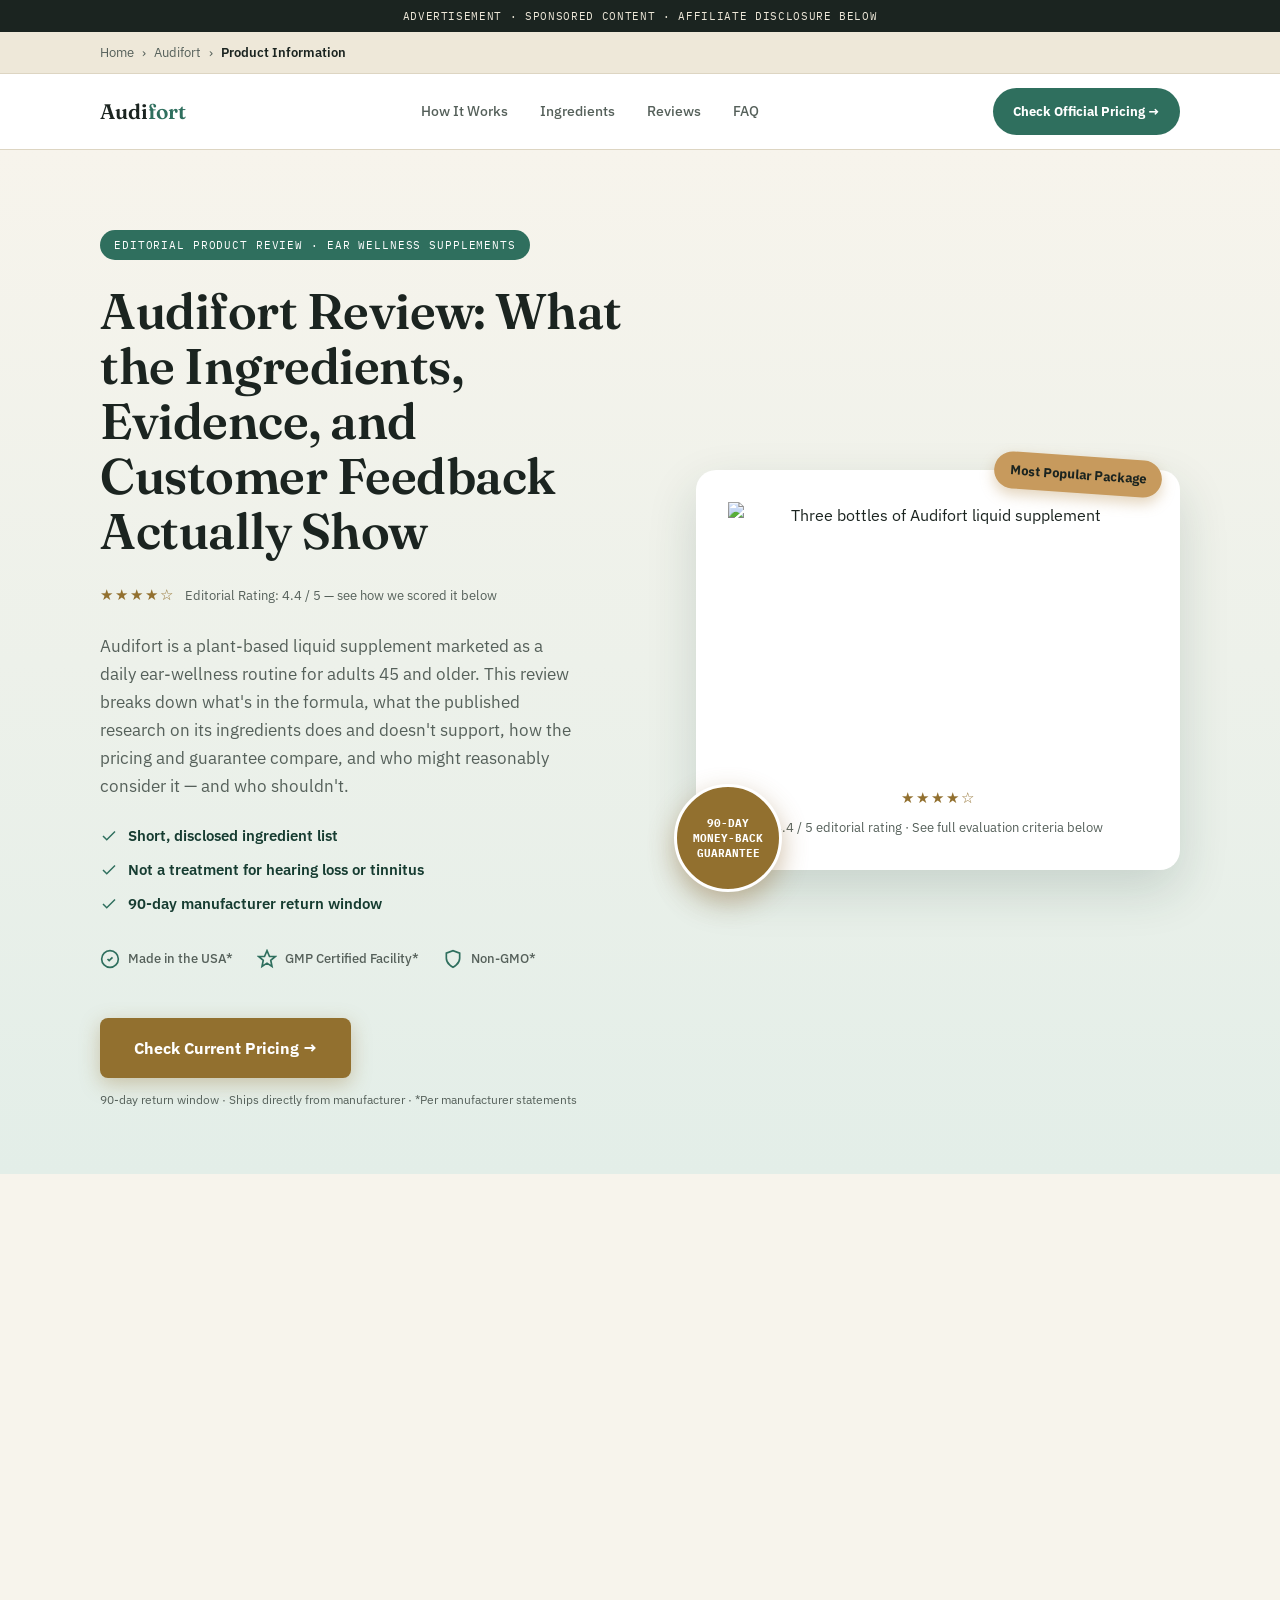
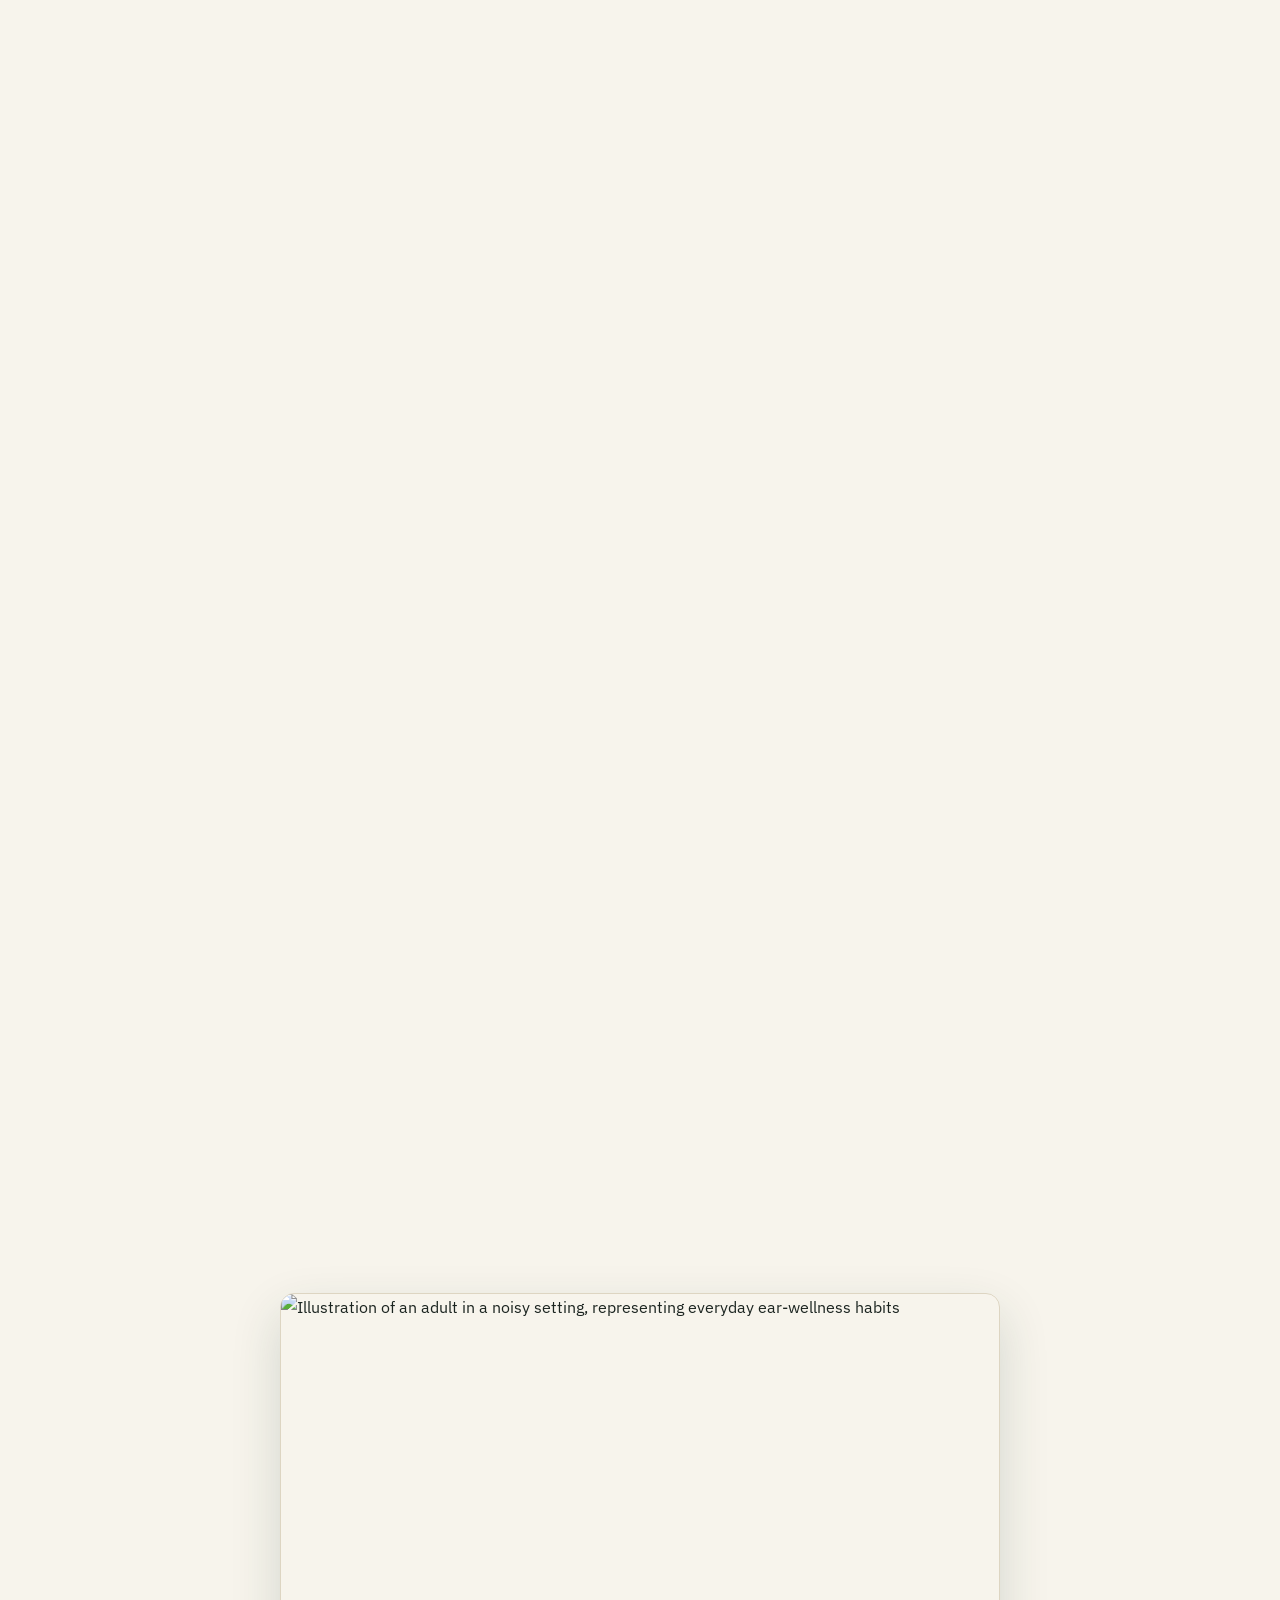
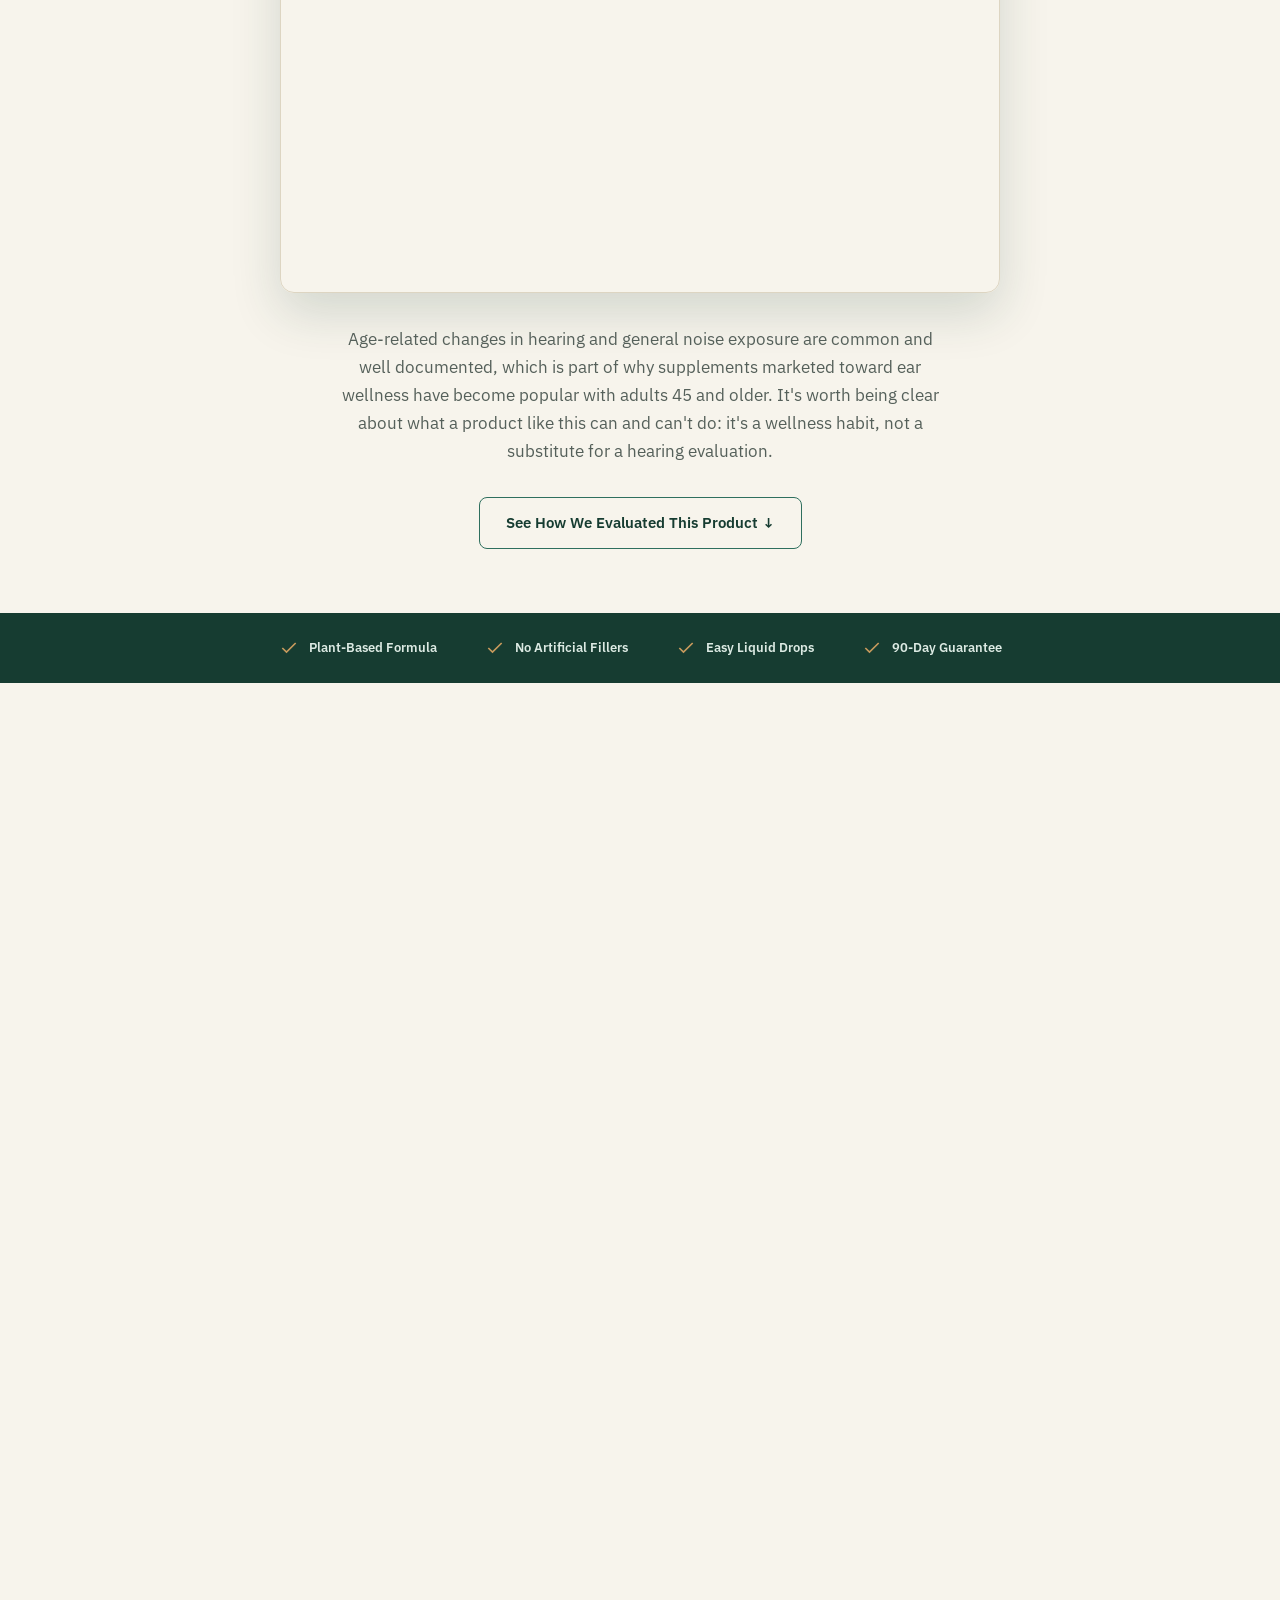
==== index.html @ 9f68a506 "Add files via upload" ====
<!DOCTYPE html>
<html lang="en">
<head>
<meta charset="UTF-8">
<meta name="viewport" content="width=device-width, initial-scale=1.0">
<title>Audifort Review 2026: Ingredients, Evidence &amp; Value, Evaluated</title>
<meta name="description" content="An editorial review of Audifort's liquid ear-wellness supplement — ingredient analysis, available evidence, pricing, guarantee terms, and a balanced final verdict.">
<meta name="robots" content="index, follow">
<meta name="theme-color" content="#163C31">
<link rel="canonical" href="https://www.audifort-review.com/">
<link rel="icon" href="assets/img/favicon-32.webp" type="image/webp" sizes="32x32">
<link rel="icon" href="assets/img/favicon-48.webp" type="image/webp" sizes="48x48">
<link rel="apple-touch-icon" href="assets/img/apple-touch-icon.webp" sizes="180x180">
<link rel="author" href="about.html">

<!-- Open Graph / Social -->
<meta property="og:type" content="article">
<meta property="og:title" content="Audifort Review 2026: Ingredients, Evidence &amp; Value, Evaluated">
<meta property="og:description" content="An editorial look at what's inside Audifort, what the available evidence says, real customer feedback, and whether the value holds up.">
<meta property="og:image" content="https://www.audifort-review.com/assets/img/PRODx3-500px.webp">
<meta property="og:url" content="https://www.audifort-review.com/">
<meta property="og:locale" content="en_US">
<meta name="twitter:card" content="summary_large_image">
<meta name="twitter:title" content="Audifort Review 2026: Ingredients, Evidence &amp; Value, Evaluated">
<meta name="twitter:description" content="An editorial look at what's inside Audifort, what the available evidence says, real customer feedback, and whether the value holds up.">
<meta name="twitter:image" content="https://www.audifort-review.com/assets/img/PRODx3-500px.webp">

<!-- Fonts -->
<link rel="preconnect" href="https://fonts.googleapis.com">
<link rel="preconnect" href="https://fonts.gstatic.com" crossorigin>
<link rel="dns-prefetch" href="https://6ad79xmavmx8n0d38bx30k5o3o.hop.clickbank.net">
<link href="https://fonts.googleapis.com/css2?family=Fraunces:opsz,wght@9..144,400;9..144,500;9..144,600;9..144,700&family=IBM+Plex+Sans:wght@400;500;600;700&family=IBM+Plex+Mono:wght@400;500&display=swap" rel="stylesheet">

<link rel="stylesheet" href="style.css">
<link rel="preload" as="image" href="assets/img/PRODx3-500px.webp" fetchpriority="high">

<!-- =====================================================
     ANALYTICS & CONVERSION TRACKING — REQUIRED BEFORE LAUNCH
     Replace G-XXXXXXXXXX with your real GA4 Measurement ID,
     AW-XXXXXXXXXX with your real Google Ads Conversion ID, and
     REPLACE_WITH_CONVERSION_LABEL (in script.js) with your real
     conversion label. Get these from: GA4 Admin > Data Streams,
     and Google Ads > Tools > Conversions.

     CONSENT MODE V2 must be declared BEFORE gtag.js loads so Google's
     tags respect consent state from the very first request. Defaults
     below are "granted" because this page currently targets US traffic
     only, which has no legal consent-banner requirement today. If you
     ever run this page for EEA/UK/Brazil/Quebec traffic, flip these
     defaults to "denied" and call gtag('consent','update', {...}) from
     a real cookie-consent banner's accept/reject handlers.
===================================================== -->
<script>
  window.dataLayer = window.dataLayer || [];
  function gtag(){ dataLayer.push(arguments); }
  gtag('consent', 'default', {
    'ad_storage': 'granted',
    'analytics_storage': 'granted',
    'ad_user_data': 'granted',
    'ad_personalization': 'granted',
    'wait_for_update': 500
  });
</script>
<script async src="https://www.googletagmanager.com/gtag/js?id=G-XXXXXXXXXX"></script>
<script>
  gtag('js', new Date());

  gtag('config', 'G-XXXXXXXXXX', {
    send_page_view: true
  });

  gtag('config', 'AW-XXXXXXXXXX');

  // Enhanced Conversions stub — only populate if/when this page ever
  // collects an email or phone number (e.g. a future lead-capture form).
  // Google hashes this client-side before it leaves the browser.
  // gtag('set', 'user_data', { "email": "user@example.com", "phone_number": "+15551234567" });
</script>

<!-- Microsoft Clarity — replace PROJECT_ID with your real project ID from
     clarity.microsoft.com/projects. No-op placeholder until then. -->
<script>
  (function (c, l, a, r, i, t, y) {
    c[a] = c[a] || function () { (c[a].q = c[a].q || []).push(arguments); };
    t = l.createElement(r); t.async = 1; t.src = "https://www.clarity.ms/tag/" + i;
    y = l.getElementsByTagName(r)[0]; y.parentNode.insertBefore(t, y);
  })(window, document, "clarity", "script", "PROJECT_ID");
</script>

<!-- Dados estruturados: FAQ (ajuda no SEO / rich results) -->
<script type="application/ld+json">
{
  "@context": "https://schema.org",
  "@type": "FAQPage",
  "mainEntity": [
    {
      "@type": "Question",
      "name": "Is Audifort a treatment for hearing loss or tinnitus?",
      "acceptedAnswer": { "@type": "Answer", "text": "No. Audifort is a dietary supplement intended as general wellness support, not a treatment, cure, or diagnostic tool for any medical condition. If you have concerns about your hearing, please speak with a licensed healthcare provider." }
    },
    {
      "@type": "Question",
      "name": "How do I take Audifort?",
      "acceptedAnswer": { "@type": "Answer", "text": "A few drops are added to water, juice, or a morning drink, ideally at the same time each day so it becomes part of an existing habit." }
    },
    {
      "@type": "Question",
      "name": "Is Audifort vegan?",
      "acceptedAnswer": { "@type": "Answer", "text": "The formula is plant-based and made without animal-derived ingredients. Always check the current label on the official site, as formulations can be updated." }
    },
    {
      "@type": "Question",
      "name": "Is Audifort manufactured in the USA?",
      "acceptedAnswer": { "@type": "Answer", "text": "Yes. The manufacturer states it is produced in the USA in a GMP-certified facility, following standard quality and manufacturing practices." }
    },
    {
      "@type": "Question",
      "name": "Does Audifort contain caffeine?",
      "acceptedAnswer": { "@type": "Answer", "text": "No. The formula is designed to be caffeine-free. Review the official ingredient label before use if you are managing caffeine intake." }
    },
    {
      "@type": "Question",
      "name": "How long does one bottle last?",
      "acceptedAnswer": { "@type": "Answer", "text": "One bottle is generally formulated as a 30-day supply when used as directed, making it easy to plan a consistent daily routine." }
    },
    {
      "@type": "Question",
      "name": "What ingredients are included in the formula?",
      "acceptedAnswer": { "@type": "Answer", "text": "Audifort combines plant-based ingredients such as grape seed extract, green tea extract, maca root, and GABA. Full details are listed on the official label." }
    },
    {
      "@type": "Question",
      "name": "Where can I check current pricing and order?",
      "acceptedAnswer": { "@type": "Answer", "text": "Current pricing, package options, and availability are managed exclusively on the official manufacturer checkout page, linked from this site." }
    },
    {
      "@type": "Question",
      "name": "How fast is shipping?",
      "acceptedAnswer": { "@type": "Answer", "text": "Shipping timelines are set by the manufacturer and vary by location. Estimated delivery windows are shown at checkout before you complete an order." }
    },
    {
      "@type": "Question",
      "name": "Is there a money-back guarantee?",
      "acceptedAnswer": { "@type": "Answer", "text": "The manufacturer offers a 90-day return window. Refund terms and eligibility are detailed on the official checkout page." }
    },
    {
      "@type": "Question",
      "name": "Can I order just one bottle to try it first?",
      "acceptedAnswer": { "@type": "Answer", "text": "Yes, single-bottle options are typically available alongside multi-bottle packages, though pricing per bottle is usually lower on larger packages." }
    },
    {
      "@type": "Question",
      "name": "Who is Audifort designed for?",
      "acceptedAnswer": { "@type": "Answer", "text": "It is designed for adults looking for a simple daily wellness habit to support general ear and hearing wellness as part of a healthy lifestyle." }
    },
    {
      "@type": "Question",
      "name": "Can Audifort be combined with other supplements or medication?",
      "acceptedAnswer": { "@type": "Answer", "text": "As with any supplement, speak with your doctor or pharmacist first, especially if you take medication or manage a health condition." }
    },
    {
      "@type": "Question",
      "name": "How long before someone might notice a difference in their routine?",
      "acceptedAnswer": { "@type": "Answer", "text": "Individual experiences vary widely and results are not guaranteed. The manufacturer suggests consistent daily use over several months." }
    },
    {
      "@type": "Question",
      "name": "Are there any known side effects?",
      "acceptedAnswer": { "@type": "Answer", "text": "Most people tolerate the formula well, though any dietary supplement can cause mild digestive discomfort in some individuals, especially on an empty stomach. Discontinue use and consult a healthcare provider if you notice an adverse reaction." }
    },
    {
      "@type": "Question",
      "name": "How was this page put together?",
      "acceptedAnswer": { "@type": "Answer", "text": "This is sponsored, affiliate content summarizing publicly available manufacturer information. It is reviewed against a documented editorial process before publishing and updated periodically." }
    }
  ]
}
</script>

<!-- Dados estruturados: Article (conteúdo educacional da página) -->
<script type="application/ld+json">
{
  "@context": "https://schema.org",
  "@type": "Article",
  "headline": "Audifort Review 2026: Ingredients, Evidence & Value, Evaluated",
  "description": "An editorial review of Audifort's liquid formula, examining ingredient quality, available scientific literature, manufacturer transparency, customer feedback, and overall value.",
  "image": "https://www.audifort-review.com/assets/img/PRODx3-500px.webp",
  "author": {
    "@type": "Organization",
    "name": "Audifort Product Information",
    "url": "https://www.audifort-review.com/about.html"
  },
  "publisher": {
    "@type": "Organization",
    "name": "Audifort Product Information",
    "logo": { "@type": "ImageObject", "url": "https://www.audifort-review.com/assets/img/bottle-label.webp" }
  },
  "datePublished": "2026-01-15",
  "dateModified": "2026-07-06",
  "mainEntityOfPage": { "@type": "WebPage", "@id": "https://www.audifort-review.com/" }
}
</script>

<!-- Dados estruturados: Organization -->
<script type="application/ld+json">
{
  "@context": "https://schema.org",
  "@type": "Organization",
  "name": "Audifort Product Information",
  "url": "https://www.audifort-review.com/",
  "description": "Independent product information and educational content about the Audifort daily liquid supplement.",
  "logo": "https://www.audifort-review.com/assets/img/bottle-label.webp"
}
</script>

<!-- Dados estruturados: WebSite -->
<script type="application/ld+json">
{
  "@context": "https://schema.org",
  "@type": "WebSite",
  "name": "Audifort — Daily Ear Wellness Support",
  "url": "https://www.audifort-review.com/",
  "description": "Independent product information page covering Audifort, a daily liquid supplement, including ingredients, FAQs, and general ear-wellness education.",
  "inLanguage": "en-US"
}
</script>

<!-- Dados estruturados: Product -->
<script type="application/ld+json">
{
  "@context": "https://schema.org",
  "@type": "Product",
  "name": "Audifort",
  "brand": { "@type": "Brand", "name": "Audifort" },
  "description": "Audifort is a daily plant-based liquid dietary supplement formulated to support a general ear-wellness routine. It is not intended to diagnose, treat, cure, or prevent any disease.",
  "image": [
    "https://www.audifort-review.com/assets/img/PRODx3-500px.webp",
    "https://www.audifort-review.com/assets/img/PRODx2-500px.webp",
    "https://www.audifort-review.com/assets/img/PRODx6-500px.webp"
  ],
  "offers": {
    "@type": "AggregateOffer",
    "priceCurrency": "USD",
    "lowPrice": "49",
    "highPrice": "79",
    "offerCount": "3",
    "availability": "https://schema.org/InStock",
    "url": "https://www.audifort-review.com/#bundles"
  }
}
</script>

<!-- Dados estruturados: Breadcrumb -->
<script type="application/ld+json">
{
  "@context": "https://schema.org",
  "@type": "BreadcrumbList",
  "itemListElement": [
    {
      "@type": "ListItem",
      "position": 1,
      "name": "Home",
      "item": "https://www.audifort-review.com/"
    },
    {
      "@type": "ListItem",
      "position": 2,
      "name": "Audifort",
      "item": "https://www.audifort-review.com/#top"
    },
    {
      "@type": "ListItem",
      "position": 3,
      "name": "Product Information",
      "item": "https://www.audifort-review.com/#product-information"
    }
  ]
}
</script>
</head>
<body>

<a class="skip-link" href="#main">Skip to content</a>

<!-- =====================================================
     TARJA DE DIVULGAÇÃO (compliance / disclosure)
===================================================== -->
<div class="sponsored-bar">Advertisement &middot; Sponsored Content &middot; Affiliate Disclosure Below</div>

<!-- =====================================================
     BREADCRUMB (SEO / navegação)
===================================================== -->
<nav class="breadcrumb-bar" aria-label="Breadcrumb">
  <div class="container">
    <ol class="breadcrumb-list">
      <li><a href="#top">Home</a></li>
      <li aria-hidden="true">›</li>
      <li><a href="#top">Audifort</a></li>
      <li aria-hidden="true">›</li>
      <li aria-current="page">Product Information</li>
    </ol>
  </div>
</nav>

<!-- =====================================================
     CABEÇALHO / MASTHEAD
===================================================== -->
<header class="masthead" id="top">
  <div class="masthead-inner">
    <a class="brand" href="#top">Audi<span>fort</span></a>

    <nav class="main-nav" aria-label="Section navigation">
      <a href="#how-it-works">How It Works</a>
      <a href="#ingredients">Ingredients</a>
      <a href="#reviews">Reviews</a>
      <a href="#faq">FAQ</a>
    </nav>

    <div class="masthead-actions">
      <a class="btn btn-sm" href="https://6ad79xmavmx8n0d38bx30k5o3o.hop.clickbank.net" rel="sponsored nofollow">Check Official Pricing →</a>
      <button class="nav-toggle" id="navToggle" aria-expanded="false" aria-controls="mobileNav" aria-label="Open menu">
        <span></span><span></span><span></span>
      </button>
    </div>
  </div>

  <!-- Menu mobile (off-canvas) -->
  <nav class="mobile-nav" id="mobileNav" aria-label="Mobile section navigation">
    <a href="#how-it-works">How It Works</a>
    <a href="#ingredients">Ingredients</a>
    <a href="#bundles">Bundles</a>
    <a href="#reviews">Reviews</a>
    <a href="#faq">FAQ</a>
    <a class="btn btn-primary" href="https://6ad79xmavmx8n0d38bx30k5o3o.hop.clickbank.net" rel="sponsored nofollow">Check Today's Special Offer →</a>
  </nav>
</header>

<main id="main">

  <!-- =====================================================
       HERO
  ===================================================== -->
  <section class="hero" aria-labelledby="hero-heading">
    <div class="hero-waveform" aria-hidden="true">
      <span></span><span></span><span></span><span></span><span></span><span></span><span></span><span></span><span></span><span></span>
    </div>
    <div class="container hero-grid">
      <div class="hero-copy reveal">
        <p class="eyebrow-pill">Editorial Product Review · Ear Wellness Supplements</p>
        <h1 id="hero-heading">Audifort Review: What the Ingredients, Evidence, and Customer Feedback Actually Show</h1>

        <div class="rating-line">
          <span class="stars" aria-hidden="true">★★★★☆</span>
          <span>Editorial Rating: 4.4 / 5 — see how we scored it below</span>
        </div>

        <p class="hero-sub">Audifort is a plant-based liquid supplement marketed as a daily ear-wellness routine for adults 45 and older. This review breaks down what's in the formula, what the published research on its ingredients does and doesn't support, how the pricing and guarantee compare, and who might reasonably consider it — and who shouldn't.</p>

        <ul class="hero-quick-benefits" role="list">
          <li><svg viewBox="0 0 24 24" fill="none" stroke="currentColor" stroke-width="2" aria-hidden="true"><path d="M20 6L9 17l-5-5"/></svg>Short, disclosed ingredient list</li>
          <li><svg viewBox="0 0 24 24" fill="none" stroke="currentColor" stroke-width="2" aria-hidden="true"><path d="M20 6L9 17l-5-5"/></svg>Not a treatment for hearing loss or tinnitus</li>
          <li><svg viewBox="0 0 24 24" fill="none" stroke="currentColor" stroke-width="2" aria-hidden="true"><path d="M20 6L9 17l-5-5"/></svg>90-day manufacturer return window</li>
        </ul>

        <ul class="badge-row" role="list">
          <li class="badge"><svg viewBox="0 0 24 24" fill="none" stroke="currentColor" stroke-width="2" aria-hidden="true"><path d="M9 12l2 2 4-4"/><circle cx="12" cy="12" r="10"/></svg>Made in the USA*</li>
          <li class="badge"><svg viewBox="0 0 24 24" fill="none" stroke="currentColor" stroke-width="2" aria-hidden="true"><path d="M12 2l3 7h7l-5.5 4.5L18 21l-6-4-6 4 1.5-7.5L2 9h7z"/></svg>GMP Certified Facility*</li>
          <li class="badge"><svg viewBox="0 0 24 24" fill="none" stroke="currentColor" stroke-width="2" aria-hidden="true"><path d="M12 22s8-4 8-11V5l-8-3-8 3v6c0 7 8 11 8 11z"/></svg>Non-GMO*</li>
        </ul>

        <a class="btn btn-primary btn-lg" href="https://6ad79xmavmx8n0d38bx30k5o3o.hop.clickbank.net" rel="sponsored nofollow">
          Check Current Pricing →
        </a>
        <p class="cta-fine">90-day return window &middot; Ships directly from manufacturer &middot; *Per manufacturer statements</p>
      </div>

      <div class="hero-visual reveal" aria-hidden="false">
        <div class="hero-card">
          <span class="save-tag">Most Popular Package</span>
          <img src="assets/img/PRODx3-500px.webp" alt="Three bottles of Audifort liquid supplement" width="420" height="320" loading="eager" decoding="async" fetchpriority="high">
          <div class="stars" aria-hidden="true">★★★★☆</div>
          <p class="hero-card-note">4.4 / 5 editorial rating &middot; See full evaluation criteria below</p>
          <div class="guarantee-seal">90-DAY<br>MONEY-BACK<br>GUARANTEE</div>
        </div>
      </div>
    </div>
  </section>

  <!-- =====================================================
       QUICK VERDICT + KEY TAKEAWAYS + EDITORIAL RATING BOX
  ===================================================== -->
  <section class="section section-tight" aria-labelledby="verdict-heading">
    <div class="container container-narrow">
      <div class="verdict-box reveal">
        <p class="section-eyebrow">Quick Verdict</p>
        <p class="verdict-summary">Audifort is a reasonably formulated, short-ingredient-list liquid supplement built around botanicals studied mainly for general antioxidant and circulatory support — not for hearing or tinnitus outcomes specifically. There's no published clinical trial on the finished product itself, so claims should be read as "may support general wellness," not as a fix for hearing difficulty. The 90-day guarantee lowers the financial risk of trying it, but this is a supplement to evaluate alongside, not instead of, care from a licensed audiologist or physician.</p>

        <div class="takeaway-grid">
          <div class="takeaway-item">
            <span class="benefit-check" aria-hidden="true">✓</span>
            <p>Short, disclosed ingredient list with no major red flags in sourcing claims.</p>
          </div>
          <div class="takeaway-item">
            <span class="benefit-check" aria-hidden="true">✓</span>
            <p>Individual ingredients have some human research — mostly for antioxidant, circulatory, or relaxation purposes, not ear health specifically.</p>
          </div>
          <div class="takeaway-item">
            <span class="benefit-check" aria-hidden="true">✓</span>
            <p>90-day money-back window reduces the downside of trying a single bottle.</p>
          </div>
          <div class="takeaway-item">
            <span class="benefit-check" aria-hidden="true">✗</span>
            <p>No independent clinical trial of Audifort itself is publicly available.</p>
          </div>
        </div>

        <div class="rating-box">
          <div class="rating-box-overall">
            <p class="rating-box-score">4.4<span>/5</span></p>
            <div class="stars" aria-hidden="true">★★★★☆</div>
            <p class="rating-box-label">Overall Editorial Rating</p>
          </div>
          <ul class="rating-box-criteria" role="list">
            <li><span>Ingredient Quality</span><span class="rb-stars" aria-hidden="true">★★★★☆</span></li>
            <li><span>Scientific Support</span><span class="rb-stars" aria-hidden="true">★★★☆☆</span></li>
            <li><span>Transparency</span><span class="rb-stars" aria-hidden="true">★★★★★</span></li>
            <li><span>Manufacturer Reputation</span><span class="rb-stars" aria-hidden="true">★★★★☆</span></li>
            <li><span>Value</span><span class="rb-stars" aria-hidden="true">★★★★☆</span></li>
            <li><span>Ease of Use</span><span class="rb-stars" aria-hidden="true">★★★★★</span></li>
            <li><span>Customer Satisfaction</span><span class="rb-stars" aria-hidden="true">★★★★☆</span></li>
          </ul>
        </div>
        <p class="fine-print">Ratings reflect this site's editorial assessment of publicly available manufacturer information, ingredient literature, and customer feedback — not independent laboratory testing. See "How We Evaluated This Product" below. Confirm current scores against verified data before publishing.</p>
      </div>
    </div>
  </section>

  <!-- =====================================================
       BANNER DE ALERTA / AGITAÇÃO DO PROBLEMA
       Reforça a urgência logo após o Hero, antes de apresentar a solução.
  ===================================================== -->
  <section class="section section-tight problem-banner" aria-labelledby="problem-banner-heading">
    <div class="container container-narrow">
      <figure class="problem-banner-figure reveal">
        <img
          src="assets/img/tinnitus-warning-banner.webp"
          alt="Illustration of an adult in a noisy setting, representing everyday ear-wellness habits"
          width="1200"
          height="1000"
          loading="lazy"
          decoding="async"
          class="problem-banner-img">
        <figcaption class="sr-only" id="problem-banner-heading">Everyday habits that support long-term ear wellness</figcaption>
      </figure>
      <p class="problem-banner-copy reveal">Age-related changes in hearing and general noise exposure are common and well documented, which is part of why supplements marketed toward ear wellness have become popular with adults 45 and older. It's worth being clear about what a product like this can and can't do: it's a wellness habit, not a substitute for a hearing evaluation.</p>
      <div class="problem-banner-cta-wrap reveal">
        <a class="btn btn-secondary btn-lg" href="#how-we-evaluated">See How We Evaluated This Product ↓</a>
      </div>
    </div>
  </section>

  <!-- =====================================================
       FAIXA DE CONFIANÇA (trust strip)
  ===================================================== -->
  <div class="trust-strip">
    <div class="container trust-grid">
      <div class="trust-item"><svg viewBox="0 0 24 24" fill="none" stroke="currentColor" stroke-width="2" aria-hidden="true"><path d="M20 6L9 17l-5-5"/></svg>Plant-Based Formula</div>
      <div class="trust-item"><svg viewBox="0 0 24 24" fill="none" stroke="currentColor" stroke-width="2" aria-hidden="true"><path d="M20 6L9 17l-5-5"/></svg>No Artificial Fillers</div>
      <div class="trust-item"><svg viewBox="0 0 24 24" fill="none" stroke="currentColor" stroke-width="2" aria-hidden="true"><path d="M20 6L9 17l-5-5"/></svg>Easy Liquid Drops</div>
      <div class="trust-item"><svg viewBox="0 0 24 24" fill="none" stroke="currentColor" stroke-width="2" aria-hidden="true"><path d="M20 6L9 17l-5-5"/></svg>90-Day Guarantee</div>
    </div>
  </div>

  <!-- =====================================================
       EEAT BYLINE — attributed to the Organization for now (no
       fabricated author/reviewer names or photos). Once a real,
       verifiable writer and licensed medical reviewer are confirmed,
       swap this block for individual bylines and add matching
       Person entries back into the Article JSON-LD "author" field.
  ===================================================== -->
  <section class="section section-tight" aria-labelledby="byline-heading">
    <div class="container container-narrow">
      <h2 id="byline-heading" class="sr-only">Authorship and Review Information</h2>
      <div class="byline-bar byline-bar--org reveal">
        <div class="byline-person">
          <div class="byline-avatar byline-avatar--mark" aria-hidden="true">
            <svg viewBox="0 0 24 24" fill="none" stroke="currentColor" stroke-width="2"><circle cx="12" cy="12" r="9"/><path d="M8 12l2.5 2.5L16 9"/></svg>
          </div>
          <div class="byline-text">
            <p class="byline-label">Published by</p>
            <p class="byline-name">Audifort Product Information</p>
          </div>
        </div>
        <div class="byline-meta">
          <p class="byline-updated">Last updated: <time datetime="2026-07-06">July 6, 2026</time></p>
          <a class="byline-link" href="about.html#editorial-process">Our editorial process ↗</a>
        </div>
      </div>
      <div class="editorial-meta-strip reveal">
        <span><strong>Reading time:</strong> ~9 minutes</span>
        <span><strong>Sources reviewed:</strong> manufacturer disclosures &amp; publicly available ingredient literature</span>
        <span><strong>Content type:</strong> sponsored, affiliate review</span>
      </div>
      <p class="fine-print">No individual author or medical reviewer is currently attributed to this page. Named, verifiable bylines will be added once a real writer and licensed reviewer have completed our editorial process — see the link above. This article has not been reviewed by a licensed medical professional; see our <a href="policies.html#medical">Medical Disclaimer</a>.</p>
    </div>
  </section>

  <!-- =====================================================
       HOW WE EVALUATED THIS PRODUCT (editorial methodology)
  ===================================================== -->
  <section class="section" id="how-we-evaluated" aria-labelledby="method-heading">
    <div class="container container-narrow">
      <div class="section-head reveal">
        <p class="section-eyebrow">Our Process</p>
        <h2 id="method-heading">How We Evaluated This Product</h2>
        <p class="section-sub">This review is sponsored, affiliate content — we may earn a commission if you purchase through links here (see our full disclosure below). To keep the assessment as balanced as possible, we weighed the following before writing anything:</p>
      </div>
      <ul class="methodology-list reveal" role="list">
        <li><svg viewBox="0 0 24 24" fill="none" stroke="currentColor" stroke-width="2" aria-hidden="true"><path d="M20 6L9 17l-5-5"/></svg><span><strong>Ingredient quality</strong> — what's disclosed on the label and how it compares to typical formulations in this category.</span></li>
        <li><svg viewBox="0 0 24 24" fill="none" stroke="currentColor" stroke-width="2" aria-hidden="true"><path d="M20 6L9 17l-5-5"/></svg><span><strong>Available scientific literature</strong> — what published research exists on each ingredient, and for what it was actually studied.</span></li>
        <li><svg viewBox="0 0 24 24" fill="none" stroke="currentColor" stroke-width="2" aria-hidden="true"><path d="M20 6L9 17l-5-5"/></svg><span><strong>Manufacturer transparency</strong> — whether sourcing, dosage, and facility claims are clearly disclosed.</span></li>
        <li><svg viewBox="0 0 24 24" fill="none" stroke="currentColor" stroke-width="2" aria-hidden="true"><path d="M20 6L9 17l-5-5"/></svg><span><strong>Consumer feedback</strong> — patterns in publicly visible customer comments, weighed against their limitations as evidence.</span></li>
        <li><svg viewBox="0 0 24 24" fill="none" stroke="currentColor" stroke-width="2" aria-hidden="true"><path d="M20 6L9 17l-5-5"/></svg><span><strong>Pricing</strong> — cost per bottle and per day relative to comparable liquid supplements.</span></li>
        <li><svg viewBox="0 0 24 24" fill="none" stroke="currentColor" stroke-width="2" aria-hidden="true"><path d="M20 6L9 17l-5-5"/></svg><span><strong>Refund policy</strong> — how the guarantee is structured and what it actually covers.</span></li>
        <li><svg viewBox="0 0 24 24" fill="none" stroke="currentColor" stroke-width="2" aria-hidden="true"><path d="M20 6L9 17l-5-5"/></svg><span><strong>Overall value</strong> — whether the price is reasonable given the evidence and transparency above.</span></li>
      </ul>
      <p class="fine-print">This is not an independent laboratory analysis or a clinical evaluation. We did not test this product ourselves. Ratings and conclusions are based on publicly available information and are provided for general educational purposes — always verify current claims on the official manufacturer page.</p>
    </div>
  </section>

  <!-- =====================================================
       BANNER DE GARANTIA (HTML/CSS nativo — sem imagem pesada)
  ===================================================== -->
  <section class="section section-tight" aria-labelledby="guarantee-heading">
    <div class="container">
      <div class="guarantee-panel reveal">
        <div class="guarantee-panel-seal">
          <img src="assets/img/guarantee-badge-90day.webp" alt="90-Day 100% Money Back Guarantee seal" width="260" height="260" loading="lazy" decoding="async">
        </div>
        <div class="guarantee-panel-copy">
          <h2 id="guarantee-heading">Money-Back Guarantee: What It Actually Covers</h2>
          <p>The manufacturer offers a 90-day return window: if you're not satisfied, you can contact them for a refund. As with any guarantee, read the current terms and conditions on the official checkout page before ordering — return windows, restocking policies, and eligibility can change.</p>
          <ul class="guarantee-panel-list" role="list">
            <li><svg viewBox="0 0 24 24" fill="none" stroke="currentColor" stroke-width="2" aria-hidden="true"><path d="M20 6L9 17l-5-5"/></svg>GMP Certified Facility</li>
            <li><svg viewBox="0 0 24 24" fill="none" stroke="currentColor" stroke-width="2" aria-hidden="true"><path d="M20 6L9 17l-5-5"/></svg>FDA-Registered Facility</li>
            <li><svg viewBox="0 0 24 24" fill="none" stroke="currentColor" stroke-width="2" aria-hidden="true"><path d="M20 6L9 17l-5-5"/></svg>Non-GMO Ingredients</li>
            <li><svg viewBox="0 0 24 24" fill="none" stroke="currentColor" stroke-width="2" aria-hidden="true"><path d="M20 6L9 17l-5-5"/></svg>Assembled in the USA</li>
          </ul>
        </div>
      </div>
    </div>
  </section>

  <!-- =====================================================
       PROVA SOCIAL — faixa de estatísticas e certificações
  ===================================================== -->
  <section class="section section-tight" aria-labelledby="proof-heading">
    <div class="container">
      <h2 id="proof-heading" class="sr-only">Customer Ratings and Certifications</h2>
      <div class="proof-stats reveal">
        <div class="proof-stat">
          <span class="stars" aria-hidden="true">★★★★★</span>
          <p class="proof-stat-num">4.8 Average Rating</p>
          <p class="proof-stat-label">From verified customer reviews*</p>
        </div>
        <div class="proof-stat">
          <p class="proof-stat-num">Thousands</p>
          <p class="proof-stat-label">Of Happy Customers*</p>
        </div>
        <div class="proof-stat">
          <p class="proof-stat-num">Made in USA</p>
          <p class="proof-stat-label">GMP Certified Facility</p>
        </div>
        <div class="proof-stat">
          <p class="proof-stat-num">Third-Party Tested</p>
          <p class="proof-stat-label">For quality and purity</p>
        </div>
      </div>
      <p class="fine-print">*Figures reflect manufacturer-reported information. Replace with current verified statistics before publishing.</p>
    </div>
  </section>

  <!-- =====================================================
       WHAT IS AUDIFORT? / WHO MAY BENEFIT
  ===================================================== -->
  <section class="section section-alt" aria-labelledby="whatis-heading">
    <div class="container container-narrow">
      <div class="section-head reveal">
        <p class="section-eyebrow">What Is Audifort?</p>
        <h2 id="whatis-heading">A Daily Liquid Supplement, Not a Medical Device or Drug</h2>
        <p class="section-sub">Audifort is a dietary supplement sold as liquid drops, taken daily and mixed into water, juice, or coffee. It's formulated with a small number of plant-based ingredients rather than a long proprietary blend, and it's positioned by the manufacturer as general nutritional support for an ear-wellness routine — not as a treatment for any diagnosed condition.</p>
      </div>
      <div class="section-head reveal" style="margin-top: var(--space-7);">
        <p class="section-eyebrow">Who May Benefit From Audifort?</p>
        <h2>Is This Product a Reasonable Fit for You?</h2>
      </div>
      <ul class="benefit-list reveal" role="list">
        <li><span class="benefit-check" aria-hidden="true">✓</span> Adults 45+ looking for a low-effort daily wellness habit</li>
        <li><span class="benefit-check" aria-hidden="true">✓</span> People who prefer liquid drops over swallowing pills</li>
        <li><span class="benefit-check" aria-hidden="true">✓</span> Those comfortable trying a general-support supplement with realistic, modest expectations</li>
      </ul>
      <p class="section-sub" style="margin-top: var(--space-5);">It is <strong>not</strong> a fit for anyone seeking a treatment for diagnosed hearing loss or tinnitus, anyone who wants guaranteed or fast results, or anyone who should be consulting a physician or audiologist first about a specific hearing concern.</p>
    </div>
  </section>

  <!-- =====================================================
       COMO FUNCIONA (how it works)
  ===================================================== -->
  <section class="section" id="how-it-works" aria-labelledby="how-heading">
    <div class="container container-narrow">
      <div class="section-head reveal">
        <p class="section-eyebrow">Simple by Design</p>
        <h2 id="how-heading">Three Drops, Once a Day</h2>
        <p class="section-sub">Audifort's liquid formula is designed around a short list of botanical ingredients — some traditionally studied for antioxidant content, others for their role in supporting healthy circulation. Together, they're formulated as part of a general daily nutritional-support routine, not a fast-acting fix.</p>
      </div>
      <ol class="steps">
        <li class="step reveal">
          <span class="step-num">1</span>
          <h3>Add to Your Drink</h3>
          <p>Add a few drops to water, juice, or your morning coffee — no pills, no routine to remember.</p>
        </li>
        <li class="step reveal">
          <span class="step-num">2</span>
          <h3>Stay Consistent</h3>
          <p>Most people build it into a habit they already have, like breakfast or their morning coffee.</p>
        </li>
        <li class="step reveal">
          <span class="step-num">3</span>
          <h3>Give It Time</h3>
          <p>The manufacturer recommends consistent daily use over several months as part of a broader wellness routine.</p>
        </li>
      </ol>
      <div class="mini-cta reveal">
        <a class="btn btn-secondary" href="#ingredients">See What's Inside the Formula ↓</a>
      </div>
    </div>
  </section>

  <!-- =====================================================
       ROTINA: ANTES / DEPOIS (comparação visual simples)
  ===================================================== -->
  <section class="section section-alt" aria-labelledby="compare-heading">
    <div class="container container-narrow">
      <div class="section-head reveal">
        <p class="section-eyebrow">A Simple Swap</p>
        <h2 id="compare-heading">Fitting Into a Routine You Already Have</h2>
      </div>
      <div class="compare-grid reveal">
        <div class="compare-col compare-old">
          <p class="compare-label">Old Habit</p>
          <ul>
            <li>Another pill bottle to keep track of</li>
            <li>Easy to forget after a few weeks</li>
            <li>Hard to know what's actually inside</li>
          </ul>
        </div>
        <div class="compare-arrow" aria-hidden="true">
          <svg viewBox="0 0 24 24" fill="none" stroke="currentColor" stroke-width="2" aria-hidden="true"><path d="M5 12h14M13 6l6 6-6 6"/></svg>
        </div>
        <div class="compare-col compare-new">
          <p class="compare-label">With Audifort</p>
          <ul>
            <li>A few drops added to a drink you already have</li>
            <li>Built around a habit that already exists</li>
            <li>A short, plant-based ingredient list</li>
          </ul>
        </div>
      </div>
      <div class="mini-cta reveal">
        <a class="btn btn-secondary" href="https://6ad79xmavmx8n0d38bx30k5o3o.hop.clickbank.net" rel="sponsored nofollow">Learn More →</a>
      </div>
    </div>
  </section>

  <!-- =====================================================
       INGREDIENTES
  ===================================================== -->
  <section class="section" id="ingredients" aria-labelledby="ingredients-heading">
    <div class="container">
      <div class="section-head reveal">
        <p class="section-eyebrow">Ingredient Analysis</p>
        <h2 id="ingredients-heading">What's Actually in the Formula</h2>
        <p class="section-sub">A short, plant-based ingredient list. Below, we note what each ingredient has been studied for in general nutrition research — none of it has been studied specifically for hearing or tinnitus outcomes, and none of it has been tested as this combined formula in a published clinical trial.</p>
      </div>
      <div class="ing-grid">
        <div class="ing-card reveal">
          <div class="ing-icon" aria-hidden="true"><svg viewBox="0 0 24 24" fill="none" stroke="currentColor" stroke-width="2"><circle cx="12" cy="12" r="9"/><path d="M12 7v5l3 3"/></svg></div>
          <p class="ing-name">Grape Seed Extract</p>
          <p class="ing-note">Derived from grape seeds and studied for its antioxidant content, which is generally associated with supporting healthy cells as part of a balanced diet.</p>
        </div>
        <div class="ing-card reveal">
          <div class="ing-icon" aria-hidden="true"><svg viewBox="0 0 24 24" fill="none" stroke="currentColor" stroke-width="2"><path d="M6 3h12l-1 8a5 5 0 01-10 0L6 3z"/></svg></div>
          <p class="ing-name">Green Tea Extract</p>
          <p class="ing-note">A traditional botanical extract commonly studied in nutritional research for its role in supporting healthy circulation and everyday antioxidant intake.</p>
        </div>
        <div class="ing-card reveal">
          <div class="ing-icon" aria-hidden="true"><svg viewBox="0 0 24 24" fill="none" stroke="currentColor" stroke-width="2"><path d="M12 2v20M2 12h20"/></svg></div>
          <p class="ing-name">Maca Root</p>
          <p class="ing-note">A root vegetable used traditionally in South American nutrition, included here as a general source of daily energy support.</p>
        </div>
        <div class="ing-card reveal">
          <div class="ing-icon" aria-hidden="true"><svg viewBox="0 0 24 24" fill="none" stroke="currentColor" stroke-width="2"><path d="M12 3a9 9 0 100 18 9 9 0 000-18zM12 8v4l3 2"/></svg></div>
          <p class="ing-name">GABA</p>
          <p class="ing-note">A naturally occurring amino acid studied in relation to relaxation and calm, everyday nervous-system balance.</p>
        </div>
      </div>
      <p class="fine-print">These statements describe general research interest in these ingredients and do not claim that Audifort treats, cures, or prevents hearing loss or any medical condition. Full ingredient amounts and sourcing are listed on the official product label.</p>
      <div class="mini-cta reveal">
        <a class="btn btn-secondary" href="https://6ad79xmavmx8n0d38bx30k5o3o.hop.clickbank.net" rel="sponsored nofollow">View Official Pricing →</a>
      </div>
    </div>
  </section>

  <!-- =====================================================
       SCIENTIFIC EVIDENCE (editorial, balanced)
  ===================================================== -->
  <section class="section section-alt" aria-labelledby="evidence-heading">
    <div class="container container-narrow">
      <div class="section-head reveal">
        <p class="section-eyebrow">Scientific Evidence</p>
        <h2 id="evidence-heading">What the Research Actually Supports</h2>
      </div>
      <p class="verdict-summary" style="margin-top:0;">It's important to separate two different things: research on individual ingredients, and research on Audifort as a finished product. Ingredients like grape seed extract and green tea extract have a body of general nutrition research behind them, largely focused on antioxidant activity and cardiovascular or circulatory markers. GABA has been studied in relation to relaxation and stress response. None of this research was designed to test hearing outcomes, and none of it evaluated this specific formula, dosage, or combination.</p>
      <p class="verdict-summary">As of this review, we found no published, peer-reviewed clinical trial of Audifort itself. That's common for supplements in this category — formulating around individually-studied ingredients is standard industry practice — but it also means any claim about how the product performs for a given individual is based on the ingredients' general research profile, not on direct evidence for the finished product. Anyone considering it for a specific hearing concern should treat that as a meaningful gap, not a technicality.</p>
      <p class="fine-print">This section reflects a general reading of publicly available nutrition literature at the time of writing and is not a substitute for a systematic review. Verify current sourcing and any cited research against the official product label before relying on it.</p>
    </div>
  </section>

  <!-- =====================================================
       TABELA COMPARATIVA
  ===================================================== -->
  <section class="section section-alt" aria-labelledby="compare-table-heading">
    <div class="container container-narrow">
      <div class="section-head reveal">
        <p class="section-eyebrow">At a Glance</p>
        <h2 id="compare-table-heading">How Audifort Compares to a Typical Category Product</h2>
        <p class="section-sub">A general comparison based on common industry patterns — not a claim about any specific named competitor.</p>
      </div>
      <div class="table-wrap reveal">
        <table class="compare-table">
          <thead>
            <tr>
              <th scope="col">What Matters</th>
              <th scope="col">Audifort</th>
              <th scope="col">Typical Alternative</th>
            </tr>
          </thead>
          <tbody>
            <tr>
              <th scope="row">Format</th>
              <td>Easy liquid drops</td>
              <td>Large capsules or pills</td>
            </tr>
            <tr>
              <th scope="row">Ingredient List</th>
              <td>Short, plant-based formula</td>
              <td>Often long, with fillers</td>
            </tr>
            <tr>
              <th scope="row">Manufacturing</th>
              <td>GMP-certified USA facility*</td>
              <td>Not always disclosed</td>
            </tr>
            <tr>
              <th scope="row">Return Policy</th>
              <td>90-day money-back window*</td>
              <td>Varies, often non-refundable</td>
            </tr>
            <tr>
              <th scope="row">Where to Buy</th>
              <td>Official checkout only</td>
              <td>Multiple resellers, inconsistent quality</td>
            </tr>
          </tbody>
        </table>
      </div>
      <p class="fine-print">*Per manufacturer statements — confirm current guarantee terms and certifications on the official checkout page before ordering.</p>
      <div class="mini-cta reveal">
        <a class="btn btn-primary" href="https://6ad79xmavmx8n0d38bx30k5o3o.hop.clickbank.net" rel="sponsored nofollow">Check Official Pricing →</a>
      </div>
    </div>
  </section>

  <!-- =====================================================
       PROS & CONS
  ===================================================== -->
  <section class="section" aria-labelledby="proscons-heading">
    <div class="container container-narrow">
      <div class="section-head reveal">
        <p class="section-eyebrow">Balanced Assessment</p>
        <h2 id="proscons-heading">Pros &amp; Cons</h2>
      </div>
      <div class="proscons-grid reveal">
        <div class="proscons-col proscons-pros">
          <h3>Pros</h3>
          <ul role="list">
            <li><span class="benefit-check" aria-hidden="true">✓</span>Short, disclosed ingredient list with no hidden proprietary blends</li>
            <li><span class="benefit-check" aria-hidden="true">✓</span>Liquid format may suit people who dislike swallowing pills</li>
            <li><span class="benefit-check" aria-hidden="true">✓</span>90-day return window, longer than many competitors offer</li>
            <li><span class="benefit-check" aria-hidden="true">✓</span>Caffeine-free, non-GMO formulation per manufacturer disclosures</li>
            <li><span class="benefit-check" aria-hidden="true">✓</span>Straightforward pricing with a clearly listed single-bottle option</li>
          </ul>
        </div>
        <div class="proscons-col proscons-cons">
          <h3>Things to Consider</h3>
          <ul role="list">
            <li><span aria-hidden="true">•</span>No published clinical trial of the finished product itself</li>
            <li><span aria-hidden="true">•</span>Per-bottle cost is higher on the single-bottle option than multi-bottle packages</li>
            <li><span aria-hidden="true">•</span>Individual results vary and are not guaranteed</li>
            <li><span aria-hidden="true">•</span>Sold only through the official checkout page, not in retail stores</li>
            <li><span aria-hidden="true">•</span>Not appropriate as a substitute for evaluation of hearing loss or tinnitus</li>
          </ul>
        </div>
      </div>
    </div>
  </section>

  <!-- =====================================================
       PACOTES / SUPRIMENTO — "Choose Your Package"
       Layout modelado a partir da referência visual enviada pelo cliente:
       card neutro (1 frasco) + card "Best Value" em destaque (6 frascos, vermelho)
       + card "Most Popular" (3 frascos, verde). Preços refletem a faixa
       real praticada na página oficial ($69 / $59 / $49 por frasco) —
       direciona sempre para o site oficial de checkout.
  ===================================================== -->
  <section class="section section-alt" id="bundles" aria-labelledby="bundles-heading">
    <div class="container">
      <div class="section-head reveal">
        <p class="section-eyebrow">Pricing &amp; Value</p>
        <h2 id="bundles-heading">Package Options and Cost Per Bottle</h2>
        <p class="section-sub">Multi-bottle packages lower the per-bottle price, which makes sense given the manufacturer's suggested several-month usage window — but it also means committing to more product before knowing whether it's a fit. All packages carry the same 90-day return window.</p>
      </div>

      <div class="bundle-grid">

        <!-- 2 frascos -->
        <div class="bundle-card reveal">
          <p class="bundle-supply">60 Day Supply</p>
          <p class="bundle-name">2 Bottles</p>

          <div class="bundle-img bundle-img-multi">
            <img src="assets/img/PRODx2-500px.webp" alt="Two bottles of Audifort liquid supplement" width="180" height="150" loading="lazy" decoding="async">
          </div>

          <div class="bundle-price-row">
            <span class="bundle-price-old">$198</span>
            <div class="bundle-price">
              <span class="bundle-price-currency">$</span>
              <span class="bundle-price-amount">79</span>
            </div>
            <span class="bundle-price-unit">/bottle</span>
          </div>
          <p class="bundle-total">Total: <strong>$158</strong></p>
          <p class="bundle-shipping">+ Shipping</p>

          <a class="btn btn-order bundle-cta" href="https://6ad79xmavmx8n0d38bx30k5o3o.hop.clickbank.net" rel="sponsored nofollow">View Available Packages</a>
          <p class="bundle-guarantee">90-Day Money-Back Guarantee</p>
        </div>

        <!-- 6 frascos — Best Value (destaque principal, vermelho) -->
        <div class="bundle-card bundle-value reveal">
          <span class="bundle-badge bundle-badge-value">Best Value</span>
          <p class="bundle-supply">180 Day Supply</p>
          <p class="bundle-name">6 Bottles</p>

          <div class="bundle-img bundle-img-multi">
            <img src="assets/img/PRODx6-500px.webp" alt="Six bottles of Audifort liquid supplement with free bonus eBooks" width="220" height="150" loading="lazy" decoding="async">
          </div>

          <div class="bundle-price-row">
            <span class="bundle-price-old">$594</span>
            <div class="bundle-price">
              <span class="bundle-price-currency">$</span>
              <span class="bundle-price-amount">49</span>
            </div>
            <span class="bundle-price-unit">/bottle</span>
          </div>
          <p class="bundle-total">Total: <strong>$294</strong></p>
          <p class="bundle-shipping bundle-shipping-free">FREE US Shipping</p>
          <p class="bundle-bonus">+2 Free Bonus!</p>

          <a class="btn btn-order bundle-cta" href="https://6ad79xmavmx8n0d38bx30k5o3o.hop.clickbank.net" rel="sponsored nofollow">View Available Packages</a>
          <p class="bundle-guarantee">90-Day Money-Back Guarantee</p>
        </div>

        <!-- 3 frascos — Most Popular (verde) -->
        <div class="bundle-card bundle-popular reveal">
          <span class="bundle-badge bundle-badge-popular">Most Popular</span>
          <p class="bundle-supply">90 Day Supply</p>
          <p class="bundle-name">3 Bottles</p>

          <div class="bundle-img bundle-img-multi">
            <img src="assets/img/PRODx3-500px.webp" alt="Three bottles of Audifort liquid supplement with free bonus eBooks" width="220" height="150" loading="lazy" decoding="async">
          </div>

          <div class="bundle-price-row">
            <span class="bundle-price-old">$297</span>
            <div class="bundle-price">
              <span class="bundle-price-currency">$</span>
              <span class="bundle-price-amount">69</span>
            </div>
            <span class="bundle-price-unit">/bottle</span>
          </div>
          <p class="bundle-total">Total: <strong>$207</strong></p>
          <p class="bundle-shipping bundle-shipping-free">FREE US Shipping</p>
          <p class="bundle-bonus">+2 Free Bonus!</p>

          <a class="btn btn-order bundle-cta" href="https://6ad79xmavmx8n0d38bx30k5o3o.hop.clickbank.net" rel="sponsored nofollow">View Available Packages</a>
          <p class="bundle-guarantee">90-Day Money-Back Guarantee</p>
        </div>

      </div>

      <p class="fine-print">Prices shown in USD. Shipping terms, bonus availability, and totals are determined by the manufacturer and may change — final pricing is confirmed on the manufacturer's checkout page.</p>

      <ul class="order-checklist reveal" role="list">
        <li><svg viewBox="0 0 24 24" fill="none" stroke="currentColor" stroke-width="2" aria-hidden="true"><path d="M20 6L9 17l-5-5"/></svg>Secure checkout on the official manufacturer site</li>
        <li><svg viewBox="0 0 24 24" fill="none" stroke="currentColor" stroke-width="2" aria-hidden="true"><path d="M20 6L9 17l-5-5"/></svg>90-day money-back guarantee on every package</li>
        <li><svg viewBox="0 0 24 24" fill="none" stroke="currentColor" stroke-width="2" aria-hidden="true"><path d="M20 6L9 17l-5-5"/></svg>Discreet packaging and direct-from-manufacturer shipping</li>
        <li><svg viewBox="0 0 24 24" fill="none" stroke="currentColor" stroke-width="2" aria-hidden="true"><path d="M20 6L9 17l-5-5"/></svg>Access to current promotions on 3 and 6-bottle packages</li>
      </ul>
    </div>
  </section>

  <!-- =====================================================
       AUTOAVALIAÇÃO (self-check)
  ===================================================== -->
  <section class="section" aria-labelledby="selfcheck-heading">
    <div class="container container-narrow">
      <div class="selfcheck reveal">
        <div class="waveform" aria-hidden="true">
          <span style="animation-delay:0s"></span><span style="animation-delay:0.1s"></span><span style="animation-delay:0.2s"></span><span style="animation-delay:0.3s"></span><span style="animation-delay:0.15s"></span><span style="animation-delay:0.25s"></span><span style="animation-delay:0.05s"></span>
        </div>
        <h2 id="selfcheck-heading">Is This Routine Right for You?</h2>
        <p class="selfcheck-intro">A quick, honest self-check — not a diagnosis, just a reflection point.</p>

        <div class="sc-question">
          <p class="sc-q">1. Do you turn up the volume more than you used to?</p>
          <div class="sc-options" role="group" aria-label="Question 1 options">
            <button type="button" class="sc-opt" data-q="1">Often</button>
            <button type="button" class="sc-opt" data-q="1">Sometimes</button>
            <button type="button" class="sc-opt" data-q="1">Rarely</button>
          </div>
        </div>
        <div class="sc-question">
          <p class="sc-q">2. Do noisy rooms make conversation harder to follow?</p>
          <div class="sc-options" role="group" aria-label="Question 2 options">
            <button type="button" class="sc-opt" data-q="2">Often</button>
            <button type="button" class="sc-opt" data-q="2">Sometimes</button>
            <button type="button" class="sc-opt" data-q="2">Rarely</button>
          </div>
        </div>
        <div class="sc-question">
          <p class="sc-q">3. Are you curious about nutritional support for healthy aging?</p>
          <div class="sc-options" role="group" aria-label="Question 3 options">
            <button type="button" class="sc-opt" data-q="3">Yes, very</button>
            <button type="button" class="sc-opt" data-q="3">Somewhat</button>
            <button type="button" class="sc-opt" data-q="3">Not really</button>
          </div>
        </div>

        <div class="sc-result" id="scResult" role="status">
          <p>Thanks for reflecting. Based on your answers, many people choose to learn more about Audifort's formula as one small part of a broader wellness routine — alongside, not instead of, a conversation with a hearing specialist.</p>
          <a class="btn btn-primary" href="https://6ad79xmavmx8n0d38bx30k5o3o.hop.clickbank.net" rel="sponsored nofollow">Learn More About Audifort →</a>
        </div>
      </div>
    </div>
  </section>

  <!-- =====================================================
       DEPOIMENTOS
  ===================================================== -->
  <section class="section section-alt" id="reviews" aria-labelledby="reviews-heading">
    <div class="container">
      <div class="section-head reveal">
        <p class="section-eyebrow">Customer Experience</p>
        <h2 id="reviews-heading">What Customers Report</h2>
        <p class="section-sub">Individual feedback below reflects self-reported experience, not controlled testing, and shouldn't be read as evidence of effectiveness. We include it because it's a genuine part of the picture — alongside its limits.</p>
      </div>
      <div class="testi-grid">
        <figure class="testi-card reveal">
          <div class="stars" aria-hidden="true">★★★★★</div>
          <blockquote>"I'd been looking for some nutritional support to add to my morning routine. I added it to my coffee mostly out of curiosity, and a few months in, it's just part of my day now."</blockquote>
          <figcaption class="testi-who"><span class="av">A</span> A. Reyes, North Carolina</figcaption>
        </figure>
        <figure class="testi-card reveal">
          <div class="stars" aria-hidden="true">★★★★★</div>
          <blockquote>"Easy to take, easy to remember. I like that it's just drops instead of another pill to swallow, and I like the ingredients on the label."</blockquote>
          <figcaption class="testi-who"><span class="av">M</span> M. Turner, Ohio</figcaption>
        </figure>
        <figure class="testi-card reveal">
          <div class="stars" aria-hidden="true">★★★★☆</div>
          <blockquote>"Shipping was fast and the return policy gave me confidence to try it in the first place. Ordering through the official site felt straightforward."</blockquote>
          <figcaption class="testi-who"><span class="av">J</span> J. Alvarez, Texas</figcaption>
        </figure>
        <figure class="testi-card reveal">
          <div class="stars" aria-hidden="true">★★★★★</div>
          <blockquote>"I wanted to improve my daily wellness habits without adding a complicated routine. A few drops in water each morning was simple enough to stick with."</blockquote>
          <figcaption class="testi-who"><span class="av">D</span> D. Whitfield, Ontario</figcaption>
        </figure>
        <figure class="testi-card reveal">
          <div class="stars" aria-hidden="true">★★★★★</div>
          <blockquote>"I appreciated that the label explains where each ingredient comes from. That transparency mattered to me more than any bold promise."</blockquote>
          <figcaption class="testi-who"><span class="av">S</span> S. Bramwell, United Kingdom</figcaption>
        </figure>
        <figure class="testi-card reveal">
          <div class="stars" aria-hidden="true">★★★★☆</div>
          <blockquote>"Customer support answered my questions about the guarantee before I ordered, which made the decision a lot easier."</blockquote>
          <figcaption class="testi-who"><span class="av">P</span> P. Nakamura, California</figcaption>
        </figure>
      </div>
      <p class="fine-print">Customer names have been shortened for privacy. Individual experiences vary and results are not guaranteed. Replace with verified reviews and ratings data before publishing.</p>
      <div class="mini-cta reveal">
        <a class="btn btn-primary" href="https://6ad79xmavmx8n0d38bx30k5o3o.hop.clickbank.net" rel="sponsored nofollow">Check Official Pricing →</a>
      </div>
    </div>
  </section>

  <!-- =====================================================
       ABOUT DAILY EAR WELLNESS (conteúdo educacional / informativo)
  ===================================================== -->
  <section class="section section-alt" id="product-information" aria-labelledby="wellness-heading">
    <div class="container container-narrow">
      <div class="section-head reveal">
        <p class="section-eyebrow">Educational Overview</p>
        <h2 id="wellness-heading">About Daily Ear Wellness</h2>
        <p class="section-sub">General, informational habits that many people include as part of an everyday wellness routine. This is educational content only and is not medical advice.</p>
      </div>
      <div class="ing-grid wellness-grid">
        <div class="ing-card reveal">
          <div class="ing-icon" aria-hidden="true"><svg viewBox="0 0 24 24" fill="none" stroke="currentColor" stroke-width="2"><path d="M12 2a7 7 0 00-7 7v3l-2 4h18l-2-4v-3a7 7 0 00-7-7z"/><path d="M9 19a3 3 0 006 0"/></svg></div>
          <p class="ing-name">Protect From Loud Noise</p>
          <p class="ing-note">Limiting exposure to excessive noise and using ear protection around loud environments is widely recommended for everyday ear health.</p>
        </div>
        <div class="ing-card reveal">
          <div class="ing-icon" aria-hidden="true"><svg viewBox="0 0 24 24" fill="none" stroke="currentColor" stroke-width="2"><path d="M12 3a9 9 0 109 9c0-.46-.04-.92-.1-1.36A5.5 5.5 0 0112 3z"/></svg></div>
          <p class="ing-name">Prioritize Sleep Quality</p>
          <p class="ing-note">Consistent, restful sleep is a foundational part of general wellness and everyday energy levels.</p>
        </div>
        <div class="ing-card reveal">
          <div class="ing-icon" aria-hidden="true"><svg viewBox="0 0 24 24" fill="none" stroke="currentColor" stroke-width="2"><path d="M12 2s6 7 6 12a6 6 0 01-12 0c0-5 6-12 6-12z"/></svg></div>
          <p class="ing-name">Stay Hydrated</p>
          <p class="ing-note">Drinking enough water throughout the day supports overall health as part of a balanced daily routine.</p>
        </div>
        <div class="ing-card reveal">
          <div class="ing-icon" aria-hidden="true"><svg viewBox="0 0 24 24" fill="none" stroke="currentColor" stroke-width="2"><path d="M9 12l2 2 4-4"/><circle cx="12" cy="12" r="9"/></svg></div>
          <p class="ing-name">Schedule Regular Checkups</p>
          <p class="ing-note">Routine visits with a licensed healthcare provider are the best way to monitor hearing and overall health over time.</p>
        </div>
      </div>
      <p class="fine-print">This information is educational and general in nature. It is not medical advice and should not replace guidance from a licensed healthcare provider. This product is not intended to diagnose, treat, cure, or prevent any disease.</p>
    </div>
  </section>

  <!-- =====================================================
       BENEFÍCIOS (acima do CTA principal)
  ===================================================== -->
  <section class="section" aria-labelledby="benefits-heading">
    <div class="container container-narrow">
      <div class="section-head reveal">
        <p class="section-eyebrow">Potential Benefits</p>
        <h2 id="benefits-heading">What This Routine May — and May Not — Offer</h2>
        <p class="section-sub">Based on the ingredient profile, Audifort is designed to support a general wellness routine. These are potential, ingredient-level associations, not guaranteed outcomes.</p>
      </div>
      <ul class="benefit-list reveal" role="list">
        <li><span class="benefit-check" aria-hidden="true">✓</span> May contribute to a simple, low-effort daily routine</li>
        <li><span class="benefit-check" aria-hidden="true">✓</span> Contains ingredients that have been studied for antioxidant support</li>
        <li><span class="benefit-check" aria-hidden="true">✓</span> Non-GMO ingredient sourcing, per manufacturer disclosures</li>
        <li><span class="benefit-check" aria-hidden="true">✓</span> Manufactured following standard quality and manufacturing practices, per manufacturer disclosures</li>
      </ul>
    </div>
  </section>

  <!-- =====================================================
       CTA FINAL
  ===================================================== -->
  <section class="section" aria-labelledby="final-cta-heading">
    <div class="container container-narrow">
      <div class="final-cta reveal">
        <h2 id="final-cta-heading">Final Verdict</h2>
        <p>Audifort is a transparently formulated, modestly priced liquid supplement with a genuinely useful 90-day guarantee — but it isn't backed by a clinical trial of its own, and it shouldn't be viewed as a solution for diagnosed hearing loss or tinnitus. For someone comfortable with realistic expectations who wants a low-effort general-wellness habit, the low-risk trial period makes it a reasonable option to evaluate. For anyone dealing with a specific hearing concern, the right first step is a licensed healthcare provider, with this supplement considered — if at all — as a supporting habit rather than a fix.</p>
        <a class="btn btn-primary btn-lg" href="https://6ad79xmavmx8n0d38bx30k5o3o.hop.clickbank.net" rel="sponsored nofollow">Check Current Pricing →</a>
        <ul class="trust-badges-cta" role="list">
          <li><svg viewBox="0 0 24 24" fill="none" stroke="currentColor" stroke-width="2" aria-hidden="true"><rect x="3" y="11" width="18" height="10" rx="2"/><path d="M7 11V7a5 5 0 0110 0v4"/></svg>Secure Checkout</li>
          <li><svg viewBox="0 0 24 24" fill="none" stroke="currentColor" stroke-width="2" aria-hidden="true"><path d="M12 2l8 4v6c0 5-3.5 8.5-8 10-4.5-1.5-8-5-8-10V6l8-4z"/></svg>SSL Protected</li>
          <li><svg viewBox="0 0 24 24" fill="none" stroke="currentColor" stroke-width="2" aria-hidden="true"><path d="M12 22s8-4 8-11V5l-8-3-8 3v6c0 7 8 11 8 11z"/><path d="M9 12l2 2 4-4"/></svg>Privacy Protected</li>
          <li><svg viewBox="0 0 24 24" fill="none" stroke="currentColor" stroke-width="2" aria-hidden="true"><circle cx="12" cy="12" r="9"/><path d="M12 7v5l3 3"/></svg>Secure Payment Processing</li>
        </ul>
      </div>
    </div>
  </section>

  <!-- =====================================================
       AVISO EDUCACIONAL (disclaimer antes do FAQ)
  ===================================================== -->
  <section class="section section-tight" aria-labelledby="edu-notice-heading">
    <div class="container container-narrow">
      <div class="edu-notice reveal">
        <div class="edu-notice-icon" aria-hidden="true">
          <svg viewBox="0 0 24 24" fill="none" stroke="currentColor" stroke-width="2" aria-hidden="true"><circle cx="12" cy="12" r="9"/><path d="M12 8v5"/><circle cx="12" cy="16.2" r="0.6" fill="currentColor" stroke="none"/></svg>
        </div>
        <div>
          <h3 id="edu-notice-heading">Safety &amp; Precautions</h3>
          <p>This page is intended to provide general educational information about the product. It should not replace professional medical advice, diagnosis, or treatment. Most people tolerate the formula well, though any dietary supplement can cause mild digestive discomfort in some individuals. Speak with a doctor or pharmacist before starting Audifort if you are pregnant, nursing, taking medication, or managing a medical condition, and discontinue use and consult a healthcare provider if you notice an adverse reaction. Always consult a qualified healthcare professional regarding any hearing or medical concerns.</p>
        </div>
      </div>
    </div>
  </section>

  <!-- =====================================================
       FAQ (accordion)
  ===================================================== -->
  <section class="section" id="faq" aria-labelledby="faq-heading">
    <div class="container container-narrow">
      <div class="section-head reveal">
        <p class="section-eyebrow">Before You Go</p>
        <h2 id="faq-heading">Common Questions</h2>
      </div>

      <div class="accordion">
        <div class="faq-item">
          <h3 class="faq-question"><button type="button" class="faq-trigger" aria-expanded="false" aria-controls="faq-a1">Is this a treatment for hearing loss or tinnitus?<svg class="faq-icon" viewBox="0 0 24 24" fill="none" stroke="currentColor" stroke-width="2" aria-hidden="true"><path d="M6 9l6 6 6-6"/></svg></button></h3>
          <div class="faq-answer" id="faq-a1"><p>No. Audifort is a dietary supplement intended as general wellness support, not a treatment, cure, or diagnostic tool for any medical condition. If you have concerns about your hearing, please speak with a licensed healthcare provider.</p></div>
        </div>
        <div class="faq-item">
          <h3 class="faq-question"><button type="button" class="faq-trigger" aria-expanded="false" aria-controls="faq-a2">How do I take Audifort?<svg class="faq-icon" viewBox="0 0 24 24" fill="none" stroke="currentColor" stroke-width="2" aria-hidden="true"><path d="M6 9l6 6 6-6"/></svg></button></h3>
          <div class="faq-answer" id="faq-a2"><p>A few drops are added to water, juice, or a morning drink, ideally at the same time each day so it becomes part of an existing habit.</p></div>
        </div>
        <div class="faq-item">
          <h3 class="faq-question"><button type="button" class="faq-trigger" aria-expanded="false" aria-controls="faq-a3">Is it vegan?<svg class="faq-icon" viewBox="0 0 24 24" fill="none" stroke="currentColor" stroke-width="2" aria-hidden="true"><path d="M6 9l6 6 6-6"/></svg></button></h3>
          <div class="faq-answer" id="faq-a3"><p>The formula is plant-based and made without animal-derived ingredients. Always check the current label on the official site, as formulations can be updated.</p></div>
        </div>
        <div class="faq-item">
          <h3 class="faq-question"><button type="button" class="faq-trigger" aria-expanded="false" aria-controls="faq-a4">Is it manufactured in the USA?<svg class="faq-icon" viewBox="0 0 24 24" fill="none" stroke="currentColor" stroke-width="2" aria-hidden="true"><path d="M6 9l6 6 6-6"/></svg></button></h3>
          <div class="faq-answer" id="faq-a4"><p>Yes. The manufacturer states it is produced in the USA in a GMP-certified facility, following standard quality and manufacturing practices.</p></div>
        </div>
        <div class="faq-item">
          <h3 class="faq-question"><button type="button" class="faq-trigger" aria-expanded="false" aria-controls="faq-a5">Does it contain caffeine?<svg class="faq-icon" viewBox="0 0 24 24" fill="none" stroke="currentColor" stroke-width="2" aria-hidden="true"><path d="M6 9l6 6 6-6"/></svg></button></h3>
          <div class="faq-answer" id="faq-a5"><p>No. The formula is designed to be caffeine-free. Review the official ingredient label before use if you are managing caffeine intake.</p></div>
        </div>
        <div class="faq-item">
          <h3 class="faq-question"><button type="button" class="faq-trigger" aria-expanded="false" aria-controls="faq-a6">How long does one bottle last?<svg class="faq-icon" viewBox="0 0 24 24" fill="none" stroke="currentColor" stroke-width="2" aria-hidden="true"><path d="M6 9l6 6 6-6"/></svg></button></h3>
          <div class="faq-answer" id="faq-a6"><p>One bottle is generally formulated as a 30-day supply when used as directed, making it easy to plan a consistent daily routine.</p></div>
        </div>
        <div class="faq-item">
          <h3 class="faq-question"><button type="button" class="faq-trigger" aria-expanded="false" aria-controls="faq-a7">What ingredients are included?<svg class="faq-icon" viewBox="0 0 24 24" fill="none" stroke="currentColor" stroke-width="2" aria-hidden="true"><path d="M6 9l6 6 6-6"/></svg></button></h3>
          <div class="faq-answer" id="faq-a7"><p>Audifort combines plant-based ingredients such as grape seed extract, green tea extract, maca root, and GABA. Full details are listed on the official label.</p></div>
        </div>
        <div class="faq-item">
          <h3 class="faq-question"><button type="button" class="faq-trigger" aria-expanded="false" aria-controls="faq-a8">Where can I order?<svg class="faq-icon" viewBox="0 0 24 24" fill="none" stroke="currentColor" stroke-width="2" aria-hidden="true"><path d="M6 9l6 6 6-6"/></svg></button></h3>
          <div class="faq-answer" id="faq-a8"><p>Current pricing, package options, and availability are managed exclusively on the official manufacturer checkout page, linked throughout this site.</p></div>
        </div>
        <div class="faq-item">
          <h3 class="faq-question"><button type="button" class="faq-trigger" aria-expanded="false" aria-controls="faq-a9">How fast is shipping?<svg class="faq-icon" viewBox="0 0 24 24" fill="none" stroke="currentColor" stroke-width="2" aria-hidden="true"><path d="M6 9l6 6 6-6"/></svg></button></h3>
          <div class="faq-answer" id="faq-a9"><p>Shipping timelines are set by the manufacturer and vary by location. Estimated delivery windows are shown at checkout before you complete an order.</p></div>
        </div>
        <div class="faq-item">
          <h3 class="faq-question"><button type="button" class="faq-trigger" aria-expanded="false" aria-controls="faq-a10">Is there a money-back guarantee?<svg class="faq-icon" viewBox="0 0 24 24" fill="none" stroke="currentColor" stroke-width="2" aria-hidden="true"><path d="M6 9l6 6 6-6"/></svg></button></h3>
          <div class="faq-answer" id="faq-a10"><p>The manufacturer offers a 90-day return window. Refund terms and eligibility are detailed on the official checkout page.</p></div>
        </div>
        <div class="faq-item">
          <h3 class="faq-question"><button type="button" class="faq-trigger" aria-expanded="false" aria-controls="faq-a11">Can I buy one bottle?<svg class="faq-icon" viewBox="0 0 24 24" fill="none" stroke="currentColor" stroke-width="2" aria-hidden="true"><path d="M6 9l6 6 6-6"/></svg></button></h3>
          <div class="faq-answer" id="faq-a11"><p>Yes, single-bottle options are typically available alongside multi-bottle packages, though the per-bottle price is usually lower on larger packages.</p></div>
        </div>
        <div class="faq-item">
          <h3 class="faq-question"><button type="button" class="faq-trigger" aria-expanded="false" aria-controls="faq-a12">Who is this supplement designed for?<svg class="faq-icon" viewBox="0 0 24 24" fill="none" stroke="currentColor" stroke-width="2" aria-hidden="true"><path d="M6 9l6 6 6-6"/></svg></button></h3>
          <div class="faq-answer" id="faq-a12"><p>It's designed for adults looking for a simple daily wellness habit to support general ear and hearing wellness as part of a healthy lifestyle.</p></div>
        </div>
        <div class="faq-item">
          <h3 class="faq-question"><button type="button" class="faq-trigger" aria-expanded="false" aria-controls="faq-a13">Can it be combined with other supplements?<svg class="faq-icon" viewBox="0 0 24 24" fill="none" stroke="currentColor" stroke-width="2" aria-hidden="true"><path d="M6 9l6 6 6-6"/></svg></button></h3>
          <div class="faq-answer" id="faq-a13"><p>As with any supplement, check with your doctor or pharmacist first, especially if you take medication or manage a health condition.</p></div>
        </div>
        <div class="faq-item">
          <h3 class="faq-question"><button type="button" class="faq-trigger" aria-expanded="false" aria-controls="faq-a14">How long before someone might notice a difference?<svg class="faq-icon" viewBox="0 0 24 24" fill="none" stroke="currentColor" stroke-width="2" aria-hidden="true"><path d="M6 9l6 6 6-6"/></svg></button></h3>
          <div class="faq-answer" id="faq-a14"><p>Individual experiences vary widely and results are not guaranteed. The manufacturer suggests consistent daily use over several months.</p></div>
        </div>
        <div class="faq-item">
          <h3 class="faq-question"><button type="button" class="faq-trigger" aria-expanded="false" aria-controls="faq-a15">Are there any known side effects?<svg class="faq-icon" viewBox="0 0 24 24" fill="none" stroke="currentColor" stroke-width="2" aria-hidden="true"><path d="M6 9l6 6 6-6"/></svg></button></h3>
          <div class="faq-answer" id="faq-a15"><p>Most people tolerate the formula well, though any dietary supplement can cause mild digestive discomfort in some individuals, especially if taken on an empty stomach. Discontinue use and speak with a healthcare provider if you notice an adverse reaction. This is not a complete list of possible effects — always review the official label and consult your doctor before starting any new supplement.</p></div>
        </div>
        <div class="faq-item">
          <h3 class="faq-question"><button type="button" class="faq-trigger" aria-expanded="false" aria-controls="faq-a16">How was this page put together?<svg class="faq-icon" viewBox="0 0 24 24" fill="none" stroke="currentColor" stroke-width="2" aria-hidden="true"><path d="M6 9l6 6 6-6"/></svg></button></h3>
          <div class="faq-answer" id="faq-a16"><p>This is sponsored, affiliate content summarizing publicly available manufacturer information. It is reviewed against our <a href="about.html#editorial-process">editorial process</a> before publishing and updated periodically — see the "Last updated" date near the top of this page.</p></div>
        </div>
      </div>
    </div>
  </section>

</main>

<!-- =====================================================
     TRUST & SECURITY (imediatamente acima do rodapé)
===================================================== -->
<div class="trust-strip trust-strip--footer">
  <div class="container trust-grid" role="list" aria-label="Trust and security information">
    <div class="trust-item" role="listitem"><svg viewBox="0 0 24 24" fill="none" stroke="currentColor" stroke-width="2" aria-hidden="true"><rect x="3" y="11" width="18" height="10" rx="2"/><path d="M7 11V7a5 5 0 0110 0v4"/></svg>Secure SSL Checkout</div>
    <div class="trust-item" role="listitem"><svg viewBox="0 0 24 24" fill="none" stroke="currentColor" stroke-width="2" aria-hidden="true"><circle cx="12" cy="12" r="9"/><path d="M12 7v5l3 3"/></svg>Encrypted Payment</div>
    <div class="trust-item" role="listitem"><svg viewBox="0 0 24 24" fill="none" stroke="currentColor" stroke-width="2" aria-hidden="true"><path d="M21 11.5a8.38 8.38 0 01-.9 3.8 8.5 8.5 0 01-7.6 4.7 8.38 8.38 0 01-3.8-.9L3 21l1.9-5.7a8.38 8.38 0 01-.9-3.8 8.5 8.5 0 014.7-7.6 8.38 8.38 0 013.8-.9h.5a8.48 8.48 0 018 8v.5z"/></svg>Customer Support</div>
    <div class="trust-item" role="listitem"><svg viewBox="0 0 24 24" fill="none" stroke="currentColor" stroke-width="2" aria-hidden="true"><path d="M12 22s8-4 8-11V5l-8-3-8 3v6c0 7 8 11 8 11z"/><path d="M9 12l2 2 4-4"/></svg>Privacy Protected</div>
    <div class="trust-item" role="listitem"><svg viewBox="0 0 24 24" fill="none" stroke="currentColor" stroke-width="2" aria-hidden="true"><path d="M9 12l2 2 4-4"/><circle cx="12" cy="12" r="10"/></svg>Made in USA Facility*</div>
    <div class="trust-item" role="listitem"><svg viewBox="0 0 24 24" fill="none" stroke="currentColor" stroke-width="2" aria-hidden="true"><path d="M12 2l3 7h7l-5.5 4.5L18 21l-6-4-6 4 1.5-7.5L2 9h7z"/></svg>GMP Certified Facility*</div>
  </div>
  <p class="container fine-print fine-print--footer">*Per manufacturer statements. Confirm current facility and certification claims on the official checkout page before publishing or promoting this content.</p>
</div>

<!-- =====================================================
     RODAPÉ
===================================================== -->
<footer class="site-footer">
  <div class="container container-narrow">
    <p class="disclosure">
      <strong>Advertising Disclosure:</strong> This page contains affiliate links. We may receive a commission if you purchase through links on this page, at no additional cost to you. Content reflects the author's opinion and is not independent product testing.
    </p>
    <nav class="footer-links" aria-label="Footer links">
      <a href="about.html">About Us</a>
      <a href="about.html#editorial-process">Editorial Process</a>
      <a href="about.html#contact">Contact</a>
      <a href="policies.html#privacy">Privacy Policy</a>
      <a href="policies.html#terms">Terms of Use</a>
      <a href="policies.html#medical">Medical Disclaimer</a>
      <a href="policies.html#refunds">Refund Policy</a>
      <a href="policies.html#shipping">Shipping Policy</a>
      <a href="policies.html#affiliate">Affiliate Disclosure</a>
      <a href="policies.html#accessibility">Accessibility Statement</a>
    </nav>
    <p class="fda">
      These statements have not been evaluated by the Food and Drug Administration. This product is not intended to diagnose, treat, cure, or prevent any disease. Individual results will vary. Consult your physician before beginning any new supplement, especially if pregnant, nursing, taking medication, or managing a medical condition. &copy; 2026. All rights reserved.
    </p>
    <p class="last-updated">Last Updated: July 2026</p>
  </div>
</footer>

<!-- =====================================================
     BARRA DE CTA FIXA (mobile)
===================================================== -->
<div class="sticky-cta" id="stickyCta">
  <div class="sticky-cta-inner">
    <span class="sticky-cta-text">90-Day Guarantee</span>
    <a class="btn btn-primary" href="https://6ad79xmavmx8n0d38bx30k5o3o.hop.clickbank.net" rel="sponsored nofollow">View Today's Discount →</a>
  </div>
</div>

<!-- =====================================================
     BOTÃO FLUTUANTE (desktop)
===================================================== -->
<a class="floating-cta" id="floatingCta" href="https://6ad79xmavmx8n0d38bx30k5o3o.hop.clickbank.net" rel="sponsored nofollow" aria-label="Check Today's Discount">
  <svg viewBox="0 0 24 24" fill="none" stroke="currentColor" stroke-width="2" aria-hidden="true"><path d="M20 6L9 17l-5-5"/></svg>
  Check Today's Discount
</a>

<!-- =====================================================
     EXIT-INTENT MODAL
===================================================== -->
<div class="exit-modal-overlay" id="exitModalOverlay" role="dialog" aria-modal="true" aria-labelledby="exitModalHeading" hidden>
  <div class="exit-modal">
    <button type="button" class="exit-modal-close" id="exitModalClose" aria-label="Close">&times;</button>
    <p class="section-eyebrow">Before You Go</p>
    <h2 id="exitModalHeading">Still Deciding?</h2>
    <p>Many visitors check the official page for current package pricing before making up their mind — it only takes a moment, with no obligation.</p>
    <a class="btn btn-primary btn-lg" href="https://6ad79xmavmx8n0d38bx30k5o3o.hop.clickbank.net" rel="sponsored nofollow">View Today's Discount →</a>
    <p class="fine-print">Backed by a 90-day money-back guarantee.</p>
  </div>
</div>

<script src="script.js" defer></script>
</body>
</html>
---- style.css ----
/* ==========================================================================
   AUDIFORT — Landing Page
   Sistema de design: tokens em :root, mobile-first, componentes reutilizáveis
   ========================================================================== */

/* ---------- 1. TOKENS ---------- */
:root {
  /* Cores */
  --paper: #F7F4EC;
  --paper-deep: #EEE8D9;
  --ink: #1B2420;
  --ink-soft: #55605A;
  --teal: #2F6F5E;
  --teal-deep: #163C31;
  --teal-pale: #E3EEE8;
  --gold: #C79A5D;
  --gold-deep: #92702F;
  --line: #DDD5C2;
  --white: #FFFFFF;
  --teal-mist: #DCEAE3;

  /* Tipografia */
  --font-display: 'Fraunces', serif;
  --font-body: 'IBM Plex Sans', sans-serif;
  --font-mono: 'IBM Plex Mono', monospace;

  /* Espaçamento (escala 4px) */
  --space-1: 0.25rem;
  --space-2: 0.5rem;
  --space-3: 0.75rem;
  --space-4: 1rem;
  --space-5: 1.5rem;
  --space-6: 2rem;
  --space-7: 3rem;
  --space-8: 4rem;
  --space-9: 5rem;

  /* Layout */
  --container-max: 1120px;
  --container-narrow-max: 760px;
  --radius-sm: 8px;
  --radius-md: 14px;
  --radius-lg: 20px;
  --radius-full: 999px;

  /* Efeitos */
  --shadow-sm: 0 4px 14px rgba(22, 60, 49, 0.08);
  --shadow-md: 0 12px 32px rgba(22, 60, 49, 0.12);
  --shadow-lg: 0 20px 50px rgba(22, 60, 49, 0.16);
  --transition-fast: 0.15s ease;
  --transition-base: 0.25s ease;
}

/* ---------- 2. RESET ---------- */
*, *::before, *::after { box-sizing: border-box; }
html { scroll-behavior: smooth; }
body {
  margin: 0;
  background: var(--paper);
  color: var(--ink);
  font-family: var(--font-body);
  line-height: 1.65;
  -webkit-font-smoothing: antialiased;
  text-rendering: optimizeLegibility;
}
h1, h2, h3 { font-family: var(--font-display); color: var(--ink); margin: 0; letter-spacing: -0.01em; }
p { margin: 0; }
a { color: inherit; text-decoration: none; }
img { max-width: 100%; display: block; }
ul, ol { margin: 0; padding: 0; list-style: none; }
button { font: inherit; color: inherit; background: none; border: none; cursor: pointer; }
blockquote { margin: 0; }

@media (prefers-reduced-motion: reduce) {
  *, *::before, *::after { animation-duration: 0.001ms !important; animation-iteration-count: 1 !important; transition-duration: 0.001ms !important; scroll-behavior: auto !important; }
}

/* Foco visível (acessibilidade) */
a:focus-visible, button:focus-visible, .sc-opt:focus-visible {
  outline: 2px solid var(--teal);
  outline-offset: 3px;
  border-radius: 4px;
}

.skip-link {
  position: absolute; left: -9999px; top: 0;
  background: var(--teal-deep); color: var(--white); padding: 12px 20px;
  z-index: 999; border-radius: 0 0 8px 0;
}
.skip-link:focus { left: 0; }

/* ---------- 3. LAYOUT / UTILITÁRIOS ---------- */
.container { max-width: var(--container-max); margin: 0 auto; padding: 0 20px; }
.container-narrow { max-width: var(--container-narrow-max); }
.section { padding: var(--space-8) 0; content-visibility: auto; contain-intrinsic-size: auto 600px; }
.hero, .problem-banner { content-visibility: visible; }
.section-tight { padding: var(--space-6) 0 0; }
.section-alt { background: var(--paper-deep); }
.fine-print { font-size: 12px; color: var(--ink-soft); text-align: center; margin-top: var(--space-5); max-width: 640px; margin-inline: auto; }
.highlight { color: var(--gold-deep); font-weight: 700; }

.section-head { text-align: center; max-width: 640px; margin: 0 auto var(--space-7); }
.section-eyebrow { font-family: var(--font-mono); font-size: 12px; color: var(--teal); text-transform: uppercase; letter-spacing: 0.1em; margin-bottom: var(--space-2); }
.section-head h2 { font-size: clamp(26px, 3.4vw, 36px); font-weight: 600; line-height: 1.2; }
.section-sub { font-size: 14.5px; color: var(--ink-soft); margin-top: var(--space-3); }

/* ---------- 4. BOTÕES ---------- */
.btn {
  display: inline-flex; align-items: center; justify-content: center; gap: 8px;
  border-radius: var(--radius-sm);
  font-weight: 700;
  cursor: pointer;
  transition: transform var(--transition-fast), box-shadow var(--transition-fast), background var(--transition-fast);
  white-space: nowrap;
}
.btn-primary {
  background: var(--gold-deep); color: var(--white);
  padding: 15px 30px; font-size: 15.5px;
  box-shadow: 0 6px 20px rgba(146, 112, 47, 0.35);
}
.btn-primary:hover { transform: translateY(-2px); box-shadow: 0 10px 26px rgba(146, 112, 47, 0.42); }
.btn-lg { padding: 17px 34px; font-size: 16px; }
.btn-secondary {
  border: 1.5px solid var(--teal); color: var(--teal-deep);
  padding: 13px 26px; font-size: 14.5px; font-weight: 600;
}
.btn-secondary:hover { background: var(--teal-pale); }
.btn-sm { background: var(--teal); color: var(--white); padding: 13px 20px; min-height: 44px; border-radius: var(--radius-full); font-size: 13px; }
.btn-sm:hover { background: var(--teal-deep); }

/* ---------- 5. TARJA DE DIVULGAÇÃO ---------- */
.sponsored-bar {
  background: var(--ink); color: var(--paper-deep); text-align: center;
  padding: 7px 16px; font-family: var(--font-mono); font-size: 11px;
  letter-spacing: 0.06em; text-transform: uppercase;
}

/* ---------- 5b. BREADCRUMB ---------- */
.breadcrumb-bar { background: var(--paper-deep); border-bottom: 1px solid var(--line); padding: 10px 0; }
.breadcrumb-list { display: flex; flex-wrap: wrap; align-items: center; gap: 8px; font-size: 12.5px; color: var(--ink-soft); }
.breadcrumb-list a { color: var(--ink-soft); text-decoration: none; }
.breadcrumb-list a:hover { color: var(--teal-deep); text-decoration: underline; }
.breadcrumb-list [aria-current="page"] { color: var(--ink); font-weight: 600; }

/* ---------- 6. CABEÇALHO ---------- */
.masthead { background: var(--white); border-bottom: 1px solid var(--line); position: sticky; top: 0; z-index: 50; }
.masthead-inner {
  max-width: var(--container-max); margin: 0 auto; padding: 14px 20px;
  display: flex; align-items: center; justify-content: space-between; gap: var(--space-5);
}
.brand { font-family: var(--font-display); font-size: 21px; font-weight: 600; flex-shrink: 0; }
.brand span { color: var(--teal); }

.main-nav { display: none; gap: var(--space-6); font-size: 14px; font-weight: 500; }
.main-nav a { color: var(--ink-soft); transition: color var(--transition-fast); }
.main-nav a:hover { color: var(--teal-deep); }

.masthead-actions { display: flex; align-items: center; gap: var(--space-4); }

.nav-toggle {
  display: flex; flex-direction: column; justify-content: center; gap: 4px;
  width: 34px; height: 34px; padding: 6px;
}
.nav-toggle span { display: block; height: 2px; width: 100%; background: var(--ink); border-radius: 2px; transition: transform var(--transition-base), opacity var(--transition-base); }
.nav-toggle[aria-expanded="true"] span:nth-child(1) { transform: translateY(6px) rotate(45deg); }
.nav-toggle[aria-expanded="true"] span:nth-child(2) { opacity: 0; }
.nav-toggle[aria-expanded="true"] span:nth-child(3) { transform: translateY(-6px) rotate(-45deg); }

.mobile-nav {
  display: flex; flex-direction: column; gap: var(--space-4);
  max-height: 0; overflow: hidden; padding: 0 20px;
  background: var(--white); border-bottom: 1px solid var(--line);
  transition: max-height var(--transition-base), padding var(--transition-base);
}
.mobile-nav.open { max-height: 400px; padding: var(--space-5) 20px; }
.mobile-nav a { font-size: 15px; font-weight: 600; color: var(--ink-soft); padding: 4px 0; }
.mobile-nav .btn { align-self: flex-start; margin-top: var(--space-2); }

/* ---------- 7. HERO ---------- */
.hero {
  position: relative; overflow: hidden;
  background: linear-gradient(180deg, var(--paper) 0%, var(--teal-pale) 100%);
  padding: var(--space-8) 0 var(--space-7);
}
.hero-waveform {
  position: absolute; inset: auto 0 -10px 0; height: 60px;
  display: flex; align-items: flex-end; justify-content: center; gap: 6px;
  opacity: 0.25; pointer-events: none;
}
.hero-waveform span { width: 6px; background: var(--teal); border-radius: 3px; animation: wave 2.2s ease-in-out infinite; }
.hero-waveform span:nth-child(odd) { animation-delay: 0.2s; }
.hero-waveform span:nth-child(3n) { animation-delay: 0.5s; }

.hero-grid { display: grid; grid-template-columns: 1fr; gap: var(--space-7); align-items: center; position: relative; z-index: 1; }
.hero-copy .eyebrow-pill {
  display: inline-block; background: var(--teal); color: var(--white);
  font-family: var(--font-mono); font-size: 11px; letter-spacing: 0.08em; text-transform: uppercase;
  padding: 6px 14px; border-radius: var(--radius-full); margin-bottom: var(--space-5);
}
.hero-copy h1 { font-size: clamp(30px, 6vw, 50px); line-height: 1.1; font-weight: 600; margin-bottom: var(--space-5); }
.hero-copy h1 em { font-style: normal; color: var(--teal-deep); border-bottom: 3px solid var(--gold); }
.rating-line { display: flex; align-items: center; gap: 10px; margin-bottom: var(--space-5); font-size: 13px; color: var(--ink-soft); flex-wrap: wrap; }
.stars { color: var(--gold-deep); font-size: 15px; letter-spacing: 2px; }
.hero-sub { font-size: 17px; color: var(--ink-soft); max-width: 48ch; margin-bottom: var(--space-5); }

.hero-quick-benefits { display: flex; flex-direction: column; gap: 10px; margin-bottom: var(--space-6); }
.hero-quick-benefits li { display: flex; align-items: center; gap: 10px; font-size: 14.5px; font-weight: 600; color: var(--teal-deep); }
.hero-quick-benefits svg { width: 18px; height: 18px; flex-shrink: 0; color: var(--teal); }

.badge-row { display: flex; gap: var(--space-5); flex-wrap: wrap; margin-bottom: var(--space-7); }
.badge { display: flex; align-items: center; gap: 8px; font-size: 13px; color: var(--ink-soft); font-weight: 500; }
.badge svg { width: 20px; height: 20px; flex-shrink: 0; color: var(--teal); }

.cta-fine { font-size: 12px; color: var(--ink-soft); margin-top: var(--space-3); }

.hero-visual { position: relative; }
.hero-card { background: var(--white); border-radius: var(--radius-lg); padding: var(--space-6); box-shadow: var(--shadow-lg); text-align: center; position: relative; }
.hero-card img { margin: 0 auto var(--space-5); max-height: 260px; object-fit: contain; }
.hero-card-note { font-size: 13px; color: var(--ink-soft); margin-top: 6px; }
.save-tag {
  position: absolute; top: -14px; right: 18px;
  background: var(--gold); color: var(--ink); font-weight: 700; font-size: 13px;
  padding: 8px 16px; border-radius: var(--radius-full); transform: rotate(4deg);
  box-shadow: 0 6px 14px rgba(184, 147, 90, 0.4);
}
.guarantee-seal {
  position: absolute; bottom: -22px; left: 50%; transform: translateX(-50%);
  width: 108px; height: 108px; border-radius: 50%;
  background: var(--gold-deep); color: var(--white);
  display: flex; align-items: center; justify-content: center; text-align: center;
  font-family: var(--font-mono); font-size: 11px; line-height: 1.35; font-weight: 700;
  padding: 10px; box-shadow: 0 10px 26px rgba(150, 114, 62, 0.45); border: 3px solid var(--white);
}

/* ---------- 8. FAIXA DE CONFIANÇA ---------- */
.trust-strip { background: var(--teal-deep); padding: var(--space-5) 0; }
.trust-strip--footer { padding-bottom: var(--space-4); }
.trust-strip--footer .fine-print--footer { color: var(--teal-mist); opacity: 0.75; margin-top: var(--space-3); }
.trust-grid { display: flex; justify-content: center; flex-wrap: wrap; gap: var(--space-5) var(--space-7); }
.trust-item { display: flex; align-items: center; gap: 10px; color: var(--teal-mist); font-size: 13px; font-weight: 600; }
.trust-item svg { width: 20px; height: 20px; color: var(--gold); flex-shrink: 0; }

/* ---------- 9. BANNER DE GARANTIA ---------- */
.guarantee-banner {
  background: var(--white); border: 2px solid var(--gold); border-radius: var(--radius-md);
  padding: var(--space-6); display: flex; flex-direction: column; align-items: center; text-align: center;
  gap: var(--space-5); box-shadow: 0 12px 32px rgba(184, 147, 90, 0.16);
}
.guarantee-icon { width: 72px; height: 72px; border-radius: 50%; flex-shrink: 0; background: var(--gold-deep); color: var(--white); display: flex; align-items: center; justify-content: center; }
.guarantee-icon svg { width: 36px; height: 36px; }
.guarantee-banner h2 { font-size: 20px; margin-bottom: var(--space-2); color: var(--teal-deep); }
.guarantee-banner p { font-size: 14.5px; color: var(--ink-soft); max-width: 60ch; }

.guarantee-panel {
  max-width: 1000px;
  margin: 0 auto;
  display: flex;
  flex-direction: column;
  align-items: center;
  gap: var(--space-6);
  text-align: center;
  background: var(--teal-deep);
  color: var(--white);
  border-radius: var(--radius-lg);
  padding: var(--space-8) var(--space-6);
  box-shadow: 0 20px 48px rgba(22, 60, 49, 0.24);
}
.guarantee-panel-seal {
  display: flex;
  align-items: center;
  justify-content: center;
  width: clamp(170px, 22vw, 260px);
  height: clamp(170px, 22vw, 260px);
  flex-shrink: 0;
}
.guarantee-panel-seal img { width: 100%; height: 100%; object-fit: contain; filter: drop-shadow(0 8px 18px rgba(0, 0, 0, 0.35)); }
.guarantee-panel-copy h2 { font-family: var(--font-display); font-size: clamp(22px, 3vw, 28px); margin-bottom: var(--space-3); color: var(--white); }
.guarantee-panel-copy p { font-size: 15px; color: var(--teal-mist); max-width: 56ch; margin: 0 auto var(--space-5); }
.guarantee-panel-list { display: flex; flex-wrap: wrap; justify-content: center; gap: var(--space-2) var(--space-6); list-style: none; padding: 0; margin: 0; }
.guarantee-panel-list li { display: flex; align-items: center; gap: 8px; font-size: 13px; font-weight: 600; color: var(--teal-mist); }
.guarantee-panel-list svg { width: 18px; height: 18px; color: var(--gold); flex-shrink: 0; }

@media (min-width: 700px) {
  .guarantee-panel { flex-direction: row; text-align: left; padding: var(--space-8); }
  .guarantee-panel-list { justify-content: flex-start; }
}

/* ---------- EEAT BYLINE ---------- */
.byline-bar {
  display: flex; flex-wrap: wrap; align-items: center; gap: var(--space-5);
  background: var(--white); border: 1px solid var(--line); border-radius: var(--radius-md);
  padding: var(--space-5); box-shadow: var(--shadow-sm);
}
.byline-person { display: flex; align-items: center; gap: var(--space-3); }
.byline-avatar {
  width: 44px; height: 44px; border-radius: 50%; flex-shrink: 0;
  background: var(--teal-pale); color: var(--teal-deep); font-size: 9px; font-weight: 700;
  display: flex; align-items: center; justify-content: center; text-align: center; line-height: 1.2;
}
.byline-avatar--mark svg { width: 22px; height: 22px; }
.byline-label { font-size: 11px; text-transform: uppercase; letter-spacing: 0.04em; color: var(--ink-soft); margin-bottom: 2px; }
.byline-name { font-size: 13.5px; font-weight: 600; color: var(--ink); }
.byline-meta { margin-left: auto; text-align: right; font-size: 12px; color: var(--ink-soft); display: flex; flex-direction: column; gap: 4px; }
.byline-link { color: var(--teal); font-weight: 600; }
.byline-link:hover { text-decoration: underline; }
@media (max-width: 640px) {
  .byline-bar { flex-direction: column; align-items: flex-start; }
  .byline-meta { margin-left: 0; text-align: left; }
}

.edu-notice {
  background: var(--paper-deep); border: 1px solid var(--line); border-radius: var(--radius-lg);
  padding: var(--space-6); display: flex; flex-direction: column; align-items: center; text-align: center;
  gap: var(--space-4);
}
.edu-notice-icon { width: 56px; height: 56px; border-radius: 50%; flex-shrink: 0; background: var(--teal-pale); color: var(--teal-deep); display: flex; align-items: center; justify-content: center; }
.edu-notice-icon svg { width: 28px; height: 28px; }
.edu-notice h3 { font-size: 16px; margin-bottom: var(--space-2); color: var(--ink); }
.edu-notice p { font-size: 13.5px; color: var(--ink-soft); max-width: 65ch; }

/* ---------- 10. COMO FUNCIONA ---------- */
.steps { display: grid; grid-template-columns: 1fr; gap: var(--space-5); counter-reset: step; }
.step { background: var(--white); border: 1px solid var(--line); border-radius: var(--radius-sm); padding: var(--space-6) var(--space-5); }
.step-num {
  display: flex; align-items: center; justify-content: center;
  width: 36px; height: 36px; border-radius: 50%; background: var(--teal-pale); color: var(--teal-deep);
  font-family: var(--font-display); font-weight: 600; margin-bottom: var(--space-4); font-size: 15px;
}
.step h3 { font-size: 17px; font-family: var(--font-body); font-weight: 700; margin-bottom: var(--space-2); }
.step p { font-size: 14px; color: var(--ink-soft); }

/* ---------- 11. COMPARAÇÃO (antes / depois) ---------- */
.compare-grid { display: grid; grid-template-columns: 1fr; gap: var(--space-5); align-items: center; }
.compare-col { background: var(--white); border-radius: var(--radius-md); padding: var(--space-6); border: 1px solid var(--line); }
.compare-old { opacity: 0.85; }
.compare-new { border-color: var(--teal); box-shadow: var(--shadow-sm); }
.compare-label { font-family: var(--font-mono); font-size: 12px; text-transform: uppercase; letter-spacing: 0.08em; margin-bottom: var(--space-4); color: var(--ink-soft); }
.compare-new .compare-label { color: var(--teal-deep); }
.compare-col ul { display: flex; flex-direction: column; gap: var(--space-3); }
.compare-col li { font-size: 14.5px; padding-left: 22px; position: relative; color: var(--ink-soft); }
.compare-old li::before { content: "–"; position: absolute; left: 0; color: var(--ink-soft); font-weight: 700; }
.compare-new li { color: var(--ink); }
.compare-new li::before { content: "✓"; position: absolute; left: 0; color: var(--teal); font-weight: 700; }
.compare-arrow { display: flex; justify-content: center; color: var(--teal); }
.compare-arrow svg { width: 28px; height: 28px; transform: rotate(90deg); }

/* ---------- 12. INGREDIENTES ---------- */
.ing-grid { display: grid; grid-template-columns: repeat(2, 1fr); gap: var(--space-4); }
.ing-card { background: var(--white); border-radius: var(--radius-sm); padding: var(--space-5) var(--space-4); text-align: center; border: 1px solid var(--line); }
.ing-icon { width: 52px; height: 52px; border-radius: 50%; background: var(--teal-pale); color: var(--teal-deep); display: flex; align-items: center; justify-content: center; margin: 0 auto var(--space-4); }
.ing-icon svg { width: 26px; height: 26px; }
.ing-name { font-weight: 700; font-size: 14px; margin-bottom: 6px; }
.ing-note { font-size: 12.5px; color: var(--ink-soft); }
.wellness-grid .ing-note { line-height: 1.5; }

/* ---------- 12b. LISTA DE BENEFÍCIOS ---------- */
.benefit-list {
  display: grid; grid-template-columns: 1fr; gap: var(--space-4);
  max-width: 520px; margin: 0 auto;
}
.benefit-list li {
  display: flex; align-items: center; gap: 12px;
  background: var(--white); border: 1px solid var(--line); border-radius: var(--radius-sm);
  padding: 14px 18px; font-size: 14.5px; font-weight: 600; color: var(--ink);
}
.benefit-check {
  display: flex; align-items: center; justify-content: center;
  width: 26px; height: 26px; border-radius: 50%; flex-shrink: 0;
  background: var(--teal-pale); color: var(--teal-deep); font-weight: 700; font-size: 14px;
}

/* ---------- 13. PACOTES / BUNDLES — "Choose Your Package" ---------- */
:root {
  /* Tokens de destaque dos cards de pacote — usam a mesma paleta da marca
     (dourado = Best Value, teal = Most Popular) para manter a página com
     cores uniformes, sem introduzir vermelho/verde fora do sistema */
  --pkg-value: var(--gold-deep);
  --pkg-value-pale: var(--paper-deep);
  --pkg-popular: var(--teal);
}

.bundle-grid { display: grid; grid-template-columns: 1fr; gap: var(--space-7) var(--space-5); align-items: start; }

.bundle-card {
  background: var(--white); border: 1px solid var(--line); border-radius: var(--radius-md);
  padding: var(--space-6) var(--space-5) var(--space-5); text-align: center; display: flex; flex-direction: column; gap: var(--space-2);
  position: relative;
  transition: transform var(--transition-base), box-shadow var(--transition-base), border-color var(--transition-base);
}
.bundle-card:hover { transform: translateY(-4px); box-shadow: var(--shadow-md); }

/* Cartão "Best Value" — destaque principal, tom dourado, ligeiramente elevado */
.bundle-value {
  border: 2px solid var(--pkg-value);
  background: linear-gradient(180deg, var(--pkg-value-pale) 0%, var(--white) 55%);
  box-shadow: 0 20px 44px rgba(184, 147, 90, 0.22);
}
.bundle-value:hover { transform: translateY(-6px); box-shadow: 0 26px 54px rgba(184, 147, 90, 0.3); }

/* Cartão "Most Popular" — destaque secundário, tom teal */
.bundle-popular { border: 2px solid var(--pkg-popular); box-shadow: 0 14px 32px rgba(22, 60, 49, 0.12); }
.bundle-popular:hover { box-shadow: 0 20px 40px rgba(22, 60, 49, 0.18); }

.bundle-badge {
  position: absolute; top: -14px; left: 50%; transform: translateX(-50%);
  font-size: 12px; font-weight: 700; text-transform: uppercase; letter-spacing: 0.03em;
  padding: 6px 18px; border-radius: var(--radius-full); white-space: nowrap; color: var(--white);
}
.bundle-badge-value { background: var(--pkg-value); box-shadow: 0 4px 10px rgba(184, 147, 90, 0.4); }
.bundle-badge-popular { background: var(--pkg-popular); box-shadow: 0 4px 10px rgba(22, 60, 49, 0.3); }

.bundle-supply { font-family: var(--font-mono); font-size: 11.5px; text-transform: uppercase; letter-spacing: 0.08em; color: var(--ink-soft); margin-top: var(--space-2); }
.bundle-name { font-family: var(--font-display); font-size: 22px; font-weight: 600; margin-bottom: var(--space-2); }

/* Fotos reais do produto (1 / 3 / 6 frascos) */
.bundle-img { display: flex; align-items: center; justify-content: center; height: 130px; margin-bottom: var(--space-3); }
.bundle-img img { max-height: 100%; max-width: 100%; width: auto; height: auto; object-fit: contain; }
.bundle-img-multi img { max-height: 150px; }

/* Preço */
.bundle-price-row { display: flex; align-items: baseline; justify-content: center; gap: 6px; flex-wrap: wrap; margin-bottom: 2px; }
.bundle-price-old { font-size: 15px; color: var(--ink-soft); text-decoration: line-through; text-decoration-color: var(--ink-soft); }
.bundle-price { display: flex; align-items: baseline; gap: 2px; }
.bundle-price-currency { font-family: var(--font-display); font-size: 22px; font-weight: 600; color: var(--ink); align-self: flex-start; margin-top: 6px; }
.bundle-price-amount { font-family: var(--font-display); font-size: 42px; font-weight: 700; line-height: 1; color: var(--ink); }
.bundle-price-unit { font-size: 13px; color: var(--ink-soft); align-self: flex-end; margin-bottom: 4px; }

.bundle-total { font-size: 13.5px; color: var(--ink-soft); margin: 2px 0; }
.bundle-total strong { color: var(--ink); }

.bundle-shipping { font-size: 13px; color: var(--ink-soft); margin: 2px 0 var(--space-3); }
.bundle-shipping-free { color: var(--pkg-popular); font-weight: 600; }
.bundle-bonus { font-size: 13px; font-weight: 700; color: var(--gold-deep); margin: 0 0 var(--space-3); }

.bundle-cta.btn-order {
  width: 100%; background: var(--pkg-value); color: var(--white); padding: 14px 0; font-size: 15px;
  box-shadow: 0 8px 20px rgba(184, 147, 90, 0.4); border: none; margin-top: var(--space-2);
}
.bundle-cta.btn-order:hover { transform: translateY(-2px); box-shadow: 0 12px 26px rgba(184, 147, 90, 0.48); }

.bundle-guarantee { font-size: 11.5px; color: var(--ink-soft); margin-top: var(--space-3); }

/* ---------- 14. AUTOAVALIAÇÃO ---------- */
.selfcheck { background: var(--teal-deep); color: var(--paper); border-radius: var(--radius-lg); padding: var(--space-6) var(--space-5); }
.selfcheck h2 { color: var(--white); font-family: var(--font-display); font-size: 24px; font-weight: 600; margin-bottom: var(--space-2); }
.selfcheck-intro { color: var(--teal-mist); font-size: 14px; margin-bottom: var(--space-6); }
.sc-question { margin-bottom: var(--space-5); }
.sc-q { font-size: 14.5px; margin-bottom: var(--space-3); color: var(--teal-mist); font-weight: 500; }
.sc-options { display: flex; gap: 8px; flex-wrap: wrap; }
.sc-opt { background: rgba(255,255,255,0.08); border: 1px solid rgba(255,255,255,0.25); color: var(--white); padding: 9px 16px; border-radius: var(--radius-full); font-size: 13px; transition: background var(--transition-fast); }
.sc-opt:hover { background: rgba(255,255,255,0.18); }
.sc-opt.selected { background: var(--gold); border-color: var(--gold); color: var(--ink); font-weight: 700; }
.sc-result { display: none; margin-top: var(--space-6); padding-top: var(--space-6); border-top: 1px solid rgba(255,255,255,0.2); font-size: 14.5px; color: var(--teal-mist); text-align: center; }
.sc-result p { margin-bottom: var(--space-5); text-align: left; }
.sc-result.show { display: block; }
.sc-result .btn-primary { background: var(--gold); }
.waveform { display: flex; align-items: flex-end; gap: 3px; height: 30px; margin-bottom: var(--space-5); }
.waveform span { width: 4px; background: var(--gold); border-radius: 2px; animation: wave 1.4s ease-in-out infinite; }
@keyframes wave { 0%, 100% { height: 6px; } 50% { height: 28px; } }

/* ---------- 15. DEPOIMENTOS ---------- */
.testi-grid { display: grid; grid-template-columns: 1fr; gap: var(--space-5); }
.testi-card { background: var(--white); border: 1px solid var(--line); border-radius: var(--radius-sm); padding: var(--space-5); }
.testi-card .stars { margin-bottom: var(--space-3); }
.testi-card blockquote { font-size: 14.5px; color: var(--ink); margin-bottom: var(--space-4); font-style: italic; display: block; }
.testi-who { display: flex; align-items: center; gap: 10px; font-size: 13px; color: var(--ink-soft); }
.testi-who .av { width: 32px; height: 32px; border-radius: 50%; background: var(--teal); color: var(--white); display: flex; align-items: center; justify-content: center; font-family: var(--font-display); font-size: 13px; flex-shrink: 0; }

/* ---------- 16. CTA FINAL ---------- */
.final-cta { background: linear-gradient(135deg, var(--teal-deep), var(--teal)); color: var(--white); border-radius: var(--radius-lg); padding: var(--space-7) var(--space-5); text-align: center; }
.final-cta h2 { color: var(--white); font-size: clamp(26px, 3.6vw, 36px); margin-bottom: var(--space-4); }
.final-cta p { color: var(--teal-mist); font-size: 16px; max-width: 52ch; margin: 0 auto var(--space-6); }
.final-cta .btn-primary { background: var(--gold); }
.trust-badges-cta {
  display: flex; justify-content: center; flex-wrap: wrap; gap: var(--space-5) var(--space-6);
  margin-top: var(--space-6); padding-top: var(--space-5); border-top: 1px solid rgba(255,255,255,0.2);
}
.trust-badges-cta li { display: flex; align-items: center; gap: 8px; color: var(--teal-mist); font-size: 12.5px; font-weight: 600; }
.trust-badges-cta svg { width: 18px; height: 18px; color: var(--gold); flex-shrink: 0; }

/* ---------- 17. FAQ ACCORDION ---------- */
.faq-item { border-bottom: 1px solid var(--line); }
.faq-question { margin: 0; }
.faq-trigger {
  width: 100%; display: flex; align-items: center; justify-content: space-between; gap: var(--space-4);
  padding: var(--space-5) 0; text-align: left; font-size: 16px; font-weight: 700;
}
.faq-icon { width: 20px; height: 20px; flex-shrink: 0; color: var(--teal); transition: transform var(--transition-base); }
.faq-trigger[aria-expanded="true"] .faq-icon { transform: rotate(180deg); }
.faq-answer { max-height: 0; overflow: hidden; transition: max-height var(--transition-base) ease; }
.faq-answer p { font-size: 14px; color: var(--ink-soft); padding-bottom: var(--space-5); }

/* ---------- 18. RODAPÉ ---------- */
.site-footer { background: var(--white); border-top: 1px solid var(--line); padding: var(--space-7) 0 var(--space-8); }
.disclosure { font-size: 12px; color: var(--ink-soft); line-height: 1.7; margin-bottom: var(--space-5); padding: var(--space-4); background: var(--paper-deep); border-radius: var(--radius-sm); }
.fda { font-size: 11px; color: var(--ink-soft); line-height: 1.7; border-top: 1px solid var(--line); padding-top: var(--space-5); }
.last-updated { font-size: 11px; color: var(--ink-soft); margin-top: var(--space-4); }
.footer-links { display: flex; gap: var(--space-4); flex-wrap: wrap; font-size: 12px; color: var(--ink-soft); margin-bottom: var(--space-5); }
.footer-links a:hover { color: var(--teal); }

/* ---------- POLICY / ABOUT PAGES ---------- */
.policy-jump { display: flex; flex-wrap: wrap; gap: var(--space-3) var(--space-5); padding: var(--space-4) 0; border-top: 1px solid var(--line); border-bottom: 1px solid var(--line); margin-top: var(--space-5); font-size: 13px; font-weight: 600; }
.policy-jump a { color: var(--teal); }
.policy-jump a:hover { text-decoration: underline; }
.policy-list { margin: var(--space-3) 0 0; padding-left: 1.2em; list-style: disc; display: flex; flex-direction: column; gap: var(--space-3); color: var(--ink-soft); font-size: 14.5px; line-height: 1.7; }
.policy-list strong { color: var(--ink); }
.contact-block { font-size: 14.5px; line-height: 1.9; color: var(--ink-soft); background: var(--paper-deep); border-radius: var(--radius-sm); padding: var(--space-4); margin: var(--space-3) 0; }
.contact-block a { color: var(--teal); font-weight: 600; }

/* ---------- 19. CTA FIXO (mobile) ---------- */
.sticky-cta {
  position: fixed; left: 0; right: 0; bottom: 0; z-index: 60;
  background: var(--white); border-top: 1px solid var(--line); box-shadow: 0 -8px 24px rgba(0,0,0,0.08);
  padding: var(--space-3) 20px; transform: translateY(100%); transition: transform var(--transition-base);
}
.sticky-cta.visible { transform: translateY(0); }
.sticky-cta-inner { max-width: var(--container-max); margin: 0 auto; display: flex; align-items: center; justify-content: space-between; gap: var(--space-4); }
.sticky-cta-text { font-size: 12px; font-weight: 700; color: var(--teal-deep); font-family: var(--font-mono); text-transform: uppercase; letter-spacing: 0.04em; }

/* ---------- 19b. BOTÃO FLUTUANTE (desktop) ---------- */
.floating-cta {
  display: none; position: fixed; right: 24px; bottom: 24px; z-index: 55;
  align-items: center; gap: 8px; background: var(--gold-deep); color: var(--white);
  padding: 14px 22px; border-radius: var(--radius-full); font-weight: 700; font-size: 14px;
  box-shadow: var(--shadow-lg); opacity: 0; transform: translateY(12px);
  transition: opacity var(--transition-base), transform var(--transition-base), background var(--transition-fast);
  pointer-events: none;
}
.floating-cta.visible { opacity: 1; transform: translateY(0); pointer-events: auto; }
.floating-cta:hover { background: var(--teal-deep); }
.floating-cta svg { width: 18px; height: 18px; flex-shrink: 0; }
@media (min-width: 720px) { .floating-cta { display: flex; } }

/* ---------- 19c. EXIT-INTENT MODAL ---------- */
.exit-modal-overlay {
  position: fixed; inset: 0; z-index: 90; background: rgba(20, 28, 24, 0.6);
  display: flex; align-items: center; justify-content: center; padding: 20px;
}
.exit-modal-overlay[hidden] { display: none; }
.exit-modal {
  position: relative; background: var(--white); border-radius: var(--radius-lg);
  padding: var(--space-7) var(--space-6); max-width: 420px; width: 100%;
  text-align: center; box-shadow: var(--shadow-lg);
}
.exit-modal h2 { font-size: 24px; margin-bottom: var(--space-3); }
.exit-modal p { color: var(--ink-soft); font-size: 14.5px; margin-bottom: var(--space-5); }
.exit-modal .btn-primary { width: 100%; margin-bottom: var(--space-4); }
.exit-modal-close {
  position: absolute; top: 12px; right: 14px; font-size: 22px; line-height: 1;
  color: var(--ink-soft); width: 32px; height: 32px; border-radius: 50%;
}
.exit-modal-close:hover { background: var(--paper-deep); color: var(--ink); }

/* ---------- 20. REVEAL ON SCROLL ---------- */
.reveal { opacity: 0; transform: translateY(16px); transition: opacity 0.6s ease, transform 0.6s ease; }
.reveal.in-view { opacity: 1; transform: translateY(0); }

/* ==========================================================================
   MEDIA QUERIES (mobile-first)
   ========================================================================== */

/* Tablet pequeno */
@media (min-width: 560px) {
  .ing-grid { grid-template-columns: repeat(4, 1fr); }
  .benefit-list { grid-template-columns: 1fr 1fr; max-width: 640px; }
  .compare-grid { grid-template-columns: 1fr auto 1fr; }
  .compare-arrow svg { transform: none; }
}

/* Tablet */
@media (min-width: 720px) {
  .steps { grid-template-columns: repeat(3, 1fr); }
  .testi-grid { grid-template-columns: repeat(3, 1fr); }
  .bundle-grid { grid-template-columns: repeat(3, 1fr); align-items: center; }
  .bundle-value { transform: scale(1.06); z-index: 2; }
  .bundle-value:hover { transform: scale(1.06) translateY(-6px); }
  .guarantee-banner { flex-direction: row; text-align: left; }
  .edu-notice { flex-direction: row; text-align: left; }
  .sticky-cta { display: none; } /* CTA fixo é só para telas pequenas */
}

/* Desktop */
@media (min-width: 900px) {
  .main-nav { display: flex; }
  .nav-toggle { display: none; }
  .mobile-nav { display: none !important; }

  .hero-grid { grid-template-columns: 1.05fr 0.95fr; gap: var(--space-8); }
  .hero { padding: var(--space-9) 0 var(--space-8); }
  .guarantee-seal { left: -22px; bottom: -22px; transform: none; }
  .save-tag { right: 18px; }
}

/* Telas grandes */
@media (min-width: 1200px) {
  .section { padding: 6rem 0; }
}

/* ---------- Acessibilidade: texto visível apenas para leitores de tela ---------- */
.sr-only {
  position: absolute; width: 1px; height: 1px; padding: 0; margin: -1px;
  overflow: hidden; clip: rect(0, 0, 0, 0); white-space: nowrap; border: 0;
}

/* ---------- Faixa de prova social (estatísticas) ---------- */
.proof-stats { display: grid; grid-template-columns: repeat(2, 1fr); gap: var(--space-6); text-align: center; }
.proof-stat { border-right: 0; }
.proof-stat .stars { margin-bottom: var(--space-2); font-size: 15px; }
.proof-stat-num { font-family: var(--font-display); font-size: 21px; font-weight: 700; color: var(--teal-deep); }
.proof-stat-label { font-size: 12.5px; color: var(--ink-soft); margin-top: 2px; }
@media (min-width: 720px) {
  .proof-stats { grid-template-columns: repeat(4, 1fr); }
  .proof-stat { border-right: 1px solid var(--line); }
  .proof-stat:last-child { border-right: none; }
}

/* ---------- Mini-CTA após seções ---------- */
.mini-cta { text-align: center; margin-top: var(--space-7); }

/* ---------- Checklist visual (o que está incluso no pedido) ---------- */
.order-checklist { max-width: 560px; margin: var(--space-7) auto 0; display: flex; flex-direction: column; gap: var(--space-4); }
.order-checklist li { display: flex; align-items: flex-start; gap: 12px; font-size: 14px; color: var(--ink); font-weight: 500; }
.order-checklist svg { width: 20px; height: 20px; flex-shrink: 0; color: var(--teal); margin-top: 1px; }

/* ---------- Tabela comparativa ---------- */
.table-wrap { overflow-x: auto; border-radius: var(--radius-md); border: 1px solid var(--line); background: var(--white); }
.compare-table { width: 100%; border-collapse: collapse; font-size: 13.5px; min-width: 480px; }
.compare-table th, .compare-table td { padding: 14px 16px; text-align: left; border-bottom: 1px solid var(--line); }
.compare-table thead th { font-family: var(--font-mono); font-size: 11.5px; text-transform: uppercase; letter-spacing: 0.05em; color: var(--white); background: var(--teal-deep); }
.compare-table thead th:nth-child(2) { color: var(--gold); }
.compare-table tbody th { font-weight: 700; color: var(--ink); background: var(--paper-deep); }
.compare-table tbody td:nth-child(2) { color: var(--teal-deep); font-weight: 600; }
.compare-table tbody td:nth-child(3) { color: var(--ink-soft); }
.compare-table tbody tr:last-child th, .compare-table tbody tr:last-child td { border-bottom: none; }

/* ---------- Banner de alerta / agitação do problema ---------- */
.problem-banner { padding-bottom: var(--space-8); }
.problem-banner-figure {
  margin: 0 0 var(--space-6);
  border-radius: var(--radius-md);
  overflow: hidden;
  box-shadow: var(--shadow-lg);
  border: 1px solid var(--line);
}
.problem-banner-img { display: block; width: 100%; height: auto; }
.problem-banner-copy {
  text-align: center; max-width: 62ch; margin: 0 auto var(--space-6);
  font-size: 17px; color: var(--ink-soft); line-height: 1.65;
}
.problem-banner-cta-wrap { text-align: center; }

/* ---------- Editorial: Quick Verdict / Key Takeaways / Rating Box ---------- */
.verdict-box {
  background: var(--white);
  border: 1px solid var(--line);
  border-radius: var(--radius-lg);
  padding: var(--space-7) var(--space-6);
  box-shadow: var(--shadow-sm);
}
.verdict-summary { font-size: 16px; line-height: 1.7; color: var(--ink); margin: var(--space-3) 0 var(--space-6); }
.takeaway-grid {
  display: grid; grid-template-columns: 1fr 1fr; gap: var(--space-4);
  margin-bottom: var(--space-7); padding-bottom: var(--space-7);
  border-bottom: 1px solid var(--line);
}
.takeaway-item { display: flex; align-items: flex-start; gap: 10px; font-size: 14.5px; color: var(--ink-soft); line-height: 1.55; }
.takeaway-item .benefit-check { flex-shrink: 0; margin-top: 1px; }
.rating-box {
  display: flex; flex-wrap: wrap; gap: var(--space-7);
  align-items: center; justify-content: space-between;
}
.rating-box-overall { text-align: center; flex-shrink: 0; }
.rating-box-score { font-family: var(--font-display); font-size: 48px; font-weight: 700; color: var(--teal-deep); line-height: 1; margin: 0; }
.rating-box-score span { font-size: 18px; color: var(--ink-soft); font-weight: 500; }
.rating-box-label { font-family: var(--font-mono); font-size: 11.5px; text-transform: uppercase; letter-spacing: 0.05em; color: var(--ink-soft); margin-top: var(--space-2); }
.rating-box-criteria { flex: 1; min-width: 260px; list-style: none; margin: 0; padding: 0; display: flex; flex-direction: column; gap: 10px; }
.rating-box-criteria li { display: flex; align-items: center; justify-content: space-between; gap: var(--space-4); font-size: 14px; color: var(--ink); border-bottom: 1px dashed var(--line); padding-bottom: 8px; }
.rb-stars { color: var(--gold-deep); letter-spacing: 1px; font-size: 14px; white-space: nowrap; }

/* ---------- Editorial: Pros & Cons ---------- */
.proscons-grid { display: grid; grid-template-columns: 1fr 1fr; gap: var(--space-5); }
.proscons-col { border-radius: var(--radius-md); padding: var(--space-5); border: 1px solid var(--line); background: var(--white); }
.proscons-col h3 { font-family: var(--font-display); font-size: 19px; margin: 0 0 var(--space-4); }
.proscons-col ul { list-style: none; margin: 0; padding: 0; display: flex; flex-direction: column; gap: 10px; }
.proscons-col li { display: flex; align-items: flex-start; gap: 10px; font-size: 14.5px; color: var(--ink-soft); line-height: 1.55; }
.proscons-pros { border-top: 3px solid var(--teal); }
.proscons-cons { border-top: 3px solid var(--gold-deep); }

/* ---------- Editorial: methodology / trust meta strip ---------- */
.editorial-meta-strip { display: flex; flex-wrap: wrap; gap: var(--space-3) var(--space-6); justify-content: center; font-family: var(--font-mono); font-size: 12px; color: var(--ink-soft); }
.editorial-meta-strip span strong { color: var(--ink); }
.methodology-list { list-style: none; margin: var(--space-5) 0 0; padding: 0; display: grid; grid-template-columns: 1fr 1fr; gap: var(--space-3) var(--space-6); }
.methodology-list li { display: flex; align-items: flex-start; gap: 10px; font-size: 14.5px; color: var(--ink-soft); }

@media (max-width: 640px) {
  .takeaway-grid, .proscons-grid, .methodology-list { grid-template-columns: 1fr; }
  .rating-box { flex-direction: column; align-items: flex-start; }
}
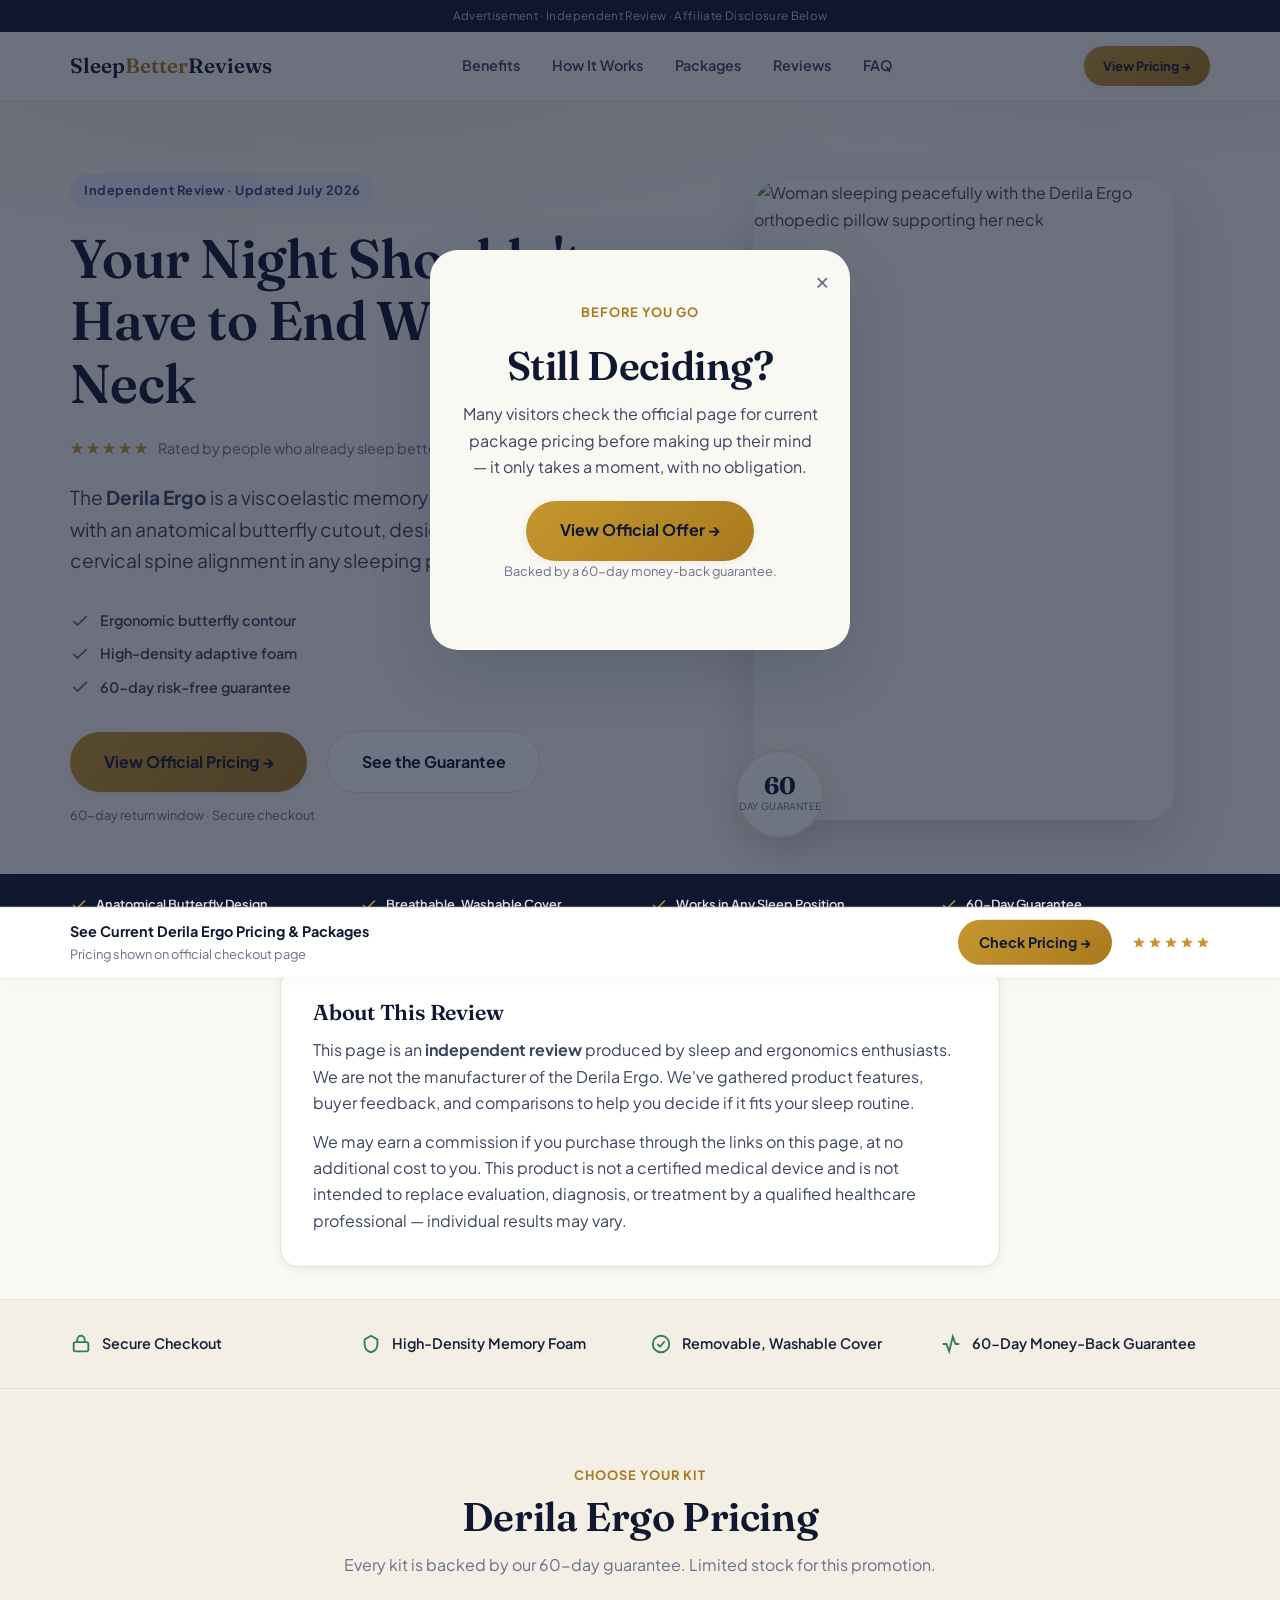
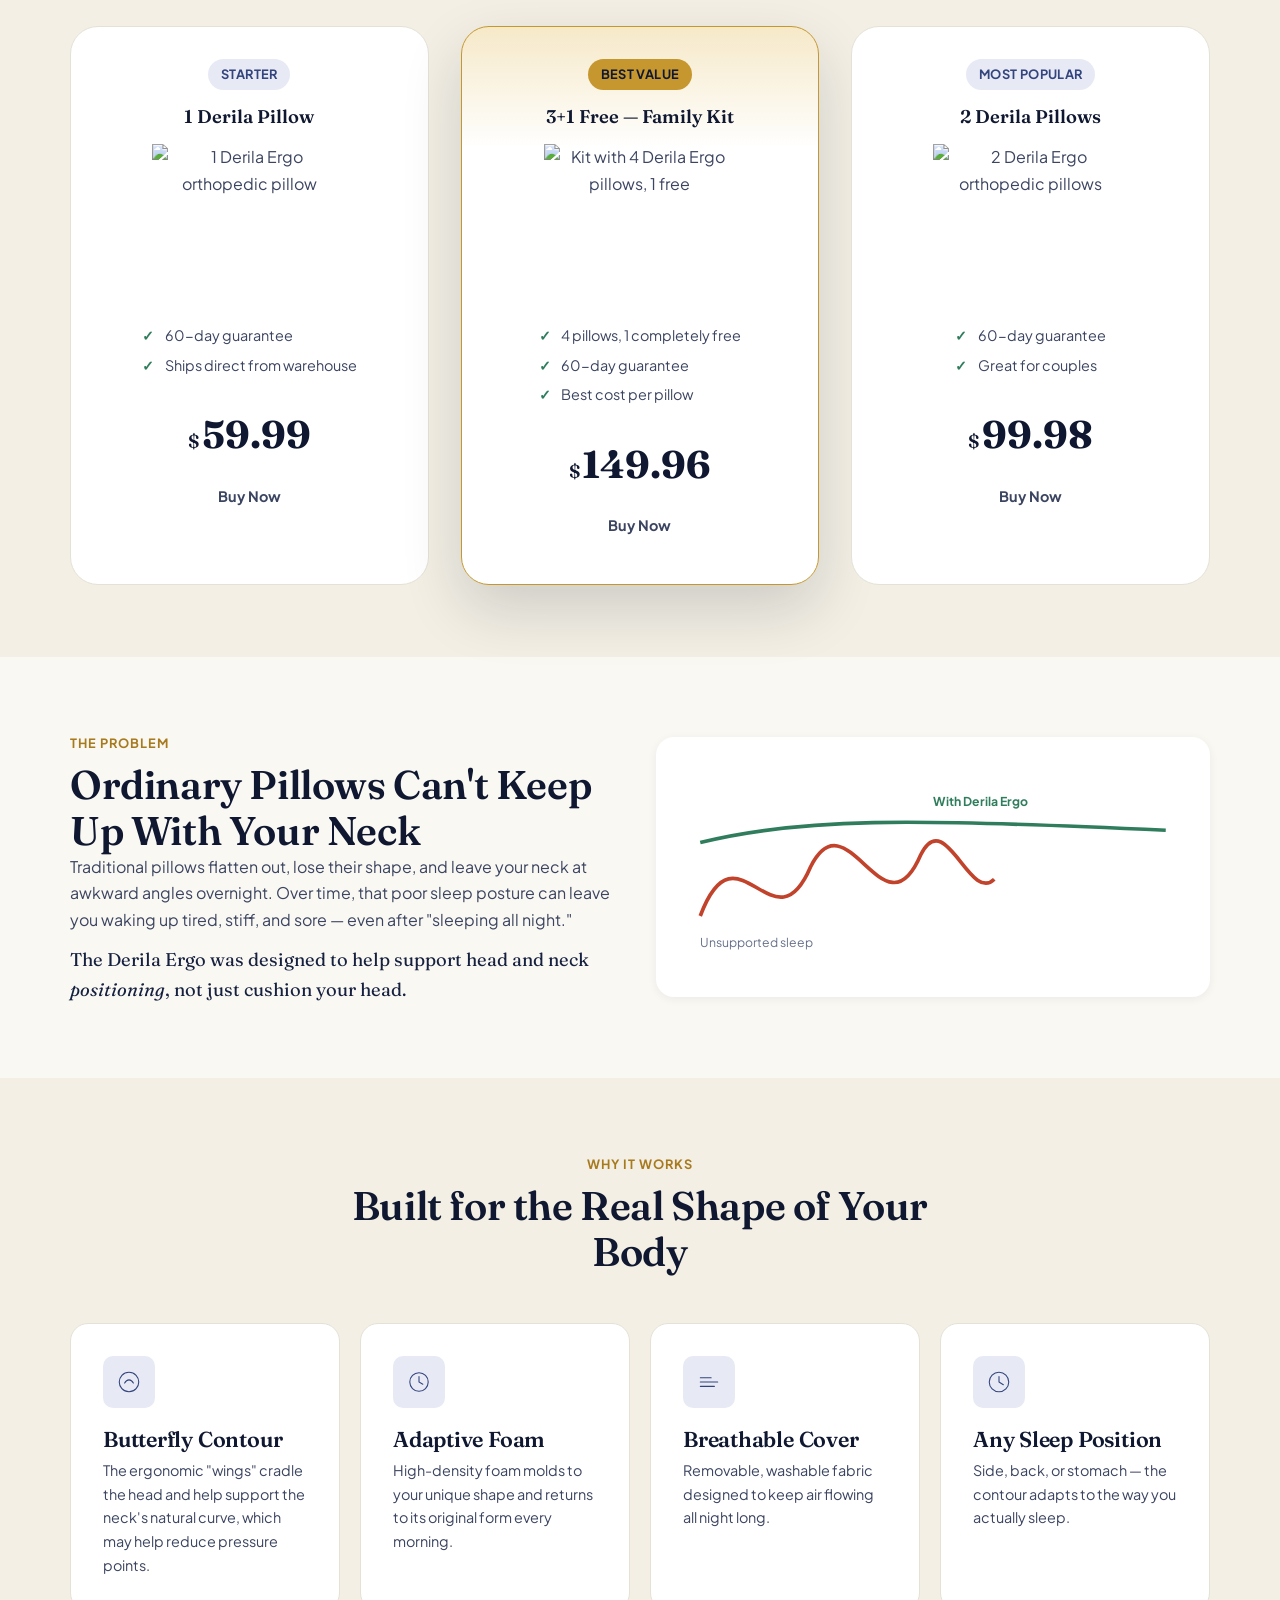
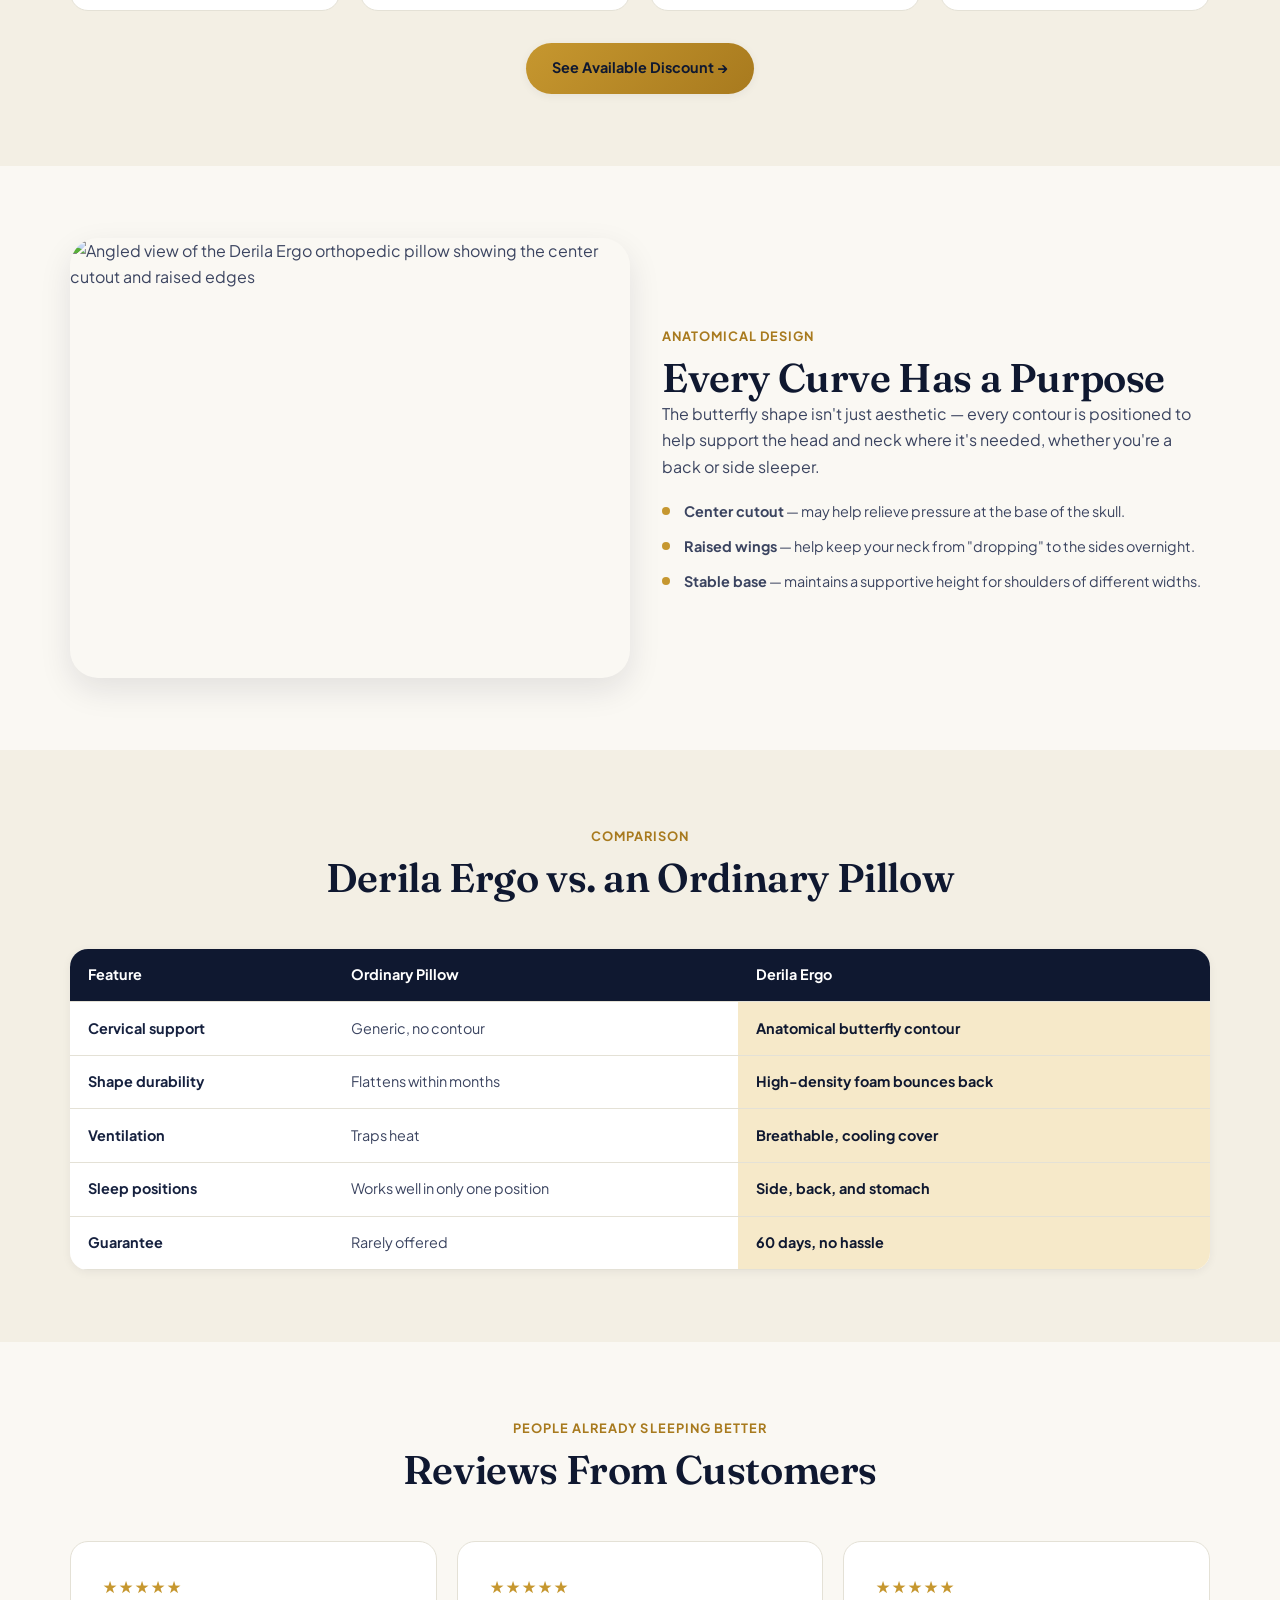
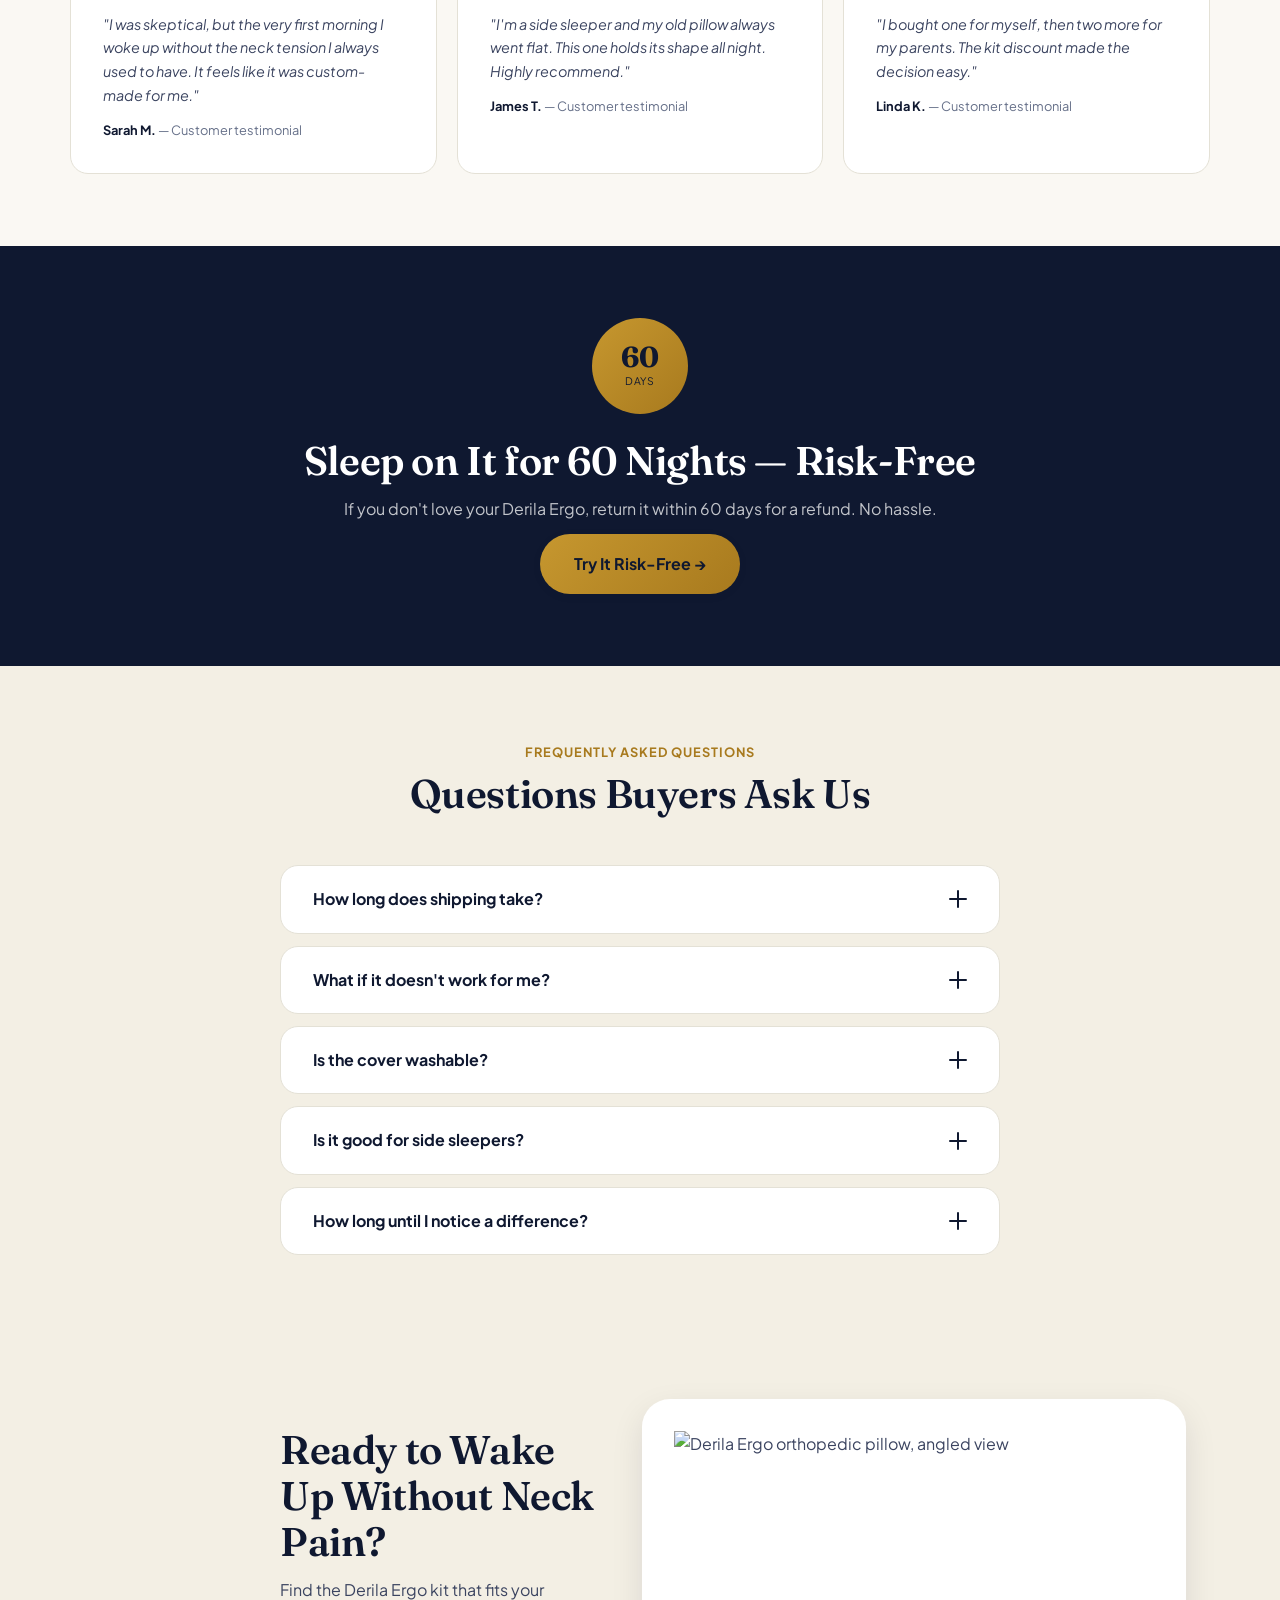
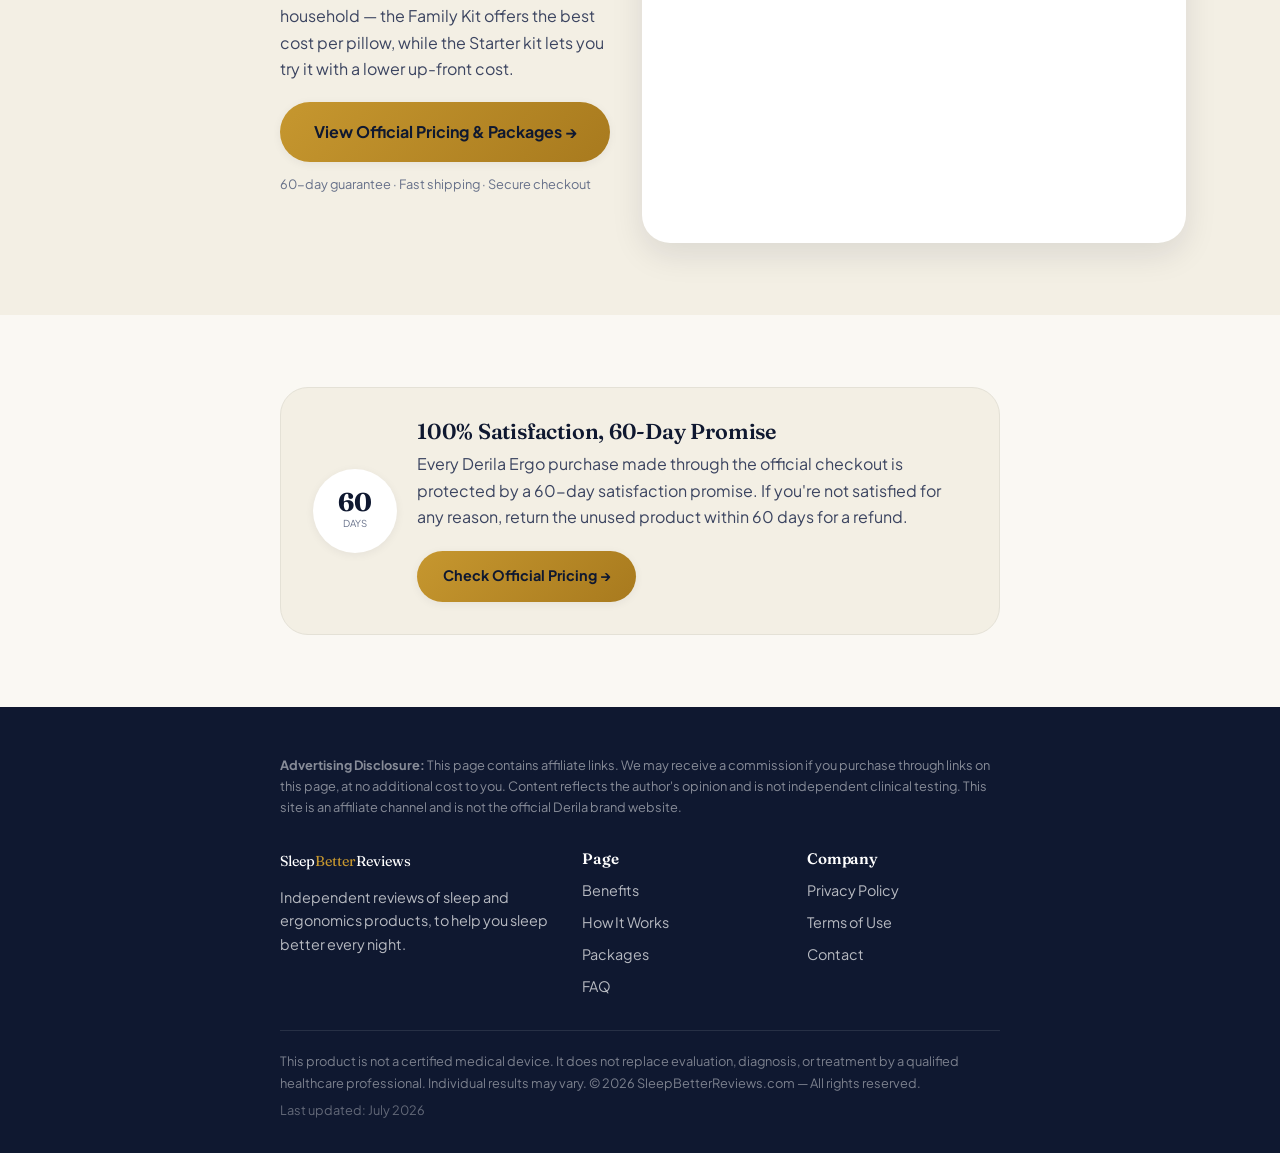
==== commit 224ba801: "Add files via upload" ====
--- a/index.html
+++ b/index.html
@@ -1,337 +1,131 @@
 <!DOCTYPE html>
-<html lang="en">
+<html lang="en-US">
 <head>
 <meta charset="UTF-8">
 <meta name="viewport" content="width=device-width, initial-scale=1.0">
-<title>Audifort Review 2026: Ingredients, Evidence &amp; Value, Evaluated</title>
-<meta name="description" content="An editorial review of Audifort's liquid ear-wellness supplement — ingredient analysis, available evidence, pricing, guarantee terms, and a balanced final verdict.">
+<title>Derila Ergo Review 2026 | Orthopedic Butterfly Pillow — Pricing &amp; Guarantee</title>
+<meta name="description" content="Independent review of the Derila Ergo orthopedic pillow: butterfly contour design, memory foam details, package pricing, and what to know before ordering.">
 <meta name="robots" content="index, follow">
-<meta name="theme-color" content="#163C31">
-<link rel="canonical" href="https://www.audifort-review.com/">
-<link rel="icon" href="assets/img/favicon-32.webp" type="image/webp" sizes="32x32">
-<link rel="icon" href="assets/img/favicon-48.webp" type="image/webp" sizes="48x48">
-<link rel="apple-touch-icon" href="assets/img/apple-touch-icon.webp" sizes="180x180">
-<link rel="author" href="about.html">
-
-<!-- Open Graph / Social -->
+<meta name="theme-color" content="#1B2A4A">
+<!-- TODO: update to the real publication URL of this page if it isn't served at the domain root -->
+<link rel="canonical" href="https://www.sleepbetterreviews.com/">
+
+<!-- Open Graph -->
 <meta property="og:type" content="article">
-<meta property="og:title" content="Audifort Review 2026: Ingredients, Evidence &amp; Value, Evaluated">
-<meta property="og:description" content="An editorial look at what's inside Audifort, what the available evidence says, real customer feedback, and whether the value holds up.">
-<meta property="og:image" content="https://www.audifort-review.com/assets/img/PRODx3-500px.webp">
-<meta property="og:url" content="https://www.audifort-review.com/">
+<meta property="og:title" content="Derila Ergo Review 2026: Orthopedic Butterfly Pillow Guide">
+<meta property="og:description" content="What's inside the Derila Ergo, how people use it, and what current buyers say — an independent overview before you check pricing.">
+<meta property="og:image" content="assets/img/derila-hero.jpg">
+<meta property="og:url" content="https://www.sleepbetterreviews.com/">
 <meta property="og:locale" content="en_US">
 <meta name="twitter:card" content="summary_large_image">
-<meta name="twitter:title" content="Audifort Review 2026: Ingredients, Evidence &amp; Value, Evaluated">
-<meta name="twitter:description" content="An editorial look at what's inside Audifort, what the available evidence says, real customer feedback, and whether the value holds up.">
-<meta name="twitter:image" content="https://www.audifort-review.com/assets/img/PRODx3-500px.webp">
 
 <!-- Fonts -->
 <link rel="preconnect" href="https://fonts.googleapis.com">
 <link rel="preconnect" href="https://fonts.gstatic.com" crossorigin>
-<link rel="dns-prefetch" href="https://6ad79xmavmx8n0d38bx30k5o3o.hop.clickbank.net">
-<link href="https://fonts.googleapis.com/css2?family=Fraunces:opsz,wght@9..144,400;9..144,500;9..144,600;9..144,700&family=IBM+Plex+Sans:wght@400;500;600;700&family=IBM+Plex+Mono:wght@400;500&display=swap" rel="stylesheet">
+<link href="https://fonts.googleapis.com/css2?family=Fraunces:ital,opsz,wght@0,9..144,400;0,9..144,500;0,9..144,600;0,9..144,700;1,9..144,500&family=Plus+Jakarta+Sans:wght@400;500;600;700;800&display=swap" rel="stylesheet">
+<!-- Compliance note: fonts loaded via Google Fonts with font-display=swap (the display=swap URL param already forces this in the generated @font-face rule). To drop the third-party dependency, consider self-hosting the fonts. -->
 
 <link rel="stylesheet" href="style.css">
-<link rel="preload" as="image" href="assets/img/PRODx3-500px.webp" fetchpriority="high">
+<link rel="preload" as="image" href="assets/img/derila-hero.webp" type="image/webp" fetchpriority="high">
 
 <!-- =====================================================
-     ANALYTICS & CONVERSION TRACKING — REQUIRED BEFORE LAUNCH
-     Replace G-XXXXXXXXXX with your real GA4 Measurement ID,
-     AW-XXXXXXXXXX with your real Google Ads Conversion ID, and
-     REPLACE_WITH_CONVERSION_LABEL (in script.js) with your real
-     conversion label. Get these from: GA4 Admin > Data Streams,
-     and Google Ads > Tools > Conversions.
-
-     CONSENT MODE V2 must be declared BEFORE gtag.js loads so Google's
-     tags respect consent state from the very first request. Defaults
-     below are "granted" because this page currently targets US traffic
-     only, which has no legal consent-banner requirement today. If you
-     ever run this page for EEA/UK/Brazil/Quebec traffic, flip these
-     defaults to "denied" and call gtag('consent','update', {...}) from
-     a real cookie-consent banner's accept/reject handlers.
+     STRUCTURED DATA — WebPage, Product, FAQPage
 ===================================================== -->
-<script>
-  window.dataLayer = window.dataLayer || [];
-  function gtag(){ dataLayer.push(arguments); }
-  gtag('consent', 'default', {
-    'ad_storage': 'granted',
-    'analytics_storage': 'granted',
-    'ad_user_data': 'granted',
-    'ad_personalization': 'granted',
-    'wait_for_update': 500
-  });
+<script type="application/ld+json">
+{
+  "@context": "https://schema.org",
+  "@type": "WebPage",
+  "name": "Derila Ergo Review 2026: Orthopedic Butterfly Pillow Guide",
+  "url": "https://www.sleepbetterreviews.com/",
+  "description": "Independent product information covering design, materials, pricing options and what to know before ordering the Derila Ergo pillow.",
+  "inLanguage": "en-US",
+  "datePublished": "2026-01-05",
+  "dateModified": "2026-07-29"
+}
 </script>
-<script async src="https://www.googletagmanager.com/gtag/js?id=G-XXXXXXXXXX"></script>
-<script>
-  gtag('js', new Date());
-
-  gtag('config', 'G-XXXXXXXXXX', {
-    send_page_view: true
-  });
-
-  gtag('config', 'AW-XXXXXXXXXX');
-
-  // Enhanced Conversions stub — only populate if/when this page ever
-  // collects an email or phone number (e.g. a future lead-capture form).
-  // Google hashes this client-side before it leaves the browser.
-  // gtag('set', 'user_data', { "email": "user@example.com", "phone_number": "+15551234567" });
+<script type="application/ld+json">
+{
+  "@context": "https://schema.org",
+  "@type": "Product",
+  "name": "Derila Ergo",
+  "brand": { "@type": "Brand", "name": "Derila" },
+  "description": "Derila Ergo is a viscoelastic memory foam orthopedic pillow with an anatomical butterfly cutout, designed to help support cervical spine alignment.",
+  "image": ["https://www.sleepbetterreviews.com/assets/img/derila-hero.jpg"],
+  "offers": {
+    "@type": "AggregateOffer",
+    "priceCurrency": "USD",
+    "lowPrice": "59.99",
+    "highPrice": "149.96",
+    "offerCount": "3",
+    "availability": "https://schema.org/InStock"
+  }
+}
 </script>
-
-<!-- Microsoft Clarity — replace PROJECT_ID with your real project ID from
-     clarity.microsoft.com/projects. No-op placeholder until then. -->
-<script>
-  (function (c, l, a, r, i, t, y) {
-    c[a] = c[a] || function () { (c[a].q = c[a].q || []).push(arguments); };
-    t = l.createElement(r); t.async = 1; t.src = "https://www.clarity.ms/tag/" + i;
-    y = l.getElementsByTagName(r)[0]; y.parentNode.insertBefore(t, y);
-  })(window, document, "clarity", "script", "PROJECT_ID");
-</script>
-
-<!-- Dados estruturados: FAQ (ajuda no SEO / rich results) -->
+<!-- COMPLIANCE NOTE: the "aggregateRating" block (4.8 / 12,000 reviews) is intentionally omitted from the schema
+     and from the visible copy because there is no real, auditable source (a review platform, a collection system)
+     backing those numbers in this repository. If the company has a real source (e.g. Trustpilot, Google Reviews,
+     BBB), reintroduce this block with the real numbers and add a visible link to the source. -->
 <script type="application/ld+json">
 {
   "@context": "https://schema.org",
   "@type": "FAQPage",
   "mainEntity": [
-    {
-      "@type": "Question",
-      "name": "Is Audifort a treatment for hearing loss or tinnitus?",
-      "acceptedAnswer": { "@type": "Answer", "text": "No. Audifort is a dietary supplement intended as general wellness support, not a treatment, cure, or diagnostic tool for any medical condition. If you have concerns about your hearing, please speak with a licensed healthcare provider." }
-    },
-    {
-      "@type": "Question",
-      "name": "How do I take Audifort?",
-      "acceptedAnswer": { "@type": "Answer", "text": "A few drops are added to water, juice, or a morning drink, ideally at the same time each day so it becomes part of an existing habit." }
-    },
-    {
-      "@type": "Question",
-      "name": "Is Audifort vegan?",
-      "acceptedAnswer": { "@type": "Answer", "text": "The formula is plant-based and made without animal-derived ingredients. Always check the current label on the official site, as formulations can be updated." }
-    },
-    {
-      "@type": "Question",
-      "name": "Is Audifort manufactured in the USA?",
-      "acceptedAnswer": { "@type": "Answer", "text": "Yes. The manufacturer states it is produced in the USA in a GMP-certified facility, following standard quality and manufacturing practices." }
-    },
-    {
-      "@type": "Question",
-      "name": "Does Audifort contain caffeine?",
-      "acceptedAnswer": { "@type": "Answer", "text": "No. The formula is designed to be caffeine-free. Review the official ingredient label before use if you are managing caffeine intake." }
-    },
-    {
-      "@type": "Question",
-      "name": "How long does one bottle last?",
-      "acceptedAnswer": { "@type": "Answer", "text": "One bottle is generally formulated as a 30-day supply when used as directed, making it easy to plan a consistent daily routine." }
-    },
-    {
-      "@type": "Question",
-      "name": "What ingredients are included in the formula?",
-      "acceptedAnswer": { "@type": "Answer", "text": "Audifort combines plant-based ingredients such as grape seed extract, green tea extract, maca root, and GABA. Full details are listed on the official label." }
-    },
-    {
-      "@type": "Question",
-      "name": "Where can I check current pricing and order?",
-      "acceptedAnswer": { "@type": "Answer", "text": "Current pricing, package options, and availability are managed exclusively on the official manufacturer checkout page, linked from this site." }
-    },
-    {
-      "@type": "Question",
-      "name": "How fast is shipping?",
-      "acceptedAnswer": { "@type": "Answer", "text": "Shipping timelines are set by the manufacturer and vary by location. Estimated delivery windows are shown at checkout before you complete an order." }
-    },
-    {
-      "@type": "Question",
-      "name": "Is there a money-back guarantee?",
-      "acceptedAnswer": { "@type": "Answer", "text": "The manufacturer offers a 90-day return window. Refund terms and eligibility are detailed on the official checkout page." }
-    },
-    {
-      "@type": "Question",
-      "name": "Can I order just one bottle to try it first?",
-      "acceptedAnswer": { "@type": "Answer", "text": "Yes, single-bottle options are typically available alongside multi-bottle packages, though pricing per bottle is usually lower on larger packages." }
-    },
-    {
-      "@type": "Question",
-      "name": "Who is Audifort designed for?",
-      "acceptedAnswer": { "@type": "Answer", "text": "It is designed for adults looking for a simple daily wellness habit to support general ear and hearing wellness as part of a healthy lifestyle." }
-    },
-    {
-      "@type": "Question",
-      "name": "Can Audifort be combined with other supplements or medication?",
-      "acceptedAnswer": { "@type": "Answer", "text": "As with any supplement, speak with your doctor or pharmacist first, especially if you take medication or manage a health condition." }
-    },
-    {
-      "@type": "Question",
-      "name": "How long before someone might notice a difference in their routine?",
-      "acceptedAnswer": { "@type": "Answer", "text": "Individual experiences vary widely and results are not guaranteed. The manufacturer suggests consistent daily use over several months." }
-    },
-    {
-      "@type": "Question",
-      "name": "Are there any known side effects?",
-      "acceptedAnswer": { "@type": "Answer", "text": "Most people tolerate the formula well, though any dietary supplement can cause mild digestive discomfort in some individuals, especially on an empty stomach. Discontinue use and consult a healthcare provider if you notice an adverse reaction." }
-    },
-    {
-      "@type": "Question",
-      "name": "How was this page put together?",
-      "acceptedAnswer": { "@type": "Answer", "text": "This is sponsored, affiliate content summarizing publicly available manufacturer information. It is reviewed against a documented editorial process before publishing and updated periodically." }
-    }
-  ]
-}
-</script>
-
-<!-- Dados estruturados: Article (conteúdo educacional da página) -->
-<script type="application/ld+json">
-{
-  "@context": "https://schema.org",
-  "@type": "Article",
-  "headline": "Audifort Review 2026: Ingredients, Evidence & Value, Evaluated",
-  "description": "An editorial review of Audifort's liquid formula, examining ingredient quality, available scientific literature, manufacturer transparency, customer feedback, and overall value.",
-  "image": "https://www.audifort-review.com/assets/img/PRODx3-500px.webp",
-  "author": {
-    "@type": "Organization",
-    "name": "Audifort Product Information",
-    "url": "https://www.audifort-review.com/about.html"
-  },
-  "publisher": {
-    "@type": "Organization",
-    "name": "Audifort Product Information",
-    "logo": { "@type": "ImageObject", "url": "https://www.audifort-review.com/assets/img/bottle-label.webp" }
-  },
-  "datePublished": "2026-01-15",
-  "dateModified": "2026-07-06",
-  "mainEntityOfPage": { "@type": "WebPage", "@id": "https://www.audifort-review.com/" }
-}
-</script>
-
-<!-- Dados estruturados: Organization -->
-<script type="application/ld+json">
-{
-  "@context": "https://schema.org",
-  "@type": "Organization",
-  "name": "Audifort Product Information",
-  "url": "https://www.audifort-review.com/",
-  "description": "Independent product information and educational content about the Audifort daily liquid supplement.",
-  "logo": "https://www.audifort-review.com/assets/img/bottle-label.webp"
-}
-</script>
-
-<!-- Dados estruturados: WebSite -->
-<script type="application/ld+json">
-{
-  "@context": "https://schema.org",
-  "@type": "WebSite",
-  "name": "Audifort — Daily Ear Wellness Support",
-  "url": "https://www.audifort-review.com/",
-  "description": "Independent product information page covering Audifort, a daily liquid supplement, including ingredients, FAQs, and general ear-wellness education.",
-  "inLanguage": "en-US"
-}
-</script>
-
-<!-- Dados estruturados: Product -->
-<script type="application/ld+json">
-{
-  "@context": "https://schema.org",
-  "@type": "Product",
-  "name": "Audifort",
-  "brand": { "@type": "Brand", "name": "Audifort" },
-  "description": "Audifort is a daily plant-based liquid dietary supplement formulated to support a general ear-wellness routine. It is not intended to diagnose, treat, cure, or prevent any disease.",
-  "image": [
-    "https://www.audifort-review.com/assets/img/PRODx3-500px.webp",
-    "https://www.audifort-review.com/assets/img/PRODx2-500px.webp",
-    "https://www.audifort-review.com/assets/img/PRODx6-500px.webp"
-  ],
-  "offers": {
-    "@type": "AggregateOffer",
-    "priceCurrency": "USD",
-    "lowPrice": "49",
-    "highPrice": "79",
-    "offerCount": "3",
-    "availability": "https://schema.org/InStock",
-    "url": "https://www.audifort-review.com/#bundles"
-  }
-}
-</script>
-
-<!-- Dados estruturados: Breadcrumb -->
-<script type="application/ld+json">
-{
-  "@context": "https://schema.org",
-  "@type": "BreadcrumbList",
-  "itemListElement": [
-    {
-      "@type": "ListItem",
-      "position": 1,
-      "name": "Home",
-      "item": "https://www.audifort-review.com/"
-    },
-    {
-      "@type": "ListItem",
-      "position": 2,
-      "name": "Audifort",
-      "item": "https://www.audifort-review.com/#top"
-    },
-    {
-      "@type": "ListItem",
-      "position": 3,
-      "name": "Product Information",
-      "item": "https://www.audifort-review.com/#product-information"
-    }
+    { "@type": "Question", "name": "How long does shipping take?", "acceptedAnswer": { "@type": "Answer", "text": "Orders are typically processed within 1–2 business days and delivered within 5–10 business days, depending on your location." } },
+    { "@type": "Question", "name": "What if it doesn't work for me?", "acceptedAnswer": { "@type": "Answer", "text": "You're covered by our 60-day guarantee. Just contact support to request a refund." } },
+    { "@type": "Question", "name": "Is the cover washable?", "acceptedAnswer": { "@type": "Answer", "text": "Yes. The outer cover is removable and machine washable. The foam core should only be spot-cleaned with a damp cloth." } },
+    { "@type": "Question", "name": "Is it good for side sleepers?", "acceptedAnswer": { "@type": "Answer", "text": "Yes. The ergonomic contour is designed to help keep your neck aligned whether you sleep on your side, back, or stomach." } },
+    { "@type": "Question", "name": "How long until I notice a difference?", "acceptedAnswer": { "@type": "Answer", "text": "Many users report improvement within the first few nights, but your body may take 1–2 weeks to fully adjust to new cervical support." } }
   ]
 }
 </script>
 </head>
 <body>
 
+<!-- Scroll progress indicator -->
+<div class="scroll-progress-track" aria-hidden="true"><div class="scroll-progress-bar" id="scrollProgressBar"></div></div>
+
 <a class="skip-link" href="#main">Skip to content</a>
 
 <!-- =====================================================
-     TARJA DE DIVULGAÇÃO (compliance / disclosure)
+     DISCLOSURE STRIP (compliance)
 ===================================================== -->
-<div class="sponsored-bar">Advertisement &middot; Sponsored Content &middot; Affiliate Disclosure Below</div>
+<!-- TODO (team/legal, before running ads): confirm whether use of the term "Derila" in ad copy/title is
+     authorized by the trademark holder (Google Ads Trademark Policy). Also evaluate whether the
+     "affiliate site, not the official site" relationship needs to be more explicit in the header,
+     not just the footer (see .disclosure in the footer). -->
+<div class="sponsored-bar">Advertisement &middot; Independent Review &middot; Affiliate Disclosure Below</div>
 
 <!-- =====================================================
-     BREADCRUMB (SEO / navegação)
-===================================================== -->
-<nav class="breadcrumb-bar" aria-label="Breadcrumb">
-  <div class="container">
-    <ol class="breadcrumb-list">
-      <li><a href="#top">Home</a></li>
-      <li aria-hidden="true">›</li>
-      <li><a href="#top">Audifort</a></li>
-      <li aria-hidden="true">›</li>
-      <li aria-current="page">Product Information</li>
-    </ol>
-  </div>
-</nav>
-
-<!-- =====================================================
-     CABEÇALHO / MASTHEAD
+     HEADER / MASTHEAD
 ===================================================== -->
 <header class="masthead" id="top">
   <div class="masthead-inner">
-    <a class="brand" href="#top">Audi<span>fort</span></a>
+    <a class="brand" href="#top">Sleep<span>Better</span>Reviews</a>
 
     <nav class="main-nav" aria-label="Section navigation">
+      <a href="#benefits">Benefits</a>
       <a href="#how-it-works">How It Works</a>
-      <a href="#ingredients">Ingredients</a>
+      <a href="#packages">Packages</a>
       <a href="#reviews">Reviews</a>
       <a href="#faq">FAQ</a>
     </nav>
 
     <div class="masthead-actions">
-      <a class="btn btn-sm" href="https://6ad79xmavmx8n0d38bx30k5o3o.hop.clickbank.net" rel="sponsored nofollow">Check Official Pricing →</a>
+      <a class="btn btn-sm btn-primary" href="https://3a7de0ek2lqiwzgblcv5gc38um.hop.clickbank.net" rel="sponsored nofollow noopener noreferrer">View Pricing →</a>
       <button class="nav-toggle" id="navToggle" aria-expanded="false" aria-controls="mobileNav" aria-label="Open menu">
         <span></span><span></span><span></span>
       </button>
     </div>
   </div>
 
-  <!-- Menu mobile (off-canvas) -->
   <nav class="mobile-nav" id="mobileNav" aria-label="Mobile section navigation">
+    <a href="#benefits">Benefits</a>
     <a href="#how-it-works">How It Works</a>
-    <a href="#ingredients">Ingredients</a>
-    <a href="#bundles">Bundles</a>
+    <a href="#packages">Packages</a>
+    <a href="#comparison">Comparison</a>
     <a href="#reviews">Reviews</a>
     <a href="#faq">FAQ</a>
-    <a class="btn btn-primary" href="https://6ad79xmavmx8n0d38bx30k5o3o.hop.clickbank.net" rel="sponsored nofollow">Check Today's Special Offer →</a>
+    <a class="btn btn-primary" href="https://3a7de0ek2lqiwzgblcv5gc38um.hop.clickbank.net" rel="sponsored nofollow noopener noreferrer">View Official Pricing →</a>
   </nav>
 </header>
 
@@ -341,846 +135,443 @@
        HERO
   ===================================================== -->
   <section class="hero" aria-labelledby="hero-heading">
-    <div class="hero-waveform" aria-hidden="true">
-      <span></span><span></span><span></span><span></span><span></span><span></span><span></span><span></span><span></span><span></span>
-    </div>
+    <div class="hero-glow" aria-hidden="true"></div>
     <div class="container hero-grid">
       <div class="hero-copy reveal">
-        <p class="eyebrow-pill">Editorial Product Review · Ear Wellness Supplements</p>
-        <h1 id="hero-heading">Audifort Review: What the Ingredients, Evidence, and Customer Feedback Actually Show</h1>
+        <p class="eyebrow-pill">Independent Review · Updated July 2026</p>
+        <h1 id="hero-heading">Your Night Shouldn't Have to End With a Stiff Neck</h1>
 
         <div class="rating-line">
-          <span class="stars" aria-hidden="true">★★★★☆</span>
-          <span>Editorial Rating: 4.4 / 5 — see how we scored it below</span>
-        </div>
-
-        <p class="hero-sub">Audifort is a plant-based liquid supplement marketed as a daily ear-wellness routine for adults 45 and older. This review breaks down what's in the formula, what the published research on its ingredients does and doesn't support, how the pricing and guarantee compare, and who might reasonably consider it — and who shouldn't.</p>
+          <span class="stars" aria-hidden="true">★★★★★</span>
+          <span>Rated by people who already sleep better with the Derila Ergo</span>
+        </div>
+
+        <p class="hero-sub">The <strong>Derila Ergo</strong> is a viscoelastic memory foam orthopedic pillow with an anatomical butterfly cutout, designed to help support cervical spine alignment in any sleeping position.</p>
 
         <ul class="hero-quick-benefits" role="list">
-          <li><svg viewBox="0 0 24 24" fill="none" stroke="currentColor" stroke-width="2" aria-hidden="true"><path d="M20 6L9 17l-5-5"/></svg>Short, disclosed ingredient list</li>
-          <li><svg viewBox="0 0 24 24" fill="none" stroke="currentColor" stroke-width="2" aria-hidden="true"><path d="M20 6L9 17l-5-5"/></svg>Not a treatment for hearing loss or tinnitus</li>
-          <li><svg viewBox="0 0 24 24" fill="none" stroke="currentColor" stroke-width="2" aria-hidden="true"><path d="M20 6L9 17l-5-5"/></svg>90-day manufacturer return window</li>
+          <li><svg viewBox="0 0 24 24" fill="none" stroke="currentColor" stroke-width="2" aria-hidden="true"><path d="M20 6L9 17l-5-5"/></svg>Ergonomic butterfly contour</li>
+          <li><svg viewBox="0 0 24 24" fill="none" stroke="currentColor" stroke-width="2" aria-hidden="true"><path d="M20 6L9 17l-5-5"/></svg>High-density adaptive foam</li>
+          <li><svg viewBox="0 0 24 24" fill="none" stroke="currentColor" stroke-width="2" aria-hidden="true"><path d="M20 6L9 17l-5-5"/></svg>60-day risk-free guarantee</li>
         </ul>
 
-        <ul class="badge-row" role="list">
-          <li class="badge"><svg viewBox="0 0 24 24" fill="none" stroke="currentColor" stroke-width="2" aria-hidden="true"><path d="M9 12l2 2 4-4"/><circle cx="12" cy="12" r="10"/></svg>Made in the USA*</li>
-          <li class="badge"><svg viewBox="0 0 24 24" fill="none" stroke="currentColor" stroke-width="2" aria-hidden="true"><path d="M12 2l3 7h7l-5.5 4.5L18 21l-6-4-6 4 1.5-7.5L2 9h7z"/></svg>GMP Certified Facility*</li>
-          <li class="badge"><svg viewBox="0 0 24 24" fill="none" stroke="currentColor" stroke-width="2" aria-hidden="true"><path d="M12 22s8-4 8-11V5l-8-3-8 3v6c0 7 8 11 8 11z"/></svg>Non-GMO*</li>
-        </ul>
-
-        <a class="btn btn-primary btn-lg" href="https://6ad79xmavmx8n0d38bx30k5o3o.hop.clickbank.net" rel="sponsored nofollow">
-          Check Current Pricing →
-        </a>
-        <p class="cta-fine">90-day return window &middot; Ships directly from manufacturer &middot; *Per manufacturer statements</p>
-      </div>
-
-      <div class="hero-visual reveal" aria-hidden="false">
+        <div class="hero-cta-row">
+          <a class="btn btn-primary btn-lg" href="https://3a7de0ek2lqiwzgblcv5gc38um.hop.clickbank.net" rel="sponsored nofollow noopener noreferrer">View Official Pricing →</a>
+          <a class="btn btn-secondary btn-lg" href="#guarantee">See the Guarantee</a>
+        </div>
+        <p class="cta-fine">60-day return window · Secure checkout</p>
+      </div>
+
+      <div class="hero-visual reveal">
         <div class="hero-card">
-          <span class="save-tag">Most Popular Package</span>
-          <img src="assets/img/PRODx3-500px.webp" alt="Three bottles of Audifort liquid supplement" width="420" height="320" loading="eager" decoding="async" fetchpriority="high">
-          <div class="stars" aria-hidden="true">★★★★☆</div>
-          <p class="hero-card-note">4.4 / 5 editorial rating &middot; See full evaluation criteria below</p>
-          <div class="guarantee-seal">90-DAY<br>MONEY-BACK<br>GUARANTEE</div>
-        </div>
-      </div>
-    </div>
-  </section>
-
-  <!-- =====================================================
-       QUICK VERDICT + KEY TAKEAWAYS + EDITORIAL RATING BOX
-  ===================================================== -->
-  <section class="section section-tight" aria-labelledby="verdict-heading">
-    <div class="container container-narrow">
-      <div class="verdict-box reveal">
-        <p class="section-eyebrow">Quick Verdict</p>
-        <p class="verdict-summary">Audifort is a reasonably formulated, short-ingredient-list liquid supplement built around botanicals studied mainly for general antioxidant and circulatory support — not for hearing or tinnitus outcomes specifically. There's no published clinical trial on the finished product itself, so claims should be read as "may support general wellness," not as a fix for hearing difficulty. The 90-day guarantee lowers the financial risk of trying it, but this is a supplement to evaluate alongside, not instead of, care from a licensed audiologist or physician.</p>
-
-        <div class="takeaway-grid">
-          <div class="takeaway-item">
-            <span class="benefit-check" aria-hidden="true">✓</span>
-            <p>Short, disclosed ingredient list with no major red flags in sourcing claims.</p>
-          </div>
-          <div class="takeaway-item">
-            <span class="benefit-check" aria-hidden="true">✓</span>
-            <p>Individual ingredients have some human research — mostly for antioxidant, circulatory, or relaxation purposes, not ear health specifically.</p>
-          </div>
-          <div class="takeaway-item">
-            <span class="benefit-check" aria-hidden="true">✓</span>
-            <p>90-day money-back window reduces the downside of trying a single bottle.</p>
-          </div>
-          <div class="takeaway-item">
-            <span class="benefit-check" aria-hidden="true">✗</span>
-            <p>No independent clinical trial of Audifort itself is publicly available.</p>
-          </div>
-        </div>
-
-        <div class="rating-box">
-          <div class="rating-box-overall">
-            <p class="rating-box-score">4.4<span>/5</span></p>
-            <div class="stars" aria-hidden="true">★★★★☆</div>
-            <p class="rating-box-label">Overall Editorial Rating</p>
-          </div>
-          <ul class="rating-box-criteria" role="list">
-            <li><span>Ingredient Quality</span><span class="rb-stars" aria-hidden="true">★★★★☆</span></li>
-            <li><span>Scientific Support</span><span class="rb-stars" aria-hidden="true">★★★☆☆</span></li>
-            <li><span>Transparency</span><span class="rb-stars" aria-hidden="true">★★★★★</span></li>
-            <li><span>Manufacturer Reputation</span><span class="rb-stars" aria-hidden="true">★★★★☆</span></li>
-            <li><span>Value</span><span class="rb-stars" aria-hidden="true">★★★★☆</span></li>
-            <li><span>Ease of Use</span><span class="rb-stars" aria-hidden="true">★★★★★</span></li>
-            <li><span>Customer Satisfaction</span><span class="rb-stars" aria-hidden="true">★★★★☆</span></li>
-          </ul>
-        </div>
-        <p class="fine-print">Ratings reflect this site's editorial assessment of publicly available manufacturer information, ingredient literature, and customer feedback — not independent laboratory testing. See "How We Evaluated This Product" below. Confirm current scores against verified data before publishing.</p>
-      </div>
-    </div>
-  </section>
-
-  <!-- =====================================================
-       BANNER DE ALERTA / AGITAÇÃO DO PROBLEMA
-       Reforça a urgência logo após o Hero, antes de apresentar a solução.
-  ===================================================== -->
-  <section class="section section-tight problem-banner" aria-labelledby="problem-banner-heading">
-    <div class="container container-narrow">
-      <figure class="problem-banner-figure reveal">
-        <img
-          src="assets/img/tinnitus-warning-banner.webp"
-          alt="Illustration of an adult in a noisy setting, representing everyday ear-wellness habits"
-          width="1200"
-          height="1000"
-          loading="lazy"
-          decoding="async"
-          class="problem-banner-img">
-        <figcaption class="sr-only" id="problem-banner-heading">Everyday habits that support long-term ear wellness</figcaption>
-      </figure>
-      <p class="problem-banner-copy reveal">Age-related changes in hearing and general noise exposure are common and well documented, which is part of why supplements marketed toward ear wellness have become popular with adults 45 and older. It's worth being clear about what a product like this can and can't do: it's a wellness habit, not a substitute for a hearing evaluation.</p>
-      <div class="problem-banner-cta-wrap reveal">
-        <a class="btn btn-secondary btn-lg" href="#how-we-evaluated">See How We Evaluated This Product ↓</a>
-      </div>
-    </div>
-  </section>
-
-  <!-- =====================================================
-       FAIXA DE CONFIANÇA (trust strip)
+          <picture>
+            <source type="image/webp" srcset="assets/img/derila-hero-640.webp 640w, assets/img/derila-hero.webp 1280w" sizes="(max-width: 640px) 90vw, 640px">
+            <img src="assets/img/derila-hero.jpg" alt="Woman sleeping peacefully with the Derila Ergo orthopedic pillow supporting her neck" width="640" height="640" loading="eager" fetchpriority="high" decoding="async">
+          </picture>
+          <div class="hero-card-badge"><strong>60</strong><span>day guarantee</span></div>
+        </div>
+      </div>
+    </div>
+  </section>
+
+  <!-- =====================================================
+       TRUST STRIP
   ===================================================== -->
   <div class="trust-strip">
     <div class="container trust-grid">
-      <div class="trust-item"><svg viewBox="0 0 24 24" fill="none" stroke="currentColor" stroke-width="2" aria-hidden="true"><path d="M20 6L9 17l-5-5"/></svg>Plant-Based Formula</div>
-      <div class="trust-item"><svg viewBox="0 0 24 24" fill="none" stroke="currentColor" stroke-width="2" aria-hidden="true"><path d="M20 6L9 17l-5-5"/></svg>No Artificial Fillers</div>
-      <div class="trust-item"><svg viewBox="0 0 24 24" fill="none" stroke="currentColor" stroke-width="2" aria-hidden="true"><path d="M20 6L9 17l-5-5"/></svg>Easy Liquid Drops</div>
-      <div class="trust-item"><svg viewBox="0 0 24 24" fill="none" stroke="currentColor" stroke-width="2" aria-hidden="true"><path d="M20 6L9 17l-5-5"/></svg>90-Day Guarantee</div>
+      <div class="trust-item"><svg viewBox="0 0 24 24" fill="none" stroke="currentColor" stroke-width="2" aria-hidden="true"><path d="M20 6L9 17l-5-5"/></svg>Anatomical Butterfly Design</div>
+      <div class="trust-item"><svg viewBox="0 0 24 24" fill="none" stroke="currentColor" stroke-width="2" aria-hidden="true"><path d="M20 6L9 17l-5-5"/></svg>Breathable, Washable Cover</div>
+      <div class="trust-item"><svg viewBox="0 0 24 24" fill="none" stroke="currentColor" stroke-width="2" aria-hidden="true"><path d="M20 6L9 17l-5-5"/></svg>Works in Any Sleep Position</div>
+      <div class="trust-item"><svg viewBox="0 0 24 24" fill="none" stroke="currentColor" stroke-width="2" aria-hidden="true"><path d="M20 6L9 17l-5-5"/></svg>60-Day Guarantee</div>
     </div>
   </div>
 
   <!-- =====================================================
-       EEAT BYLINE — attributed to the Organization for now (no
-       fabricated author/reviewer names or photos). Once a real,
-       verifiable writer and licensed medical reviewer are confirmed,
-       swap this block for individual bylines and add matching
-       Person entries back into the Article JSON-LD "author" field.
-  ===================================================== -->
-  <section class="section section-tight" aria-labelledby="byline-heading">
+       ABOUT THIS REVIEW — transparency block
+  ===================================================== -->
+  <section class="section section-tight" aria-labelledby="about-review-heading">
     <div class="container container-narrow">
-      <h2 id="byline-heading" class="sr-only">Authorship and Review Information</h2>
-      <div class="byline-bar byline-bar--org reveal">
-        <div class="byline-person">
-          <div class="byline-avatar byline-avatar--mark" aria-hidden="true">
-            <svg viewBox="0 0 24 24" fill="none" stroke="currentColor" stroke-width="2"><circle cx="12" cy="12" r="9"/><path d="M8 12l2.5 2.5L16 9"/></svg>
-          </div>
-          <div class="byline-text">
-            <p class="byline-label">Published by</p>
-            <p class="byline-name">Audifort Product Information</p>
-          </div>
-        </div>
-        <div class="byline-meta">
-          <p class="byline-updated">Last updated: <time datetime="2026-07-06">July 6, 2026</time></p>
-          <a class="byline-link" href="about.html#editorial-process">Our editorial process ↗</a>
-        </div>
-      </div>
-      <div class="editorial-meta-strip reveal">
-        <span><strong>Reading time:</strong> ~9 minutes</span>
-        <span><strong>Sources reviewed:</strong> manufacturer disclosures &amp; publicly available ingredient literature</span>
-        <span><strong>Content type:</strong> sponsored, affiliate review</span>
-      </div>
-      <p class="fine-print">No individual author or medical reviewer is currently attributed to this page. Named, verifiable bylines will be added once a real writer and licensed reviewer have completed our editorial process — see the link above. This article has not been reviewed by a licensed medical professional; see our <a href="policies.html#medical">Medical Disclaimer</a>.</p>
-    </div>
-  </section>
-
-  <!-- =====================================================
-       HOW WE EVALUATED THIS PRODUCT (editorial methodology)
-  ===================================================== -->
-  <section class="section" id="how-we-evaluated" aria-labelledby="method-heading">
-    <div class="container container-narrow">
-      <div class="section-head reveal">
-        <p class="section-eyebrow">Our Process</p>
-        <h2 id="method-heading">How We Evaluated This Product</h2>
-        <p class="section-sub">This review is sponsored, affiliate content — we may earn a commission if you purchase through links here (see our full disclosure below). To keep the assessment as balanced as possible, we weighed the following before writing anything:</p>
-      </div>
-      <ul class="methodology-list reveal" role="list">
-        <li><svg viewBox="0 0 24 24" fill="none" stroke="currentColor" stroke-width="2" aria-hidden="true"><path d="M20 6L9 17l-5-5"/></svg><span><strong>Ingredient quality</strong> — what's disclosed on the label and how it compares to typical formulations in this category.</span></li>
-        <li><svg viewBox="0 0 24 24" fill="none" stroke="currentColor" stroke-width="2" aria-hidden="true"><path d="M20 6L9 17l-5-5"/></svg><span><strong>Available scientific literature</strong> — what published research exists on each ingredient, and for what it was actually studied.</span></li>
-        <li><svg viewBox="0 0 24 24" fill="none" stroke="currentColor" stroke-width="2" aria-hidden="true"><path d="M20 6L9 17l-5-5"/></svg><span><strong>Manufacturer transparency</strong> — whether sourcing, dosage, and facility claims are clearly disclosed.</span></li>
-        <li><svg viewBox="0 0 24 24" fill="none" stroke="currentColor" stroke-width="2" aria-hidden="true"><path d="M20 6L9 17l-5-5"/></svg><span><strong>Consumer feedback</strong> — patterns in publicly visible customer comments, weighed against their limitations as evidence.</span></li>
-        <li><svg viewBox="0 0 24 24" fill="none" stroke="currentColor" stroke-width="2" aria-hidden="true"><path d="M20 6L9 17l-5-5"/></svg><span><strong>Pricing</strong> — cost per bottle and per day relative to comparable liquid supplements.</span></li>
-        <li><svg viewBox="0 0 24 24" fill="none" stroke="currentColor" stroke-width="2" aria-hidden="true"><path d="M20 6L9 17l-5-5"/></svg><span><strong>Refund policy</strong> — how the guarantee is structured and what it actually covers.</span></li>
-        <li><svg viewBox="0 0 24 24" fill="none" stroke="currentColor" stroke-width="2" aria-hidden="true"><path d="M20 6L9 17l-5-5"/></svg><span><strong>Overall value</strong> — whether the price is reasonable given the evidence and transparency above.</span></li>
-      </ul>
-      <p class="fine-print">This is not an independent laboratory analysis or a clinical evaluation. We did not test this product ourselves. Ratings and conclusions are based on publicly available information and are provided for general educational purposes — always verify current claims on the official manufacturer page.</p>
-    </div>
-  </section>
-
-  <!-- =====================================================
-       BANNER DE GARANTIA (HTML/CSS nativo — sem imagem pesada)
-  ===================================================== -->
-  <section class="section section-tight" aria-labelledby="guarantee-heading">
-    <div class="container">
-      <div class="guarantee-panel reveal">
-        <div class="guarantee-panel-seal">
-          <img src="assets/img/guarantee-badge-90day.webp" alt="90-Day 100% Money Back Guarantee seal" width="260" height="260" loading="lazy" decoding="async">
-        </div>
-        <div class="guarantee-panel-copy">
-          <h2 id="guarantee-heading">Money-Back Guarantee: What It Actually Covers</h2>
-          <p>The manufacturer offers a 90-day return window: if you're not satisfied, you can contact them for a refund. As with any guarantee, read the current terms and conditions on the official checkout page before ordering — return windows, restocking policies, and eligibility can change.</p>
-          <ul class="guarantee-panel-list" role="list">
-            <li><svg viewBox="0 0 24 24" fill="none" stroke="currentColor" stroke-width="2" aria-hidden="true"><path d="M20 6L9 17l-5-5"/></svg>GMP Certified Facility</li>
-            <li><svg viewBox="0 0 24 24" fill="none" stroke="currentColor" stroke-width="2" aria-hidden="true"><path d="M20 6L9 17l-5-5"/></svg>FDA-Registered Facility</li>
-            <li><svg viewBox="0 0 24 24" fill="none" stroke="currentColor" stroke-width="2" aria-hidden="true"><path d="M20 6L9 17l-5-5"/></svg>Non-GMO Ingredients</li>
-            <li><svg viewBox="0 0 24 24" fill="none" stroke="currentColor" stroke-width="2" aria-hidden="true"><path d="M20 6L9 17l-5-5"/></svg>Assembled in the USA</li>
-          </ul>
-        </div>
-      </div>
-    </div>
-  </section>
-
-  <!-- =====================================================
-       PROVA SOCIAL — faixa de estatísticas e certificações
-  ===================================================== -->
-  <section class="section section-tight" aria-labelledby="proof-heading">
-    <div class="container">
-      <h2 id="proof-heading" class="sr-only">Customer Ratings and Certifications</h2>
-      <div class="proof-stats reveal">
-        <div class="proof-stat">
-          <span class="stars" aria-hidden="true">★★★★★</span>
-          <p class="proof-stat-num">4.8 Average Rating</p>
-          <p class="proof-stat-label">From verified customer reviews*</p>
-        </div>
-        <div class="proof-stat">
-          <p class="proof-stat-num">Thousands</p>
-          <p class="proof-stat-label">Of Happy Customers*</p>
-        </div>
-        <div class="proof-stat">
-          <p class="proof-stat-num">Made in USA</p>
-          <p class="proof-stat-label">GMP Certified Facility</p>
-        </div>
-        <div class="proof-stat">
-          <p class="proof-stat-num">Third-Party Tested</p>
-          <p class="proof-stat-label">For quality and purity</p>
-        </div>
-      </div>
-      <p class="fine-print">*Figures reflect manufacturer-reported information. Replace with current verified statistics before publishing.</p>
-    </div>
-  </section>
-
-  <!-- =====================================================
-       WHAT IS AUDIFORT? / WHO MAY BENEFIT
-  ===================================================== -->
-  <section class="section section-alt" aria-labelledby="whatis-heading">
-    <div class="container container-narrow">
-      <div class="section-head reveal">
-        <p class="section-eyebrow">What Is Audifort?</p>
-        <h2 id="whatis-heading">A Daily Liquid Supplement, Not a Medical Device or Drug</h2>
-        <p class="section-sub">Audifort is a dietary supplement sold as liquid drops, taken daily and mixed into water, juice, or coffee. It's formulated with a small number of plant-based ingredients rather than a long proprietary blend, and it's positioned by the manufacturer as general nutritional support for an ear-wellness routine — not as a treatment for any diagnosed condition.</p>
-      </div>
-      <div class="section-head reveal" style="margin-top: var(--space-7);">
-        <p class="section-eyebrow">Who May Benefit From Audifort?</p>
-        <h2>Is This Product a Reasonable Fit for You?</h2>
-      </div>
-      <ul class="benefit-list reveal" role="list">
-        <li><span class="benefit-check" aria-hidden="true">✓</span> Adults 45+ looking for a low-effort daily wellness habit</li>
-        <li><span class="benefit-check" aria-hidden="true">✓</span> People who prefer liquid drops over swallowing pills</li>
-        <li><span class="benefit-check" aria-hidden="true">✓</span> Those comfortable trying a general-support supplement with realistic, modest expectations</li>
-      </ul>
-      <p class="section-sub" style="margin-top: var(--space-5);">It is <strong>not</strong> a fit for anyone seeking a treatment for diagnosed hearing loss or tinnitus, anyone who wants guaranteed or fast results, or anyone who should be consulting a physician or audiologist first about a specific hearing concern.</p>
-    </div>
-  </section>
-
-  <!-- =====================================================
-       COMO FUNCIONA (how it works)
-  ===================================================== -->
-  <section class="section" id="how-it-works" aria-labelledby="how-heading">
-    <div class="container container-narrow">
-      <div class="section-head reveal">
-        <p class="section-eyebrow">Simple by Design</p>
-        <h2 id="how-heading">Three Drops, Once a Day</h2>
-        <p class="section-sub">Audifort's liquid formula is designed around a short list of botanical ingredients — some traditionally studied for antioxidant content, others for their role in supporting healthy circulation. Together, they're formulated as part of a general daily nutritional-support routine, not a fast-acting fix.</p>
-      </div>
-      <ol class="steps">
-        <li class="step reveal">
-          <span class="step-num">1</span>
-          <h3>Add to Your Drink</h3>
-          <p>Add a few drops to water, juice, or your morning coffee — no pills, no routine to remember.</p>
-        </li>
-        <li class="step reveal">
-          <span class="step-num">2</span>
-          <h3>Stay Consistent</h3>
-          <p>Most people build it into a habit they already have, like breakfast or their morning coffee.</p>
-        </li>
-        <li class="step reveal">
-          <span class="step-num">3</span>
-          <h3>Give It Time</h3>
-          <p>The manufacturer recommends consistent daily use over several months as part of a broader wellness routine.</p>
-        </li>
-      </ol>
-      <div class="mini-cta reveal">
-        <a class="btn btn-secondary" href="#ingredients">See What's Inside the Formula ↓</a>
-      </div>
-    </div>
-  </section>
-
-  <!-- =====================================================
-       ROTINA: ANTES / DEPOIS (comparação visual simples)
-  ===================================================== -->
-  <section class="section section-alt" aria-labelledby="compare-heading">
-    <div class="container container-narrow">
-      <div class="section-head reveal">
-        <p class="section-eyebrow">A Simple Swap</p>
-        <h2 id="compare-heading">Fitting Into a Routine You Already Have</h2>
-      </div>
-      <div class="compare-grid reveal">
-        <div class="compare-col compare-old">
-          <p class="compare-label">Old Habit</p>
-          <ul>
-            <li>Another pill bottle to keep track of</li>
-            <li>Easy to forget after a few weeks</li>
-            <li>Hard to know what's actually inside</li>
-          </ul>
-        </div>
-        <div class="compare-arrow" aria-hidden="true">
-          <svg viewBox="0 0 24 24" fill="none" stroke="currentColor" stroke-width="2" aria-hidden="true"><path d="M5 12h14M13 6l6 6-6 6"/></svg>
-        </div>
-        <div class="compare-col compare-new">
-          <p class="compare-label">With Audifort</p>
-          <ul>
-            <li>A few drops added to a drink you already have</li>
-            <li>Built around a habit that already exists</li>
-            <li>A short, plant-based ingredient list</li>
-          </ul>
-        </div>
-      </div>
-      <div class="mini-cta reveal">
-        <a class="btn btn-secondary" href="https://6ad79xmavmx8n0d38bx30k5o3o.hop.clickbank.net" rel="sponsored nofollow">Learn More →</a>
-      </div>
-    </div>
-  </section>
-
-  <!-- =====================================================
-       INGREDIENTES
-  ===================================================== -->
-  <section class="section" id="ingredients" aria-labelledby="ingredients-heading">
+      <div class="info-card reveal">
+        <h2 id="about-review-heading">About This Review</h2>
+        <p>This page is an <strong>independent review</strong> produced by sleep and ergonomics enthusiasts. We are not the manufacturer of the Derila Ergo. We've gathered product features, buyer feedback, and comparisons to help you decide if it fits your sleep routine.</p>
+        <p>We may earn a commission if you purchase through the links on this page, at no additional cost to you. This product is not a certified medical device and is not intended to replace evaluation, diagnosis, or treatment by a qualified healthcare professional — individual results may vary.</p>
+      </div>
+    </div>
+  </section>
+
+  <!-- =====================================================
+       TRUST BADGE ROW
+  ===================================================== -->
+  <div class="badge-row" aria-label="Trust and security badges">
+    <div class="container badge-row-grid">
+      <div class="badge-item"><svg viewBox="0 0 24 24" fill="none" stroke="currentColor" stroke-width="2" aria-hidden="true"><rect x="4" y="10" width="16" height="10" rx="2"/><path d="M8 10V7a4 4 0 0 1 8 0v3"/></svg>Secure Checkout</div>
+      <div class="badge-item"><svg viewBox="0 0 24 24" fill="none" stroke="currentColor" stroke-width="2" aria-hidden="true"><path d="M12 3l7 4v5c0 4.5-3 8-7 9-4-1-7-4.5-7-9V7l7-4z"/></svg>High-Density Memory Foam</div>
+      <div class="badge-item"><svg viewBox="0 0 24 24" fill="none" stroke="currentColor" stroke-width="2" aria-hidden="true"><circle cx="12" cy="12" r="9"/><path d="M8 12l3 3 5-6"/></svg>Removable, Washable Cover</div>
+      <div class="badge-item"><svg viewBox="0 0 24 24" fill="none" stroke="currentColor" stroke-width="2" aria-hidden="true"><path d="M3 12h4l3 8 4-16 3 8h4"/></svg>60-Day Money-Back Guarantee</div>
+    </div>
+  </div>
+
+  <!-- =====================================================
+       PACKAGES / PRICING — right after trust signals
+  ===================================================== -->
+  <section class="section section-alt" id="packages" aria-labelledby="packages-heading">
     <div class="container">
       <div class="section-head reveal">
-        <p class="section-eyebrow">Ingredient Analysis</p>
-        <h2 id="ingredients-heading">What's Actually in the Formula</h2>
-        <p class="section-sub">A short, plant-based ingredient list. Below, we note what each ingredient has been studied for in general nutrition research — none of it has been studied specifically for hearing or tinnitus outcomes, and none of it has been tested as this combined formula in a published clinical trial.</p>
-      </div>
-      <div class="ing-grid">
-        <div class="ing-card reveal">
-          <div class="ing-icon" aria-hidden="true"><svg viewBox="0 0 24 24" fill="none" stroke="currentColor" stroke-width="2"><circle cx="12" cy="12" r="9"/><path d="M12 7v5l3 3"/></svg></div>
-          <p class="ing-name">Grape Seed Extract</p>
-          <p class="ing-note">Derived from grape seeds and studied for its antioxidant content, which is generally associated with supporting healthy cells as part of a balanced diet.</p>
-        </div>
-        <div class="ing-card reveal">
-          <div class="ing-icon" aria-hidden="true"><svg viewBox="0 0 24 24" fill="none" stroke="currentColor" stroke-width="2"><path d="M6 3h12l-1 8a5 5 0 01-10 0L6 3z"/></svg></div>
-          <p class="ing-name">Green Tea Extract</p>
-          <p class="ing-note">A traditional botanical extract commonly studied in nutritional research for its role in supporting healthy circulation and everyday antioxidant intake.</p>
-        </div>
-        <div class="ing-card reveal">
-          <div class="ing-icon" aria-hidden="true"><svg viewBox="0 0 24 24" fill="none" stroke="currentColor" stroke-width="2"><path d="M12 2v20M2 12h20"/></svg></div>
-          <p class="ing-name">Maca Root</p>
-          <p class="ing-note">A root vegetable used traditionally in South American nutrition, included here as a general source of daily energy support.</p>
-        </div>
-        <div class="ing-card reveal">
-          <div class="ing-icon" aria-hidden="true"><svg viewBox="0 0 24 24" fill="none" stroke="currentColor" stroke-width="2"><path d="M12 3a9 9 0 100 18 9 9 0 000-18zM12 8v4l3 2"/></svg></div>
-          <p class="ing-name">GABA</p>
-          <p class="ing-note">A naturally occurring amino acid studied in relation to relaxation and calm, everyday nervous-system balance.</p>
-        </div>
-      </div>
-      <p class="fine-print">These statements describe general research interest in these ingredients and do not claim that Audifort treats, cures, or prevents hearing loss or any medical condition. Full ingredient amounts and sourcing are listed on the official product label.</p>
-      <div class="mini-cta reveal">
-        <a class="btn btn-secondary" href="https://6ad79xmavmx8n0d38bx30k5o3o.hop.clickbank.net" rel="sponsored nofollow">View Official Pricing →</a>
-      </div>
-    </div>
-  </section>
-
-  <!-- =====================================================
-       SCIENTIFIC EVIDENCE (editorial, balanced)
-  ===================================================== -->
-  <section class="section section-alt" aria-labelledby="evidence-heading">
-    <div class="container container-narrow">
+        <p class="section-eyebrow">Choose Your Kit</p>
+        <h2 id="packages-heading">Derila Ergo Pricing</h2>
+        <p class="section-sub">Every kit is backed by our 60-day guarantee. Limited stock for this promotion.</p>
+      </div>
+
+      <!-- COMPLIANCE NOTE: the "you save $X" lines were removed from the three cards below because they implied a
+           fictional "was" price (2.5x–4x the current price) with no auditable backing. If a real, documented
+           "was" price exists, reintroduce the comparison with the correct value and a note on the basis for
+           comparison. -->
+      <div class="bundle-grid">
+
+        <div class="bundle-card reveal">
+          <span class="bundle-badge">Starter</span>
+          <p class="bundle-name">1 Derila Pillow</p>
+          <div class="bundle-img">
+            <picture>
+              <source type="image/webp" srcset="assets/img/derila-angled-240.webp 240w, assets/img/derila-angled-480.webp 480w" sizes="220px">
+              <img src="assets/img/derila-angled-240.png" srcset="assets/img/derila-angled-240.png 240w, assets/img/derila-angled-480.png 480w" sizes="220px" alt="1 Derila Ergo orthopedic pillow" width="220" height="180" loading="lazy" decoding="async">
+            </picture>
+          </div>
+          <ul class="bundle-list" role="list">
+            <li>60-day guarantee</li>
+            <li>Ships direct from warehouse</li>
+          </ul>
+          <div class="bundle-price-row">
+            <div class="bundle-price"><span class="bundle-price-currency">$</span><span class="bundle-price-amount">59.99</span></div>
+          </div>
+          <a class="btn btn-order bundle-cta" href="https://3a7de0ek2lqiwzgblcv5gc38um.hop.clickbank.net" rel="sponsored nofollow noopener noreferrer">Buy Now</a>
+        </div>
+
+        <div class="bundle-card bundle-featured reveal">
+          <span class="bundle-badge bundle-badge-featured">Best Value</span>
+          <p class="bundle-name">3+1 Free — Family Kit</p>
+          <div class="bundle-img">
+            <picture>
+              <source type="image/webp" srcset="assets/img/derila-angled-240.webp 240w, assets/img/derila-angled-480.webp 480w" sizes="240px">
+              <img src="assets/img/derila-angled-240.png" srcset="assets/img/derila-angled-240.png 240w, assets/img/derila-angled-480.png 480w" sizes="240px" alt="Kit with 4 Derila Ergo pillows, 1 free" width="240" height="200" loading="lazy" decoding="async">
+            </picture>
+          </div>
+          <ul class="bundle-list" role="list">
+            <li>4 pillows, 1 completely free</li>
+            <li>60-day guarantee</li>
+            <li>Best cost per pillow</li>
+          </ul>
+          <div class="bundle-price-row">
+            <div class="bundle-price"><span class="bundle-price-currency">$</span><span class="bundle-price-amount">149.96</span></div>
+          </div>
+          <a class="btn btn-order bundle-cta" href="https://3a7de0ek2lqiwzgblcv5gc38um.hop.clickbank.net" rel="sponsored nofollow noopener noreferrer">Buy Now</a>
+        </div>
+
+        <div class="bundle-card reveal">
+          <span class="bundle-badge">Most Popular</span>
+          <p class="bundle-name">2 Derila Pillows</p>
+          <div class="bundle-img">
+            <picture>
+              <source type="image/webp" srcset="assets/img/derila-angled-240.webp 240w, assets/img/derila-angled-480.webp 480w" sizes="220px">
+              <img src="assets/img/derila-angled-240.png" srcset="assets/img/derila-angled-240.png 240w, assets/img/derila-angled-480.png 480w" sizes="220px" alt="2 Derila Ergo orthopedic pillows" width="220" height="180" loading="lazy" decoding="async">
+            </picture>
+          </div>
+          <ul class="bundle-list" role="list">
+            <li>60-day guarantee</li>
+            <li>Great for couples</li>
+          </ul>
+          <div class="bundle-price-row">
+            <div class="bundle-price"><span class="bundle-price-currency">$</span><span class="bundle-price-amount">99.98</span></div>
+          </div>
+          <a class="btn btn-order bundle-cta" href="https://3a7de0ek2lqiwzgblcv5gc38um.hop.clickbank.net" rel="sponsored nofollow noopener noreferrer">Buy Now</a>
+        </div>
+
+      </div>
+    </div>
+  </section>
+
+  <!-- =====================================================
+       THE PROBLEM
+  ===================================================== -->
+  <section class="section problem-section" aria-labelledby="problem-heading">
+    <div class="container problem-grid">
+      <div class="reveal">
+        <p class="section-eyebrow">The Problem</p>
+        <h2 id="problem-heading">Ordinary Pillows Can't Keep Up With Your Neck</h2>
+        <p>Traditional pillows flatten out, lose their shape, and leave your neck at awkward angles overnight. Over time, that poor sleep posture can leave you waking up tired, stiff, and sore — even after "sleeping all night."</p>
+        <p class="problem-highlight">The Derila Ergo was designed to help support head and neck <em>positioning</em>, not just cushion your head.</p>
+      </div>
+      <figure class="problem-figure reveal">
+        <svg viewBox="0 0 400 160" class="wave-graphic" role="img" aria-label="Illustration comparing an uneven sleep line with a smooth, aligned line">
+          <path d="M10,120 C 40,40 70,150 100,80 C 130,20 160,140 190,70 C 210,30 230,110 250,90" class="wave-before" fill="none"/>
+          <path d="M10,60 C 90,40 180,40 390,50" class="wave-after" fill="none"/>
+          <text x="10" y="145" class="wave-label">Unsupported sleep</text>
+          <text x="200" y="30" class="wave-label wave-label-accent">With Derila Ergo</text>
+        </svg>
+      </figure>
+    </div>
+  </section>
+
+  <!-- =====================================================
+       BENEFITS CARDS
+  ===================================================== -->
+  <section class="section section-alt" id="benefits" aria-labelledby="benefits-heading">
+    <div class="container">
       <div class="section-head reveal">
-        <p class="section-eyebrow">Scientific Evidence</p>
-        <h2 id="evidence-heading">What the Research Actually Supports</h2>
-      </div>
-      <p class="verdict-summary" style="margin-top:0;">It's important to separate two different things: research on individual ingredients, and research on Audifort as a finished product. Ingredients like grape seed extract and green tea extract have a body of general nutrition research behind them, largely focused on antioxidant activity and cardiovascular or circulatory markers. GABA has been studied in relation to relaxation and stress response. None of this research was designed to test hearing outcomes, and none of it evaluated this specific formula, dosage, or combination.</p>
-      <p class="verdict-summary">As of this review, we found no published, peer-reviewed clinical trial of Audifort itself. That's common for supplements in this category — formulating around individually-studied ingredients is standard industry practice — but it also means any claim about how the product performs for a given individual is based on the ingredients' general research profile, not on direct evidence for the finished product. Anyone considering it for a specific hearing concern should treat that as a meaningful gap, not a technicality.</p>
-      <p class="fine-print">This section reflects a general reading of publicly available nutrition literature at the time of writing and is not a substitute for a systematic review. Verify current sourcing and any cited research against the official product label before relying on it.</p>
-    </div>
-  </section>
-
-  <!-- =====================================================
-       TABELA COMPARATIVA
-  ===================================================== -->
-  <section class="section section-alt" aria-labelledby="compare-table-heading">
-    <div class="container container-narrow">
+        <p class="section-eyebrow">Why It Works</p>
+        <h2 id="benefits-heading">Built for the Real Shape of Your Body</h2>
+      </div>
+
+      <div class="card-grid">
+        <article class="feature-card reveal">
+          <span class="feature-icon" aria-hidden="true"><svg viewBox="0 0 48 48"><path d="M24 6C13 6 6 15 6 24c0 9 7 18 18 18s18-9 18-18C42 15 35 6 24 6Z" fill="none" stroke="currentColor" stroke-width="2"/><path d="M16 26c2-4 6-6 8-6s6 2 8 6" fill="none" stroke="currentColor" stroke-width="2" stroke-linecap="round"/></svg></span>
+          <h3>Butterfly Contour</h3>
+          <p>The ergonomic "wings" cradle the head and help support the neck's natural curve, which may help reduce pressure points.</p>
+        </article>
+
+        <article class="feature-card reveal">
+          <span class="feature-icon" aria-hidden="true"><svg viewBox="0 0 48 48"><circle cx="24" cy="24" r="17" fill="none" stroke="currentColor" stroke-width="2"/><path d="M24 14v10l7 4" fill="none" stroke="currentColor" stroke-width="2" stroke-linecap="round"/></svg></span>
+          <h3>Adaptive Foam</h3>
+          <p>High-density foam molds to your unique shape and returns to its original form every morning.</p>
+        </article>
+
+        <article class="feature-card reveal">
+          <span class="feature-icon" aria-hidden="true"><svg viewBox="0 0 48 48"><path d="M8 24h32M8 16h20M8 32h26" stroke="currentColor" stroke-width="2" stroke-linecap="round"/></svg></span>
+          <h3>Breathable Cover</h3>
+          <p>Removable, washable fabric designed to keep air flowing all night long.</p>
+        </article>
+
+        <article class="feature-card reveal">
+          <span class="feature-icon" aria-hidden="true"><svg viewBox="0 0 48 48"><path d="M24 6a18 18 0 1 0 0 36 18 18 0 0 0 0-36Zm0 8v10l8 5" fill="none" stroke="currentColor" stroke-width="2" stroke-linecap="round" stroke-linejoin="round"/></svg></span>
+          <h3>Any Sleep Position</h3>
+          <p>Side, back, or stomach — the contour adapts to the way you actually sleep.</p>
+        </article>
+      </div>
+
+      <div class="cta-inline reveal">
+        <a class="btn btn-primary" href="https://3a7de0ek2lqiwzgblcv5gc38um.hop.clickbank.net" rel="sponsored nofollow noopener noreferrer">See Available Discount →</a>
+      </div>
+    </div>
+  </section>
+
+  <!-- =====================================================
+       HOW IT WORKS / ANATOMY
+  ===================================================== -->
+  <section class="section" id="how-it-works" aria-labelledby="how-heading">
+    <div class="container how-grid">
+      <figure class="how-media reveal">
+        <picture>
+          <source type="image/webp" srcset="assets/img/derila-angled-480.webp 480w, assets/img/derila-angled-800.webp 800w" sizes="(max-width: 640px) 90vw, 560px">
+          <img src="assets/img/derila-angled-480.png" srcset="assets/img/derila-angled-480.png 480w, assets/img/derila-angled-800.png 800w" sizes="(max-width: 640px) 90vw, 560px" alt="Angled view of the Derila Ergo orthopedic pillow showing the center cutout and raised edges" width="560" height="440" loading="lazy" decoding="async">
+        </picture>
+      </figure>
+      <div class="reveal">
+        <p class="section-eyebrow">Anatomical Design</p>
+        <h2 id="how-heading">Every Curve Has a Purpose</h2>
+        <p>The butterfly shape isn't just aesthetic — every contour is positioned to help support the head and neck where it's needed, whether you're a back or side sleeper.</p>
+        <ul class="feature-list" role="list">
+          <li><strong>Center cutout</strong> — may help relieve pressure at the base of the skull.</li>
+          <li><strong>Raised wings</strong> — help keep your neck from "dropping" to the sides overnight.</li>
+          <li><strong>Stable base</strong> — maintains a supportive height for shoulders of different widths.</li>
+        </ul>
+      </div>
+    </div>
+  </section>
+
+  <!-- =====================================================
+       VISUAL COMPARISON
+  ===================================================== -->
+  <section class="section section-alt" id="comparison" aria-labelledby="comparison-heading">
+    <div class="container">
       <div class="section-head reveal">
-        <p class="section-eyebrow">At a Glance</p>
-        <h2 id="compare-table-heading">How Audifort Compares to a Typical Category Product</h2>
-        <p class="section-sub">A general comparison based on common industry patterns — not a claim about any specific named competitor.</p>
-      </div>
+        <p class="section-eyebrow">Comparison</p>
+        <h2 id="comparison-heading">Derila Ergo vs. an Ordinary Pillow</h2>
+      </div>
+
       <div class="table-wrap reveal">
         <table class="compare-table">
           <thead>
             <tr>
-              <th scope="col">What Matters</th>
-              <th scope="col">Audifort</th>
-              <th scope="col">Typical Alternative</th>
+              <th scope="col">Feature</th>
+              <th scope="col">Ordinary Pillow</th>
+              <th scope="col" class="compare-highlight">Derila Ergo</th>
             </tr>
           </thead>
           <tbody>
             <tr>
-              <th scope="row">Format</th>
-              <td>Easy liquid drops</td>
-              <td>Large capsules or pills</td>
+              <th scope="row">Cervical support</th>
+              <td>Generic, no contour</td>
+              <td class="compare-highlight">Anatomical butterfly contour</td>
             </tr>
             <tr>
-              <th scope="row">Ingredient List</th>
-              <td>Short, plant-based formula</td>
-              <td>Often long, with fillers</td>
+              <th scope="row">Shape durability</th>
+              <td>Flattens within months</td>
+              <td class="compare-highlight">High-density foam bounces back</td>
             </tr>
             <tr>
-              <th scope="row">Manufacturing</th>
-              <td>GMP-certified USA facility*</td>
-              <td>Not always disclosed</td>
+              <th scope="row">Ventilation</th>
+              <td>Traps heat</td>
+              <td class="compare-highlight">Breathable, cooling cover</td>
             </tr>
             <tr>
-              <th scope="row">Return Policy</th>
-              <td>90-day money-back window*</td>
-              <td>Varies, often non-refundable</td>
+              <th scope="row">Sleep positions</th>
+              <td>Works well in only one position</td>
+              <td class="compare-highlight">Side, back, and stomach</td>
             </tr>
             <tr>
-              <th scope="row">Where to Buy</th>
-              <td>Official checkout only</td>
-              <td>Multiple resellers, inconsistent quality</td>
+              <th scope="row">Guarantee</th>
+              <td>Rarely offered</td>
+              <td class="compare-highlight">60 days, no hassle</td>
             </tr>
           </tbody>
         </table>
       </div>
-      <p class="fine-print">*Per manufacturer statements — confirm current guarantee terms and certifications on the official checkout page before ordering.</p>
-      <div class="mini-cta reveal">
-        <a class="btn btn-primary" href="https://6ad79xmavmx8n0d38bx30k5o3o.hop.clickbank.net" rel="sponsored nofollow">Check Official Pricing →</a>
-      </div>
-    </div>
-  </section>
-
-  <!-- =====================================================
-       PROS & CONS
-  ===================================================== -->
-  <section class="section" aria-labelledby="proscons-heading">
+    </div>
+  </section>
+
+  <!-- =====================================================
+       TESTIMONIALS
+  ===================================================== -->
+  <section class="section" id="reviews" aria-labelledby="reviews-heading">
+    <div class="container">
+      <div class="section-head reveal">
+        <p class="section-eyebrow">People Already Sleeping Better</p>
+        <h2 id="reviews-heading">Reviews From Customers</h2>
+      </div>
+
+      <!-- COMPLIANCE NOTE: the "Verified buyer" label was replaced with "Customer testimonial" because there is no
+           real purchase-verification system behind it in this repository. Names are illustrative examples, not a
+           fabricated verification claim. -->
+      <div class="testimonial-grid">
+        <blockquote class="testimonial-card reveal">
+          <span class="stars" aria-hidden="true">★★★★★</span>
+          <p>"I was skeptical, but the very first morning I woke up without the neck tension I always used to have. It feels like it was custom-made for me."</p>
+          <footer>Sarah M. <span>— Customer testimonial</span></footer>
+        </blockquote>
+        <blockquote class="testimonial-card reveal">
+          <span class="stars" aria-hidden="true">★★★★★</span>
+          <p>"I'm a side sleeper and my old pillow always went flat. This one holds its shape all night. Highly recommend."</p>
+          <footer>James T. <span>— Customer testimonial</span></footer>
+        </blockquote>
+        <blockquote class="testimonial-card reveal">
+          <span class="stars" aria-hidden="true">★★★★★</span>
+          <p>"I bought one for myself, then two more for my parents. The kit discount made the decision easy."</p>
+          <footer>Linda K. <span>— Customer testimonial</span></footer>
+        </blockquote>
+      </div>
+    </div>
+  </section>
+
+  <!-- =====================================================
+       GUARANTEE
+  ===================================================== -->
+  <section class="section guarantee-section" id="guarantee" aria-labelledby="guarantee-heading">
+    <div class="container container-narrow guarantee-inner reveal">
+      <span class="guarantee-badge" aria-hidden="true"><strong>60</strong><span>Days</span></span>
+      <h2 id="guarantee-heading">Sleep on It for 60 Nights — Risk-Free</h2>
+      <p>If you don't love your Derila Ergo, return it within 60 days for a refund. No hassle.</p>
+      <a class="btn btn-primary btn-lg" href="https://3a7de0ek2lqiwzgblcv5gc38um.hop.clickbank.net" rel="sponsored nofollow noopener noreferrer">Try It Risk-Free →</a>
+    </div>
+  </section>
+
+  <!-- =====================================================
+       FAQ (ACCORDION)
+  ===================================================== -->
+  <section class="section section-alt" id="faq" aria-labelledby="faq-heading">
     <div class="container container-narrow">
       <div class="section-head reveal">
-        <p class="section-eyebrow">Balanced Assessment</p>
-        <h2 id="proscons-heading">Pros &amp; Cons</h2>
-      </div>
-      <div class="proscons-grid reveal">
-        <div class="proscons-col proscons-pros">
-          <h3>Pros</h3>
-          <ul role="list">
-            <li><span class="benefit-check" aria-hidden="true">✓</span>Short, disclosed ingredient list with no hidden proprietary blends</li>
-            <li><span class="benefit-check" aria-hidden="true">✓</span>Liquid format may suit people who dislike swallowing pills</li>
-            <li><span class="benefit-check" aria-hidden="true">✓</span>90-day return window, longer than many competitors offer</li>
-            <li><span class="benefit-check" aria-hidden="true">✓</span>Caffeine-free, non-GMO formulation per manufacturer disclosures</li>
-            <li><span class="benefit-check" aria-hidden="true">✓</span>Straightforward pricing with a clearly listed single-bottle option</li>
-          </ul>
-        </div>
-        <div class="proscons-col proscons-cons">
-          <h3>Things to Consider</h3>
-          <ul role="list">
-            <li><span aria-hidden="true">•</span>No published clinical trial of the finished product itself</li>
-            <li><span aria-hidden="true">•</span>Per-bottle cost is higher on the single-bottle option than multi-bottle packages</li>
-            <li><span aria-hidden="true">•</span>Individual results vary and are not guaranteed</li>
-            <li><span aria-hidden="true">•</span>Sold only through the official checkout page, not in retail stores</li>
-            <li><span aria-hidden="true">•</span>Not appropriate as a substitute for evaluation of hearing loss or tinnitus</li>
-          </ul>
-        </div>
-      </div>
-    </div>
-  </section>
-
-  <!-- =====================================================
-       PACOTES / SUPRIMENTO — "Choose Your Package"
-       Layout modelado a partir da referência visual enviada pelo cliente:
-       card neutro (1 frasco) + card "Best Value" em destaque (6 frascos, vermelho)
-       + card "Most Popular" (3 frascos, verde). Preços refletem a faixa
-       real praticada na página oficial ($69 / $59 / $49 por frasco) —
-       direciona sempre para o site oficial de checkout.
-  ===================================================== -->
-  <section class="section section-alt" id="bundles" aria-labelledby="bundles-heading">
-    <div class="container">
-      <div class="section-head reveal">
-        <p class="section-eyebrow">Pricing &amp; Value</p>
-        <h2 id="bundles-heading">Package Options and Cost Per Bottle</h2>
-        <p class="section-sub">Multi-bottle packages lower the per-bottle price, which makes sense given the manufacturer's suggested several-month usage window — but it also means committing to more product before knowing whether it's a fit. All packages carry the same 90-day return window.</p>
-      </div>
-
-      <div class="bundle-grid">
-
-        <!-- 2 frascos -->
-        <div class="bundle-card reveal">
-          <p class="bundle-supply">60 Day Supply</p>
-          <p class="bundle-name">2 Bottles</p>
-
-          <div class="bundle-img bundle-img-multi">
-            <img src="assets/img/PRODx2-500px.webp" alt="Two bottles of Audifort liquid supplement" width="180" height="150" loading="lazy" decoding="async">
-          </div>
-
-          <div class="bundle-price-row">
-            <span class="bundle-price-old">$198</span>
-            <div class="bundle-price">
-              <span class="bundle-price-currency">$</span>
-              <span class="bundle-price-amount">79</span>
-            </div>
-            <span class="bundle-price-unit">/bottle</span>
-          </div>
-          <p class="bundle-total">Total: <strong>$158</strong></p>
-          <p class="bundle-shipping">+ Shipping</p>
-
-          <a class="btn btn-order bundle-cta" href="https://6ad79xmavmx8n0d38bx30k5o3o.hop.clickbank.net" rel="sponsored nofollow">View Available Packages</a>
-          <p class="bundle-guarantee">90-Day Money-Back Guarantee</p>
-        </div>
-
-        <!-- 6 frascos — Best Value (destaque principal, vermelho) -->
-        <div class="bundle-card bundle-value reveal">
-          <span class="bundle-badge bundle-badge-value">Best Value</span>
-          <p class="bundle-supply">180 Day Supply</p>
-          <p class="bundle-name">6 Bottles</p>
-
-          <div class="bundle-img bundle-img-multi">
-            <img src="assets/img/PRODx6-500px.webp" alt="Six bottles of Audifort liquid supplement with free bonus eBooks" width="220" height="150" loading="lazy" decoding="async">
-          </div>
-
-          <div class="bundle-price-row">
-            <span class="bundle-price-old">$594</span>
-            <div class="bundle-price">
-              <span class="bundle-price-currency">$</span>
-              <span class="bundle-price-amount">49</span>
-            </div>
-            <span class="bundle-price-unit">/bottle</span>
-          </div>
-          <p class="bundle-total">Total: <strong>$294</strong></p>
-          <p class="bundle-shipping bundle-shipping-free">FREE US Shipping</p>
-          <p class="bundle-bonus">+2 Free Bonus!</p>
-
-          <a class="btn btn-order bundle-cta" href="https://6ad79xmavmx8n0d38bx30k5o3o.hop.clickbank.net" rel="sponsored nofollow">View Available Packages</a>
-          <p class="bundle-guarantee">90-Day Money-Back Guarantee</p>
-        </div>
-
-        <!-- 3 frascos — Most Popular (verde) -->
-        <div class="bundle-card bundle-popular reveal">
-          <span class="bundle-badge bundle-badge-popular">Most Popular</span>
-          <p class="bundle-supply">90 Day Supply</p>
-          <p class="bundle-name">3 Bottles</p>
-
-          <div class="bundle-img bundle-img-multi">
-            <img src="assets/img/PRODx3-500px.webp" alt="Three bottles of Audifort liquid supplement with free bonus eBooks" width="220" height="150" loading="lazy" decoding="async">
-          </div>
-
-          <div class="bundle-price-row">
-            <span class="bundle-price-old">$297</span>
-            <div class="bundle-price">
-              <span class="bundle-price-currency">$</span>
-              <span class="bundle-price-amount">69</span>
-            </div>
-            <span class="bundle-price-unit">/bottle</span>
-          </div>
-          <p class="bundle-total">Total: <strong>$207</strong></p>
-          <p class="bundle-shipping bundle-shipping-free">FREE US Shipping</p>
-          <p class="bundle-bonus">+2 Free Bonus!</p>
-
-          <a class="btn btn-order bundle-cta" href="https://6ad79xmavmx8n0d38bx30k5o3o.hop.clickbank.net" rel="sponsored nofollow">View Available Packages</a>
-          <p class="bundle-guarantee">90-Day Money-Back Guarantee</p>
-        </div>
-
-      </div>
-
-      <p class="fine-print">Prices shown in USD. Shipping terms, bonus availability, and totals are determined by the manufacturer and may change — final pricing is confirmed on the manufacturer's checkout page.</p>
-
-      <ul class="order-checklist reveal" role="list">
-        <li><svg viewBox="0 0 24 24" fill="none" stroke="currentColor" stroke-width="2" aria-hidden="true"><path d="M20 6L9 17l-5-5"/></svg>Secure checkout on the official manufacturer site</li>
-        <li><svg viewBox="0 0 24 24" fill="none" stroke="currentColor" stroke-width="2" aria-hidden="true"><path d="M20 6L9 17l-5-5"/></svg>90-day money-back guarantee on every package</li>
-        <li><svg viewBox="0 0 24 24" fill="none" stroke="currentColor" stroke-width="2" aria-hidden="true"><path d="M20 6L9 17l-5-5"/></svg>Discreet packaging and direct-from-manufacturer shipping</li>
-        <li><svg viewBox="0 0 24 24" fill="none" stroke="currentColor" stroke-width="2" aria-hidden="true"><path d="M20 6L9 17l-5-5"/></svg>Access to current promotions on 3 and 6-bottle packages</li>
-      </ul>
-    </div>
-  </section>
-
-  <!-- =====================================================
-       AUTOAVALIAÇÃO (self-check)
-  ===================================================== -->
-  <section class="section" aria-labelledby="selfcheck-heading">
+        <p class="section-eyebrow">Frequently Asked Questions</p>
+        <h2 id="faq-heading">Questions Buyers Ask Us</h2>
+      </div>
+
+      <div class="accordion reveal">
+        <div class="accordion-item">
+          <button class="faq-trigger" aria-expanded="false" aria-controls="faq-1">
+            How long does shipping take?
+            <span class="faq-icon" aria-hidden="true"></span>
+          </button>
+          <div class="faq-answer" id="faq-1">
+            <p>Orders are typically processed within 1–2 business days and delivered within 5–10 business days, depending on your location.</p>
+          </div>
+        </div>
+
+        <div class="accordion-item">
+          <button class="faq-trigger" aria-expanded="false" aria-controls="faq-2">
+            What if it doesn't work for me?
+            <span class="faq-icon" aria-hidden="true"></span>
+          </button>
+          <div class="faq-answer" id="faq-2">
+            <p>You're covered by our 60-day guarantee. Just contact support to request a refund.</p>
+          </div>
+        </div>
+
+        <div class="accordion-item">
+          <button class="faq-trigger" aria-expanded="false" aria-controls="faq-3">
+            Is the cover washable?
+            <span class="faq-icon" aria-hidden="true"></span>
+          </button>
+          <div class="faq-answer" id="faq-3">
+            <p>Yes! The outer cover is removable and machine washable. The foam core should only be spot-cleaned with a damp cloth.</p>
+          </div>
+        </div>
+
+        <div class="accordion-item">
+          <button class="faq-trigger" aria-expanded="false" aria-controls="faq-4">
+            Is it good for side sleepers?
+            <span class="faq-icon" aria-hidden="true"></span>
+          </button>
+          <div class="faq-answer" id="faq-4">
+            <p>Yes. The ergonomic contour is designed to help keep your neck aligned whether you sleep on your side, back, or stomach.</p>
+          </div>
+        </div>
+
+        <div class="accordion-item">
+          <button class="faq-trigger" aria-expanded="false" aria-controls="faq-5">
+            How long until I notice a difference?
+            <span class="faq-icon" aria-hidden="true"></span>
+          </button>
+          <div class="faq-answer" id="faq-5">
+            <p>Many users report improvement within the first few nights, but your body may take 1–2 weeks to fully adjust to new cervical support.</p>
+          </div>
+        </div>
+      </div>
+    </div>
+  </section>
+
+  <!-- =====================================================
+       FINAL CTA — split layout with product image
+  ===================================================== -->
+  <section class="section section-alt" aria-labelledby="final-cta-heading">
     <div class="container container-narrow">
-      <div class="selfcheck reveal">
-        <div class="waveform" aria-hidden="true">
-          <span style="animation-delay:0s"></span><span style="animation-delay:0.1s"></span><span style="animation-delay:0.2s"></span><span style="animation-delay:0.3s"></span><span style="animation-delay:0.15s"></span><span style="animation-delay:0.25s"></span><span style="animation-delay:0.05s"></span>
-        </div>
-        <h2 id="selfcheck-heading">Is This Routine Right for You?</h2>
-        <p class="selfcheck-intro">A quick, honest self-check — not a diagnosis, just a reflection point.</p>
-
-        <div class="sc-question">
-          <p class="sc-q">1. Do you turn up the volume more than you used to?</p>
-          <div class="sc-options" role="group" aria-label="Question 1 options">
-            <button type="button" class="sc-opt" data-q="1">Often</button>
-            <button type="button" class="sc-opt" data-q="1">Sometimes</button>
-            <button type="button" class="sc-opt" data-q="1">Rarely</button>
-          </div>
-        </div>
-        <div class="sc-question">
-          <p class="sc-q">2. Do noisy rooms make conversation harder to follow?</p>
-          <div class="sc-options" role="group" aria-label="Question 2 options">
-            <button type="button" class="sc-opt" data-q="2">Often</button>
-            <button type="button" class="sc-opt" data-q="2">Sometimes</button>
-            <button type="button" class="sc-opt" data-q="2">Rarely</button>
-          </div>
-        </div>
-        <div class="sc-question">
-          <p class="sc-q">3. Are you curious about nutritional support for healthy aging?</p>
-          <div class="sc-options" role="group" aria-label="Question 3 options">
-            <button type="button" class="sc-opt" data-q="3">Yes, very</button>
-            <button type="button" class="sc-opt" data-q="3">Somewhat</button>
-            <button type="button" class="sc-opt" data-q="3">Not really</button>
-          </div>
-        </div>
-
-        <div class="sc-result" id="scResult" role="status">
-          <p>Thanks for reflecting. Based on your answers, many people choose to learn more about Audifort's formula as one small part of a broader wellness routine — alongside, not instead of, a conversation with a hearing specialist.</p>
-          <a class="btn btn-primary" href="https://6ad79xmavmx8n0d38bx30k5o3o.hop.clickbank.net" rel="sponsored nofollow">Learn More About Audifort →</a>
-        </div>
-      </div>
-    </div>
-  </section>
-
-  <!-- =====================================================
-       DEPOIMENTOS
-  ===================================================== -->
-  <section class="section section-alt" id="reviews" aria-labelledby="reviews-heading">
-    <div class="container">
-      <div class="section-head reveal">
-        <p class="section-eyebrow">Customer Experience</p>
-        <h2 id="reviews-heading">What Customers Report</h2>
-        <p class="section-sub">Individual feedback below reflects self-reported experience, not controlled testing, and shouldn't be read as evidence of effectiveness. We include it because it's a genuine part of the picture — alongside its limits.</p>
-      </div>
-      <div class="testi-grid">
-        <figure class="testi-card reveal">
-          <div class="stars" aria-hidden="true">★★★★★</div>
-          <blockquote>"I'd been looking for some nutritional support to add to my morning routine. I added it to my coffee mostly out of curiosity, and a few months in, it's just part of my day now."</blockquote>
-          <figcaption class="testi-who"><span class="av">A</span> A. Reyes, North Carolina</figcaption>
-        </figure>
-        <figure class="testi-card reveal">
-          <div class="stars" aria-hidden="true">★★★★★</div>
-          <blockquote>"Easy to take, easy to remember. I like that it's just drops instead of another pill to swallow, and I like the ingredients on the label."</blockquote>
-          <figcaption class="testi-who"><span class="av">M</span> M. Turner, Ohio</figcaption>
-        </figure>
-        <figure class="testi-card reveal">
-          <div class="stars" aria-hidden="true">★★★★☆</div>
-          <blockquote>"Shipping was fast and the return policy gave me confidence to try it in the first place. Ordering through the official site felt straightforward."</blockquote>
-          <figcaption class="testi-who"><span class="av">J</span> J. Alvarez, Texas</figcaption>
-        </figure>
-        <figure class="testi-card reveal">
-          <div class="stars" aria-hidden="true">★★★★★</div>
-          <blockquote>"I wanted to improve my daily wellness habits without adding a complicated routine. A few drops in water each morning was simple enough to stick with."</blockquote>
-          <figcaption class="testi-who"><span class="av">D</span> D. Whitfield, Ontario</figcaption>
-        </figure>
-        <figure class="testi-card reveal">
-          <div class="stars" aria-hidden="true">★★★★★</div>
-          <blockquote>"I appreciated that the label explains where each ingredient comes from. That transparency mattered to me more than any bold promise."</blockquote>
-          <figcaption class="testi-who"><span class="av">S</span> S. Bramwell, United Kingdom</figcaption>
-        </figure>
-        <figure class="testi-card reveal">
-          <div class="stars" aria-hidden="true">★★★★☆</div>
-          <blockquote>"Customer support answered my questions about the guarantee before I ordered, which made the decision a lot easier."</blockquote>
-          <figcaption class="testi-who"><span class="av">P</span> P. Nakamura, California</figcaption>
-        </figure>
-      </div>
-      <p class="fine-print">Customer names have been shortened for privacy. Individual experiences vary and results are not guaranteed. Replace with verified reviews and ratings data before publishing.</p>
-      <div class="mini-cta reveal">
-        <a class="btn btn-primary" href="https://6ad79xmavmx8n0d38bx30k5o3o.hop.clickbank.net" rel="sponsored nofollow">Check Official Pricing →</a>
-      </div>
-    </div>
-  </section>
-
-  <!-- =====================================================
-       ABOUT DAILY EAR WELLNESS (conteúdo educacional / informativo)
-  ===================================================== -->
-  <section class="section section-alt" id="product-information" aria-labelledby="wellness-heading">
+      <div class="final-split reveal">
+        <div class="final-split-copy">
+          <h2 id="final-cta-heading">Ready to Wake Up Without Neck Pain?</h2>
+          <p>Find the Derila Ergo kit that fits your household — the Family Kit offers the best cost per pillow, while the Starter kit lets you try it with a lower up-front cost.</p>
+          <a class="btn btn-primary btn-lg" href="https://3a7de0ek2lqiwzgblcv5gc38um.hop.clickbank.net" rel="sponsored nofollow noopener noreferrer">View Official Pricing &amp; Packages →</a>
+          <p class="cta-fine">60-day guarantee · Fast shipping · Secure checkout</p>
+        </div>
+        <div class="final-split-visual">
+          <div class="final-split-card">
+            <picture>
+              <source type="image/webp" srcset="assets/img/derila-angled-480.webp 480w, assets/img/derila-angled-800.webp 800w" sizes="480px">
+              <img src="assets/img/derila-angled-480.png" srcset="assets/img/derila-angled-480.png 480w, assets/img/derila-angled-800.png 800w" sizes="480px" alt="Derila Ergo orthopedic pillow, angled view" width="480" height="380" loading="lazy" decoding="async">
+            </picture>
+          </div>
+        </div>
+      </div>
+    </div>
+  </section>
+
+  <!-- =====================================================
+       SATISFACTION BANNER — horizontal strip before footer
+  ===================================================== -->
+  <section class="section" aria-labelledby="satisfaction-heading">
     <div class="container container-narrow">
-      <div class="section-head reveal">
-        <p class="section-eyebrow">Educational Overview</p>
-        <h2 id="wellness-heading">About Daily Ear Wellness</h2>
-        <p class="section-sub">General, informational habits that many people include as part of an everyday wellness routine. This is educational content only and is not medical advice.</p>
-      </div>
-      <div class="ing-grid wellness-grid">
-        <div class="ing-card reveal">
-          <div class="ing-icon" aria-hidden="true"><svg viewBox="0 0 24 24" fill="none" stroke="currentColor" stroke-width="2"><path d="M12 2a7 7 0 00-7 7v3l-2 4h18l-2-4v-3a7 7 0 00-7-7z"/><path d="M9 19a3 3 0 006 0"/></svg></div>
-          <p class="ing-name">Protect From Loud Noise</p>
-          <p class="ing-note">Limiting exposure to excessive noise and using ear protection around loud environments is widely recommended for everyday ear health.</p>
-        </div>
-        <div class="ing-card reveal">
-          <div class="ing-icon" aria-hidden="true"><svg viewBox="0 0 24 24" fill="none" stroke="currentColor" stroke-width="2"><path d="M12 3a9 9 0 109 9c0-.46-.04-.92-.1-1.36A5.5 5.5 0 0112 3z"/></svg></div>
-          <p class="ing-name">Prioritize Sleep Quality</p>
-          <p class="ing-note">Consistent, restful sleep is a foundational part of general wellness and everyday energy levels.</p>
-        </div>
-        <div class="ing-card reveal">
-          <div class="ing-icon" aria-hidden="true"><svg viewBox="0 0 24 24" fill="none" stroke="currentColor" stroke-width="2"><path d="M12 2s6 7 6 12a6 6 0 01-12 0c0-5 6-12 6-12z"/></svg></div>
-          <p class="ing-name">Stay Hydrated</p>
-          <p class="ing-note">Drinking enough water throughout the day supports overall health as part of a balanced daily routine.</p>
-        </div>
-        <div class="ing-card reveal">
-          <div class="ing-icon" aria-hidden="true"><svg viewBox="0 0 24 24" fill="none" stroke="currentColor" stroke-width="2"><path d="M9 12l2 2 4-4"/><circle cx="12" cy="12" r="9"/></svg></div>
-          <p class="ing-name">Schedule Regular Checkups</p>
-          <p class="ing-note">Routine visits with a licensed healthcare provider are the best way to monitor hearing and overall health over time.</p>
-        </div>
-      </div>
-      <p class="fine-print">This information is educational and general in nature. It is not medical advice and should not replace guidance from a licensed healthcare provider. This product is not intended to diagnose, treat, cure, or prevent any disease.</p>
-    </div>
-  </section>
-
-  <!-- =====================================================
-       BENEFÍCIOS (acima do CTA principal)
-  ===================================================== -->
-  <section class="section" aria-labelledby="benefits-heading">
-    <div class="container container-narrow">
-      <div class="section-head reveal">
-        <p class="section-eyebrow">Potential Benefits</p>
-        <h2 id="benefits-heading">What This Routine May — and May Not — Offer</h2>
-        <p class="section-sub">Based on the ingredient profile, Audifort is designed to support a general wellness routine. These are potential, ingredient-level associations, not guaranteed outcomes.</p>
-      </div>
-      <ul class="benefit-list reveal" role="list">
-        <li><span class="benefit-check" aria-hidden="true">✓</span> May contribute to a simple, low-effort daily routine</li>
-        <li><span class="benefit-check" aria-hidden="true">✓</span> Contains ingredients that have been studied for antioxidant support</li>
-        <li><span class="benefit-check" aria-hidden="true">✓</span> Non-GMO ingredient sourcing, per manufacturer disclosures</li>
-        <li><span class="benefit-check" aria-hidden="true">✓</span> Manufactured following standard quality and manufacturing practices, per manufacturer disclosures</li>
-      </ul>
-    </div>
-  </section>
-
-  <!-- =====================================================
-       CTA FINAL
-  ===================================================== -->
-  <section class="section" aria-labelledby="final-cta-heading">
-    <div class="container container-narrow">
-      <div class="final-cta reveal">
-        <h2 id="final-cta-heading">Final Verdict</h2>
-        <p>Audifort is a transparently formulated, modestly priced liquid supplement with a genuinely useful 90-day guarantee — but it isn't backed by a clinical trial of its own, and it shouldn't be viewed as a solution for diagnosed hearing loss or tinnitus. For someone comfortable with realistic expectations who wants a low-effort general-wellness habit, the low-risk trial period makes it a reasonable option to evaluate. For anyone dealing with a specific hearing concern, the right first step is a licensed healthcare provider, with this supplement considered — if at all — as a supporting habit rather than a fix.</p>
-        <a class="btn btn-primary btn-lg" href="https://6ad79xmavmx8n0d38bx30k5o3o.hop.clickbank.net" rel="sponsored nofollow">Check Current Pricing →</a>
-        <ul class="trust-badges-cta" role="list">
-          <li><svg viewBox="0 0 24 24" fill="none" stroke="currentColor" stroke-width="2" aria-hidden="true"><rect x="3" y="11" width="18" height="10" rx="2"/><path d="M7 11V7a5 5 0 0110 0v4"/></svg>Secure Checkout</li>
-          <li><svg viewBox="0 0 24 24" fill="none" stroke="currentColor" stroke-width="2" aria-hidden="true"><path d="M12 2l8 4v6c0 5-3.5 8.5-8 10-4.5-1.5-8-5-8-10V6l8-4z"/></svg>SSL Protected</li>
-          <li><svg viewBox="0 0 24 24" fill="none" stroke="currentColor" stroke-width="2" aria-hidden="true"><path d="M12 22s8-4 8-11V5l-8-3-8 3v6c0 7 8 11 8 11z"/><path d="M9 12l2 2 4-4"/></svg>Privacy Protected</li>
-          <li><svg viewBox="0 0 24 24" fill="none" stroke="currentColor" stroke-width="2" aria-hidden="true"><circle cx="12" cy="12" r="9"/><path d="M12 7v5l3 3"/></svg>Secure Payment Processing</li>
-        </ul>
-      </div>
-    </div>
-  </section>
-
-  <!-- =====================================================
-       AVISO EDUCACIONAL (disclaimer antes do FAQ)
-  ===================================================== -->
-  <section class="section section-tight" aria-labelledby="edu-notice-heading">
-    <div class="container container-narrow">
-      <div class="edu-notice reveal">
-        <div class="edu-notice-icon" aria-hidden="true">
-          <svg viewBox="0 0 24 24" fill="none" stroke="currentColor" stroke-width="2" aria-hidden="true"><circle cx="12" cy="12" r="9"/><path d="M12 8v5"/><circle cx="12" cy="16.2" r="0.6" fill="currentColor" stroke="none"/></svg>
-        </div>
-        <div>
-          <h3 id="edu-notice-heading">Safety &amp; Precautions</h3>
-          <p>This page is intended to provide general educational information about the product. It should not replace professional medical advice, diagnosis, or treatment. Most people tolerate the formula well, though any dietary supplement can cause mild digestive discomfort in some individuals. Speak with a doctor or pharmacist before starting Audifort if you are pregnant, nursing, taking medication, or managing a medical condition, and discontinue use and consult a healthcare provider if you notice an adverse reaction. Always consult a qualified healthcare professional regarding any hearing or medical concerns.</p>
-        </div>
-      </div>
-    </div>
-  </section>
-
-  <!-- =====================================================
-       FAQ (accordion)
-  ===================================================== -->
-  <section class="section" id="faq" aria-labelledby="faq-heading">
-    <div class="container container-narrow">
-      <div class="section-head reveal">
-        <p class="section-eyebrow">Before You Go</p>
-        <h2 id="faq-heading">Common Questions</h2>
-      </div>
-
-      <div class="accordion">
-        <div class="faq-item">
-          <h3 class="faq-question"><button type="button" class="faq-trigger" aria-expanded="false" aria-controls="faq-a1">Is this a treatment for hearing loss or tinnitus?<svg class="faq-icon" viewBox="0 0 24 24" fill="none" stroke="currentColor" stroke-width="2" aria-hidden="true"><path d="M6 9l6 6 6-6"/></svg></button></h3>
-          <div class="faq-answer" id="faq-a1"><p>No. Audifort is a dietary supplement intended as general wellness support, not a treatment, cure, or diagnostic tool for any medical condition. If you have concerns about your hearing, please speak with a licensed healthcare provider.</p></div>
-        </div>
-        <div class="faq-item">
-          <h3 class="faq-question"><button type="button" class="faq-trigger" aria-expanded="false" aria-controls="faq-a2">How do I take Audifort?<svg class="faq-icon" viewBox="0 0 24 24" fill="none" stroke="currentColor" stroke-width="2" aria-hidden="true"><path d="M6 9l6 6 6-6"/></svg></button></h3>
-          <div class="faq-answer" id="faq-a2"><p>A few drops are added to water, juice, or a morning drink, ideally at the same time each day so it becomes part of an existing habit.</p></div>
-        </div>
-        <div class="faq-item">
-          <h3 class="faq-question"><button type="button" class="faq-trigger" aria-expanded="false" aria-controls="faq-a3">Is it vegan?<svg class="faq-icon" viewBox="0 0 24 24" fill="none" stroke="currentColor" stroke-width="2" aria-hidden="true"><path d="M6 9l6 6 6-6"/></svg></button></h3>
-          <div class="faq-answer" id="faq-a3"><p>The formula is plant-based and made without animal-derived ingredients. Always check the current label on the official site, as formulations can be updated.</p></div>
-        </div>
-        <div class="faq-item">
-          <h3 class="faq-question"><button type="button" class="faq-trigger" aria-expanded="false" aria-controls="faq-a4">Is it manufactured in the USA?<svg class="faq-icon" viewBox="0 0 24 24" fill="none" stroke="currentColor" stroke-width="2" aria-hidden="true"><path d="M6 9l6 6 6-6"/></svg></button></h3>
-          <div class="faq-answer" id="faq-a4"><p>Yes. The manufacturer states it is produced in the USA in a GMP-certified facility, following standard quality and manufacturing practices.</p></div>
-        </div>
-        <div class="faq-item">
-          <h3 class="faq-question"><button type="button" class="faq-trigger" aria-expanded="false" aria-controls="faq-a5">Does it contain caffeine?<svg class="faq-icon" viewBox="0 0 24 24" fill="none" stroke="currentColor" stroke-width="2" aria-hidden="true"><path d="M6 9l6 6 6-6"/></svg></button></h3>
-          <div class="faq-answer" id="faq-a5"><p>No. The formula is designed to be caffeine-free. Review the official ingredient label before use if you are managing caffeine intake.</p></div>
-        </div>
-        <div class="faq-item">
-          <h3 class="faq-question"><button type="button" class="faq-trigger" aria-expanded="false" aria-controls="faq-a6">How long does one bottle last?<svg class="faq-icon" viewBox="0 0 24 24" fill="none" stroke="currentColor" stroke-width="2" aria-hidden="true"><path d="M6 9l6 6 6-6"/></svg></button></h3>
-          <div class="faq-answer" id="faq-a6"><p>One bottle is generally formulated as a 30-day supply when used as directed, making it easy to plan a consistent daily routine.</p></div>
-        </div>
-        <div class="faq-item">
-          <h3 class="faq-question"><button type="button" class="faq-trigger" aria-expanded="false" aria-controls="faq-a7">What ingredients are included?<svg class="faq-icon" viewBox="0 0 24 24" fill="none" stroke="currentColor" stroke-width="2" aria-hidden="true"><path d="M6 9l6 6 6-6"/></svg></button></h3>
-          <div class="faq-answer" id="faq-a7"><p>Audifort combines plant-based ingredients such as grape seed extract, green tea extract, maca root, and GABA. Full details are listed on the official label.</p></div>
-        </div>
-        <div class="faq-item">
-          <h3 class="faq-question"><button type="button" class="faq-trigger" aria-expanded="false" aria-controls="faq-a8">Where can I order?<svg class="faq-icon" viewBox="0 0 24 24" fill="none" stroke="currentColor" stroke-width="2" aria-hidden="true"><path d="M6 9l6 6 6-6"/></svg></button></h3>
-          <div class="faq-answer" id="faq-a8"><p>Current pricing, package options, and availability are managed exclusively on the official manufacturer checkout page, linked throughout this site.</p></div>
-        </div>
-        <div class="faq-item">
-          <h3 class="faq-question"><button type="button" class="faq-trigger" aria-expanded="false" aria-controls="faq-a9">How fast is shipping?<svg class="faq-icon" viewBox="0 0 24 24" fill="none" stroke="currentColor" stroke-width="2" aria-hidden="true"><path d="M6 9l6 6 6-6"/></svg></button></h3>
-          <div class="faq-answer" id="faq-a9"><p>Shipping timelines are set by the manufacturer and vary by location. Estimated delivery windows are shown at checkout before you complete an order.</p></div>
-        </div>
-        <div class="faq-item">
-          <h3 class="faq-question"><button type="button" class="faq-trigger" aria-expanded="false" aria-controls="faq-a10">Is there a money-back guarantee?<svg class="faq-icon" viewBox="0 0 24 24" fill="none" stroke="currentColor" stroke-width="2" aria-hidden="true"><path d="M6 9l6 6 6-6"/></svg></button></h3>
-          <div class="faq-answer" id="faq-a10"><p>The manufacturer offers a 90-day return window. Refund terms and eligibility are detailed on the official checkout page.</p></div>
-        </div>
-        <div class="faq-item">
-          <h3 class="faq-question"><button type="button" class="faq-trigger" aria-expanded="false" aria-controls="faq-a11">Can I buy one bottle?<svg class="faq-icon" viewBox="0 0 24 24" fill="none" stroke="currentColor" stroke-width="2" aria-hidden="true"><path d="M6 9l6 6 6-6"/></svg></button></h3>
-          <div class="faq-answer" id="faq-a11"><p>Yes, single-bottle options are typically available alongside multi-bottle packages, though the per-bottle price is usually lower on larger packages.</p></div>
-        </div>
-        <div class="faq-item">
-          <h3 class="faq-question"><button type="button" class="faq-trigger" aria-expanded="false" aria-controls="faq-a12">Who is this supplement designed for?<svg class="faq-icon" viewBox="0 0 24 24" fill="none" stroke="currentColor" stroke-width="2" aria-hidden="true"><path d="M6 9l6 6 6-6"/></svg></button></h3>
-          <div class="faq-answer" id="faq-a12"><p>It's designed for adults looking for a simple daily wellness habit to support general ear and hearing wellness as part of a healthy lifestyle.</p></div>
-        </div>
-        <div class="faq-item">
-          <h3 class="faq-question"><button type="button" class="faq-trigger" aria-expanded="false" aria-controls="faq-a13">Can it be combined with other supplements?<svg class="faq-icon" viewBox="0 0 24 24" fill="none" stroke="currentColor" stroke-width="2" aria-hidden="true"><path d="M6 9l6 6 6-6"/></svg></button></h3>
-          <div class="faq-answer" id="faq-a13"><p>As with any supplement, check with your doctor or pharmacist first, especially if you take medication or manage a health condition.</p></div>
-        </div>
-        <div class="faq-item">
-          <h3 class="faq-question"><button type="button" class="faq-trigger" aria-expanded="false" aria-controls="faq-a14">How long before someone might notice a difference?<svg class="faq-icon" viewBox="0 0 24 24" fill="none" stroke="currentColor" stroke-width="2" aria-hidden="true"><path d="M6 9l6 6 6-6"/></svg></button></h3>
-          <div class="faq-answer" id="faq-a14"><p>Individual experiences vary widely and results are not guaranteed. The manufacturer suggests consistent daily use over several months.</p></div>
-        </div>
-        <div class="faq-item">
-          <h3 class="faq-question"><button type="button" class="faq-trigger" aria-expanded="false" aria-controls="faq-a15">Are there any known side effects?<svg class="faq-icon" viewBox="0 0 24 24" fill="none" stroke="currentColor" stroke-width="2" aria-hidden="true"><path d="M6 9l6 6 6-6"/></svg></button></h3>
-          <div class="faq-answer" id="faq-a15"><p>Most people tolerate the formula well, though any dietary supplement can cause mild digestive discomfort in some individuals, especially if taken on an empty stomach. Discontinue use and speak with a healthcare provider if you notice an adverse reaction. This is not a complete list of possible effects — always review the official label and consult your doctor before starting any new supplement.</p></div>
-        </div>
-        <div class="faq-item">
-          <h3 class="faq-question"><button type="button" class="faq-trigger" aria-expanded="false" aria-controls="faq-a16">How was this page put together?<svg class="faq-icon" viewBox="0 0 24 24" fill="none" stroke="currentColor" stroke-width="2" aria-hidden="true"><path d="M6 9l6 6 6-6"/></svg></button></h3>
-          <div class="faq-answer" id="faq-a16"><p>This is sponsored, affiliate content summarizing publicly available manufacturer information. It is reviewed against our <a href="about.html#editorial-process">editorial process</a> before publishing and updated periodically — see the "Last updated" date near the top of this page.</p></div>
+      <div class="satisfaction-banner reveal">
+        <div class="satisfaction-badge" aria-hidden="true"><strong>60</strong><span>Days</span></div>
+        <div class="satisfaction-body">
+          <h2 id="satisfaction-heading">100% Satisfaction, 60-Day Promise</h2>
+          <p>Every Derila Ergo purchase made through the official checkout is protected by a 60-day satisfaction promise. If you're not satisfied for any reason, return the unused product within 60 days for a refund.</p>
+          <a class="btn btn-primary" href="https://3a7de0ek2lqiwzgblcv5gc38um.hop.clickbank.net" rel="sponsored nofollow noopener noreferrer">Check Official Pricing →</a>
         </div>
       </div>
     </div>
@@ -1189,64 +580,64 @@
 </main>
 
 <!-- =====================================================
-     TRUST & SECURITY (imediatamente acima do rodapé)
-===================================================== -->
-<div class="trust-strip trust-strip--footer">
-  <div class="container trust-grid" role="list" aria-label="Trust and security information">
-    <div class="trust-item" role="listitem"><svg viewBox="0 0 24 24" fill="none" stroke="currentColor" stroke-width="2" aria-hidden="true"><rect x="3" y="11" width="18" height="10" rx="2"/><path d="M7 11V7a5 5 0 0110 0v4"/></svg>Secure SSL Checkout</div>
-    <div class="trust-item" role="listitem"><svg viewBox="0 0 24 24" fill="none" stroke="currentColor" stroke-width="2" aria-hidden="true"><circle cx="12" cy="12" r="9"/><path d="M12 7v5l3 3"/></svg>Encrypted Payment</div>
-    <div class="trust-item" role="listitem"><svg viewBox="0 0 24 24" fill="none" stroke="currentColor" stroke-width="2" aria-hidden="true"><path d="M21 11.5a8.38 8.38 0 01-.9 3.8 8.5 8.5 0 01-7.6 4.7 8.38 8.38 0 01-3.8-.9L3 21l1.9-5.7a8.38 8.38 0 01-.9-3.8 8.5 8.5 0 014.7-7.6 8.38 8.38 0 013.8-.9h.5a8.48 8.48 0 018 8v.5z"/></svg>Customer Support</div>
-    <div class="trust-item" role="listitem"><svg viewBox="0 0 24 24" fill="none" stroke="currentColor" stroke-width="2" aria-hidden="true"><path d="M12 22s8-4 8-11V5l-8-3-8 3v6c0 7 8 11 8 11z"/><path d="M9 12l2 2 4-4"/></svg>Privacy Protected</div>
-    <div class="trust-item" role="listitem"><svg viewBox="0 0 24 24" fill="none" stroke="currentColor" stroke-width="2" aria-hidden="true"><path d="M9 12l2 2 4-4"/><circle cx="12" cy="12" r="10"/></svg>Made in USA Facility*</div>
-    <div class="trust-item" role="listitem"><svg viewBox="0 0 24 24" fill="none" stroke="currentColor" stroke-width="2" aria-hidden="true"><path d="M12 2l3 7h7l-5.5 4.5L18 21l-6-4-6 4 1.5-7.5L2 9h7z"/></svg>GMP Certified Facility*</div>
-  </div>
-  <p class="container fine-print fine-print--footer">*Per manufacturer statements. Confirm current facility and certification claims on the official checkout page before publishing or promoting this content.</p>
-</div>
-
-<!-- =====================================================
-     RODAPÉ
+     FOOTER
 ===================================================== -->
 <footer class="site-footer">
   <div class="container container-narrow">
     <p class="disclosure">
-      <strong>Advertising Disclosure:</strong> This page contains affiliate links. We may receive a commission if you purchase through links on this page, at no additional cost to you. Content reflects the author's opinion and is not independent product testing.
+      <strong>Advertising Disclosure:</strong> This page contains affiliate links. We may receive a commission if you purchase through links on this page, at no additional cost to you. Content reflects the author's opinion and is not independent clinical testing. This site is an affiliate channel and is not the official Derila brand website.
     </p>
-    <nav class="footer-links" aria-label="Footer links">
-      <a href="about.html">About Us</a>
-      <a href="about.html#editorial-process">Editorial Process</a>
-      <a href="about.html#contact">Contact</a>
-      <a href="policies.html#privacy">Privacy Policy</a>
-      <a href="policies.html#terms">Terms of Use</a>
-      <a href="policies.html#medical">Medical Disclaimer</a>
-      <a href="policies.html#refunds">Refund Policy</a>
-      <a href="policies.html#shipping">Shipping Policy</a>
-      <a href="policies.html#affiliate">Affiliate Disclosure</a>
-      <a href="policies.html#accessibility">Accessibility Statement</a>
-    </nav>
-    <p class="fda">
-      These statements have not been evaluated by the Food and Drug Administration. This product is not intended to diagnose, treat, cure, or prevent any disease. Individual results will vary. Consult your physician before beginning any new supplement, especially if pregnant, nursing, taking medication, or managing a medical condition. &copy; 2026. All rights reserved.
-    </p>
-    <p class="last-updated">Last Updated: July 2026</p>
+
+    <div class="footer-grid">
+      <div class="footer-col">
+        <p class="logo logo-footer">Sleep<span>Better</span>Reviews</p>
+        <p>Independent reviews of sleep and ergonomics products, to help you sleep better every night.</p>
+      </div>
+      <div class="footer-col">
+        <h3>Page</h3>
+        <nav class="footer-col-links" aria-label="Footer page links">
+          <a href="#benefits">Benefits</a>
+          <a href="#how-it-works">How It Works</a>
+          <a href="#packages">Packages</a>
+          <a href="#faq">FAQ</a>
+        </nav>
+      </div>
+      <div class="footer-col">
+        <h3>Company</h3>
+        <nav class="footer-col-links" aria-label="Footer company links">
+          <a href="privacy-policy.html">Privacy Policy</a>
+          <a href="terms.html">Terms of Use</a>
+          <a href="contact.html">Contact</a>
+        </nav>
+      </div>
+    </div>
+
+    <p class="legal-note">This product is not a certified medical device. It does not replace evaluation, diagnosis, or treatment by a qualified healthcare professional. Individual results may vary. &copy; 2026 SleepBetterReviews.com — All rights reserved.</p>
+    <p class="last-updated">Last updated: July 2026</p>
   </div>
 </footer>
 
 <!-- =====================================================
-     BARRA DE CTA FIXA (mobile)
+     STICKY PROMO BAR
 ===================================================== -->
-<div class="sticky-cta" id="stickyCta">
-  <div class="sticky-cta-inner">
-    <span class="sticky-cta-text">90-Day Guarantee</span>
-    <a class="btn btn-primary" href="https://6ad79xmavmx8n0d38bx30k5o3o.hop.clickbank.net" rel="sponsored nofollow">View Today's Discount →</a>
+<div class="promo-bar" id="promoBar" role="complementary" aria-label="Official pricing">
+  <div class="promo-bar-inner">
+    <div class="promo-bar-info">
+      <p class="promo-bar-title">See Current Derila Ergo Pricing &amp; Packages</p>
+      <p class="promo-bar-sub">Pricing shown on official checkout page</p>
+    </div>
+    <div class="promo-bar-cta">
+      <a class="promo-bar-btn" href="https://3a7de0ek2lqiwzgblcv5gc38um.hop.clickbank.net" rel="sponsored nofollow noopener noreferrer">Check Pricing →</a>
+      <div class="promo-bar-stars" aria-hidden="true">
+        <svg viewBox="0 0 24 24"><path d="M12 2l2.9 6.3 6.9.6-5.2 4.6 1.6 6.8L12 16.9 5.8 20.3l1.6-6.8L2.2 8.9l6.9-.6L12 2z"/></svg>
+        <svg viewBox="0 0 24 24"><path d="M12 2l2.9 6.3 6.9.6-5.2 4.6 1.6 6.8L12 16.9 5.8 20.3l1.6-6.8L2.2 8.9l6.9-.6L12 2z"/></svg>
+        <svg viewBox="0 0 24 24"><path d="M12 2l2.9 6.3 6.9.6-5.2 4.6 1.6 6.8L12 16.9 5.8 20.3l1.6-6.8L2.2 8.9l6.9-.6L12 2z"/></svg>
+        <svg viewBox="0 0 24 24"><path d="M12 2l2.9 6.3 6.9.6-5.2 4.6 1.6 6.8L12 16.9 5.8 20.3l1.6-6.8L2.2 8.9l6.9-.6L12 2z"/></svg>
+        <svg viewBox="0 0 24 24"><path d="M12 2l2.9 6.3 6.9.6-5.2 4.6 1.6 6.8L12 16.9 5.8 20.3l1.6-6.8L2.2 8.9l6.9-.6L12 2z"/></svg>
+      </div>
+    </div>
   </div>
 </div>
-
-<!-- =====================================================
-     BOTÃO FLUTUANTE (desktop)
-===================================================== -->
-<a class="floating-cta" id="floatingCta" href="https://6ad79xmavmx8n0d38bx30k5o3o.hop.clickbank.net" rel="sponsored nofollow" aria-label="Check Today's Discount">
-  <svg viewBox="0 0 24 24" fill="none" stroke="currentColor" stroke-width="2" aria-hidden="true"><path d="M20 6L9 17l-5-5"/></svg>
-  Check Today's Discount
-</a>
 
 <!-- =====================================================
      EXIT-INTENT MODAL
@@ -1257,8 +648,8 @@
     <p class="section-eyebrow">Before You Go</p>
     <h2 id="exitModalHeading">Still Deciding?</h2>
     <p>Many visitors check the official page for current package pricing before making up their mind — it only takes a moment, with no obligation.</p>
-    <a class="btn btn-primary btn-lg" href="https://6ad79xmavmx8n0d38bx30k5o3o.hop.clickbank.net" rel="sponsored nofollow">View Today's Discount →</a>
-    <p class="fine-print">Backed by a 90-day money-back guarantee.</p>
+    <a class="btn btn-primary btn-lg" href="https://3a7de0ek2lqiwzgblcv5gc38um.hop.clickbank.net" rel="sponsored nofollow noopener noreferrer">View Official Offer →</a>
+    <p class="fine-print">Backed by a 60-day money-back guarantee.</p>
   </div>
 </div>
 
--- a/style.css
+++ b/style.css
@@ -1,698 +1,503 @@
 /* ==========================================================================
-   AUDIFORT — Landing Page
-   Sistema de design: tokens em :root, mobile-first, componentes reutilizáveis
+   DERILA ERGO — Premium Landing Page
+   Mobile-first, semantic, dependency-free CSS
    ========================================================================== */
 
-/* ---------- 1. TOKENS ---------- */
+/* ---------- 1. RESET ---------- */
+*, *::before, *::after { box-sizing: border-box; margin: 0; padding: 0; }
+picture { display: block; }
+html { -webkit-text-size-adjust: 100%; scroll-behavior: smooth; }
+@media (prefers-reduced-motion: reduce) {
+  html { scroll-behavior: auto; }
+  *, *::before, *::after { animation-duration: 0.01ms !important; animation-iteration-count: 1 !important; transition-duration: 0.01ms !important; }
+}
+img, svg { display: block; max-width: 100%; }
+a { color: inherit; text-decoration: none; }
+ul { list-style: none; }
+button { font: inherit; background: none; border: none; cursor: pointer; }
+
+/* ---------- 2. DESIGN TOKENS ---------- */
 :root {
-  /* Cores */
-  --paper: #F7F4EC;
-  --paper-deep: #EEE8D9;
-  --ink: #1B2420;
-  --ink-soft: #55605A;
-  --teal: #2F6F5E;
-  --teal-deep: #163C31;
-  --teal-pale: #E3EEE8;
-  --gold: #C79A5D;
-  --gold-deep: #92702F;
-  --line: #DDD5C2;
+  /* Color system */
+  --navy-900: #0F1830;
+  --navy-800: #16213F;
+  --navy-700: #202D52;
+  --indigo-600: #33447E;
+  --indigo-500: #46599A;
+  --indigo-100: #E7EAF5;
+  --cream-50: #FAF8F3;
+  --cream-100: #F3EFE4;
+  --gold-500: #C6972F;
+  --gold-600: #A87A1E;
+  --gold-100: #F6E9C9;
+  --success-600: #2F7D5C;
+  --success-100: #DEF0E6;
+  --ink-900: #16213F;
+  --ink-700: #3B4460;
+  --ink-500: #667089;
   --white: #FFFFFF;
-  --teal-mist: #DCEAE3;
-
-  /* Tipografia */
-  --font-display: 'Fraunces', serif;
-  --font-body: 'IBM Plex Sans', sans-serif;
-  --font-mono: 'IBM Plex Mono', monospace;
-
-  /* Espaçamento (escala 4px) */
-  --space-1: 0.25rem;
-  --space-2: 0.5rem;
-  --space-3: 0.75rem;
-  --space-4: 1rem;
-  --space-5: 1.5rem;
-  --space-6: 2rem;
-  --space-7: 3rem;
-  --space-8: 4rem;
-  --space-9: 5rem;
+  --border-soft: #E4E1D6;
+
+  /* Typography */
+  --font-display: 'Fraunces', Georgia, serif;
+  --font-body: 'Plus Jakarta Sans', -apple-system, BlinkMacSystemFont, sans-serif;
+
+  --fs-h1: clamp(2rem, 1.4rem + 2.6vw, 3.4rem);
+  --fs-h2: clamp(1.6rem, 1.2rem + 1.8vw, 2.5rem);
+  --fs-h3: clamp(1.15rem, 1.05rem + 0.5vw, 1.35rem);
+  --fs-lead: clamp(1.05rem, 1rem + 0.3vw, 1.2rem);
+  --fs-body: 1rem;
+  --fs-sm: 0.9rem;
+  --fs-xs: 0.8rem;
+
+  /* Spacing scale */
+  --space-1: 0.5rem;
+  --space-2: 0.75rem;
+  --space-3: 1.25rem;
+  --space-4: 2rem;
+  --space-5: 3rem;
+  --space-6: 4.5rem;
+  --space-7: 6.5rem;
 
   /* Layout */
-  --container-max: 1120px;
-  --container-narrow-max: 760px;
-  --radius-sm: 8px;
-  --radius-md: 14px;
-  --radius-lg: 20px;
-  --radius-full: 999px;
-
-  /* Efeitos */
-  --shadow-sm: 0 4px 14px rgba(22, 60, 49, 0.08);
-  --shadow-md: 0 12px 32px rgba(22, 60, 49, 0.12);
-  --shadow-lg: 0 20px 50px rgba(22, 60, 49, 0.16);
-  --transition-fast: 0.15s ease;
-  --transition-base: 0.25s ease;
-}
-
-/* ---------- 2. RESET ---------- */
-*, *::before, *::after { box-sizing: border-box; }
-html { scroll-behavior: smooth; }
+  --max-width: 1180px;
+  --max-width-narrow: 760px;
+  --radius-sm: 10px;
+  --radius-md: 18px;
+  --radius-lg: 28px;
+  --radius-pill: 999px;
+
+  /* Effects */
+  --shadow-sm: 0 2px 10px rgba(15, 24, 48, 0.06);
+  --shadow-md: 0 12px 32px rgba(15, 24, 48, 0.10);
+  --shadow-lg: 0 24px 60px rgba(15, 24, 48, 0.16);
+  --ease: cubic-bezier(0.22, 1, 0.36, 1);
+}
+
+/* ---------- 3. BASE ---------- */
 body {
-  margin: 0;
-  background: var(--paper);
-  color: var(--ink);
   font-family: var(--font-body);
+  font-size: var(--fs-body);
+  color: var(--ink-700);
+  background: var(--cream-50);
   line-height: 1.65;
   -webkit-font-smoothing: antialiased;
-  text-rendering: optimizeLegibility;
-}
-h1, h2, h3 { font-family: var(--font-display); color: var(--ink); margin: 0; letter-spacing: -0.01em; }
-p { margin: 0; }
-a { color: inherit; text-decoration: none; }
-img { max-width: 100%; display: block; }
-ul, ol { margin: 0; padding: 0; list-style: none; }
-button { font: inherit; color: inherit; background: none; border: none; cursor: pointer; }
-blockquote { margin: 0; }
-
-@media (prefers-reduced-motion: reduce) {
-  *, *::before, *::after { animation-duration: 0.001ms !important; animation-iteration-count: 1 !important; transition-duration: 0.001ms !important; scroll-behavior: auto !important; }
-}
-
-/* Foco visível (acessibilidade) */
-a:focus-visible, button:focus-visible, .sc-opt:focus-visible {
-  outline: 2px solid var(--teal);
-  outline-offset: 3px;
-  border-radius: 4px;
+}
+
+h1, h2, h3 {
+  font-family: var(--font-display);
+  color: var(--navy-900);
+  line-height: 1.15;
+  font-weight: 600;
+  letter-spacing: -0.01em;
+}
+h1 { font-size: var(--fs-h1); }
+h2 { font-size: var(--fs-h2); }
+h3 { font-size: var(--fs-h3); }
+
+p { max-width: 62ch; }
+
+.container {
+  width: 100%;
+  max-width: var(--max-width);
+  margin-inline: auto;
+  padding-inline: var(--space-3);
+}
+.container-narrow { max-width: var(--max-width-narrow); }
+
+.section { padding-block: var(--space-6); }
+.section-tight { padding-block: var(--space-4); }
+.section-alt { background: var(--cream-100); }
+
+.section-head { text-align: center; max-width: 640px; margin: 0 auto var(--space-5); }
+.section-head p.section-sub { margin: var(--space-2) auto 0; color: var(--ink-500); }
+.section-eyebrow {
+  display: inline-block;
+  font-size: var(--fs-xs);
+  font-weight: 700;
+  letter-spacing: 0.08em;
+  text-transform: uppercase;
+  color: var(--gold-600);
+  margin-bottom: var(--space-1);
 }
 
 .skip-link {
-  position: absolute; left: -9999px; top: 0;
-  background: var(--teal-deep); color: var(--white); padding: 12px 20px;
-  z-index: 999; border-radius: 0 0 8px 0;
-}
-.skip-link:focus { left: 0; }
-
-/* ---------- 3. LAYOUT / UTILITÁRIOS ---------- */
-.container { max-width: var(--container-max); margin: 0 auto; padding: 0 20px; }
-.container-narrow { max-width: var(--container-narrow-max); }
-.section { padding: var(--space-8) 0; content-visibility: auto; contain-intrinsic-size: auto 600px; }
-.hero, .problem-banner { content-visibility: visible; }
-.section-tight { padding: var(--space-6) 0 0; }
-.section-alt { background: var(--paper-deep); }
-.fine-print { font-size: 12px; color: var(--ink-soft); text-align: center; margin-top: var(--space-5); max-width: 640px; margin-inline: auto; }
-.highlight { color: var(--gold-deep); font-weight: 700; }
-
-.section-head { text-align: center; max-width: 640px; margin: 0 auto var(--space-7); }
-.section-eyebrow { font-family: var(--font-mono); font-size: 12px; color: var(--teal); text-transform: uppercase; letter-spacing: 0.1em; margin-bottom: var(--space-2); }
-.section-head h2 { font-size: clamp(26px, 3.4vw, 36px); font-weight: 600; line-height: 1.2; }
-.section-sub { font-size: 14.5px; color: var(--ink-soft); margin-top: var(--space-3); }
-
-/* ---------- 4. BOTÕES ---------- */
+  position: absolute; left: -999px; top: 0; z-index: 200;
+  background: var(--navy-900); color: var(--white); padding: 0.8rem 1.2rem; border-radius: var(--radius-sm);
+}
+.skip-link:focus { left: var(--space-3); top: var(--space-3); }
+
+/* ---------- 4. BUTTONS ---------- */
 .btn {
-  display: inline-flex; align-items: center; justify-content: center; gap: 8px;
-  border-radius: var(--radius-sm);
-  font-weight: 700;
-  cursor: pointer;
-  transition: transform var(--transition-fast), box-shadow var(--transition-fast), background var(--transition-fast);
-  white-space: nowrap;
-}
-.btn-primary {
-  background: var(--gold-deep); color: var(--white);
-  padding: 15px 30px; font-size: 15.5px;
-  box-shadow: 0 6px 20px rgba(146, 112, 47, 0.35);
-}
-.btn-primary:hover { transform: translateY(-2px); box-shadow: 0 10px 26px rgba(146, 112, 47, 0.42); }
-.btn-lg { padding: 17px 34px; font-size: 16px; }
-.btn-secondary {
-  border: 1.5px solid var(--teal); color: var(--teal-deep);
-  padding: 13px 26px; font-size: 14.5px; font-weight: 600;
-}
-.btn-secondary:hover { background: var(--teal-pale); }
-.btn-sm { background: var(--teal); color: var(--white); padding: 13px 20px; min-height: 44px; border-radius: var(--radius-full); font-size: 13px; }
-.btn-sm:hover { background: var(--teal-deep); }
-
-/* ---------- 5. TARJA DE DIVULGAÇÃO ---------- */
-.sponsored-bar {
-  background: var(--ink); color: var(--paper-deep); text-align: center;
-  padding: 7px 16px; font-family: var(--font-mono); font-size: 11px;
-  letter-spacing: 0.06em; text-transform: uppercase;
-}
-
-/* ---------- 5b. BREADCRUMB ---------- */
-.breadcrumb-bar { background: var(--paper-deep); border-bottom: 1px solid var(--line); padding: 10px 0; }
-.breadcrumb-list { display: flex; flex-wrap: wrap; align-items: center; gap: 8px; font-size: 12.5px; color: var(--ink-soft); }
-.breadcrumb-list a { color: var(--ink-soft); text-decoration: none; }
-.breadcrumb-list a:hover { color: var(--teal-deep); text-decoration: underline; }
-.breadcrumb-list [aria-current="page"] { color: var(--ink); font-weight: 600; }
-
-/* ---------- 6. CABEÇALHO ---------- */
-.masthead { background: var(--white); border-bottom: 1px solid var(--line); position: sticky; top: 0; z-index: 50; }
-.masthead-inner {
-  max-width: var(--container-max); margin: 0 auto; padding: 14px 20px;
-  display: flex; align-items: center; justify-content: space-between; gap: var(--space-5);
-}
-.brand { font-family: var(--font-display); font-size: 21px; font-weight: 600; flex-shrink: 0; }
-.brand span { color: var(--teal); }
-
-.main-nav { display: none; gap: var(--space-6); font-size: 14px; font-weight: 500; }
-.main-nav a { color: var(--ink-soft); transition: color var(--transition-fast); }
-.main-nav a:hover { color: var(--teal-deep); }
-
-.masthead-actions { display: flex; align-items: center; gap: var(--space-4); }
-
-.nav-toggle {
-  display: flex; flex-direction: column; justify-content: center; gap: 4px;
-  width: 34px; height: 34px; padding: 6px;
-}
-.nav-toggle span { display: block; height: 2px; width: 100%; background: var(--ink); border-radius: 2px; transition: transform var(--transition-base), opacity var(--transition-base); }
-.nav-toggle[aria-expanded="true"] span:nth-child(1) { transform: translateY(6px) rotate(45deg); }
-.nav-toggle[aria-expanded="true"] span:nth-child(2) { opacity: 0; }
-.nav-toggle[aria-expanded="true"] span:nth-child(3) { transform: translateY(-6px) rotate(-45deg); }
-
-.mobile-nav {
-  display: flex; flex-direction: column; gap: var(--space-4);
-  max-height: 0; overflow: hidden; padding: 0 20px;
-  background: var(--white); border-bottom: 1px solid var(--line);
-  transition: max-height var(--transition-base), padding var(--transition-base);
-}
-.mobile-nav.open { max-height: 400px; padding: var(--space-5) 20px; }
-.mobile-nav a { font-size: 15px; font-weight: 600; color: var(--ink-soft); padding: 4px 0; }
-.mobile-nav .btn { align-self: flex-start; margin-top: var(--space-2); }
-
-/* ---------- 7. HERO ---------- */
-.hero {
-  position: relative; overflow: hidden;
-  background: linear-gradient(180deg, var(--paper) 0%, var(--teal-pale) 100%);
-  padding: var(--space-8) 0 var(--space-7);
-}
-.hero-waveform {
-  position: absolute; inset: auto 0 -10px 0; height: 60px;
-  display: flex; align-items: flex-end; justify-content: center; gap: 6px;
-  opacity: 0.25; pointer-events: none;
-}
-.hero-waveform span { width: 6px; background: var(--teal); border-radius: 3px; animation: wave 2.2s ease-in-out infinite; }
-.hero-waveform span:nth-child(odd) { animation-delay: 0.2s; }
-.hero-waveform span:nth-child(3n) { animation-delay: 0.5s; }
-
-.hero-grid { display: grid; grid-template-columns: 1fr; gap: var(--space-7); align-items: center; position: relative; z-index: 1; }
-.hero-copy .eyebrow-pill {
-  display: inline-block; background: var(--teal); color: var(--white);
-  font-family: var(--font-mono); font-size: 11px; letter-spacing: 0.08em; text-transform: uppercase;
-  padding: 6px 14px; border-radius: var(--radius-full); margin-bottom: var(--space-5);
-}
-.hero-copy h1 { font-size: clamp(30px, 6vw, 50px); line-height: 1.1; font-weight: 600; margin-bottom: var(--space-5); }
-.hero-copy h1 em { font-style: normal; color: var(--teal-deep); border-bottom: 3px solid var(--gold); }
-.rating-line { display: flex; align-items: center; gap: 10px; margin-bottom: var(--space-5); font-size: 13px; color: var(--ink-soft); flex-wrap: wrap; }
-.stars { color: var(--gold-deep); font-size: 15px; letter-spacing: 2px; }
-.hero-sub { font-size: 17px; color: var(--ink-soft); max-width: 48ch; margin-bottom: var(--space-5); }
-
-.hero-quick-benefits { display: flex; flex-direction: column; gap: 10px; margin-bottom: var(--space-6); }
-.hero-quick-benefits li { display: flex; align-items: center; gap: 10px; font-size: 14.5px; font-weight: 600; color: var(--teal-deep); }
-.hero-quick-benefits svg { width: 18px; height: 18px; flex-shrink: 0; color: var(--teal); }
-
-.badge-row { display: flex; gap: var(--space-5); flex-wrap: wrap; margin-bottom: var(--space-7); }
-.badge { display: flex; align-items: center; gap: 8px; font-size: 13px; color: var(--ink-soft); font-weight: 500; }
-.badge svg { width: 20px; height: 20px; flex-shrink: 0; color: var(--teal); }
-
-.cta-fine { font-size: 12px; color: var(--ink-soft); margin-top: var(--space-3); }
-
-.hero-visual { position: relative; }
-.hero-card { background: var(--white); border-radius: var(--radius-lg); padding: var(--space-6); box-shadow: var(--shadow-lg); text-align: center; position: relative; }
-.hero-card img { margin: 0 auto var(--space-5); max-height: 260px; object-fit: contain; }
-.hero-card-note { font-size: 13px; color: var(--ink-soft); margin-top: 6px; }
-.save-tag {
-  position: absolute; top: -14px; right: 18px;
-  background: var(--gold); color: var(--ink); font-weight: 700; font-size: 13px;
-  padding: 8px 16px; border-radius: var(--radius-full); transform: rotate(4deg);
-  box-shadow: 0 6px 14px rgba(184, 147, 90, 0.4);
-}
-.guarantee-seal {
-  position: absolute; bottom: -22px; left: 50%; transform: translateX(-50%);
-  width: 108px; height: 108px; border-radius: 50%;
-  background: var(--gold-deep); color: var(--white);
-  display: flex; align-items: center; justify-content: center; text-align: center;
-  font-family: var(--font-mono); font-size: 11px; line-height: 1.35; font-weight: 700;
-  padding: 10px; box-shadow: 0 10px 26px rgba(150, 114, 62, 0.45); border: 3px solid var(--white);
-}
-
-/* ---------- 8. FAIXA DE CONFIANÇA ---------- */
-.trust-strip { background: var(--teal-deep); padding: var(--space-5) 0; }
-.trust-strip--footer { padding-bottom: var(--space-4); }
-.trust-strip--footer .fine-print--footer { color: var(--teal-mist); opacity: 0.75; margin-top: var(--space-3); }
-.trust-grid { display: flex; justify-content: center; flex-wrap: wrap; gap: var(--space-5) var(--space-7); }
-.trust-item { display: flex; align-items: center; gap: 10px; color: var(--teal-mist); font-size: 13px; font-weight: 600; }
-.trust-item svg { width: 20px; height: 20px; color: var(--gold); flex-shrink: 0; }
-
-/* ---------- 9. BANNER DE GARANTIA ---------- */
-.guarantee-banner {
-  background: var(--white); border: 2px solid var(--gold); border-radius: var(--radius-md);
-  padding: var(--space-6); display: flex; flex-direction: column; align-items: center; text-align: center;
-  gap: var(--space-5); box-shadow: 0 12px 32px rgba(184, 147, 90, 0.16);
-}
-.guarantee-icon { width: 72px; height: 72px; border-radius: 50%; flex-shrink: 0; background: var(--gold-deep); color: var(--white); display: flex; align-items: center; justify-content: center; }
-.guarantee-icon svg { width: 36px; height: 36px; }
-.guarantee-banner h2 { font-size: 20px; margin-bottom: var(--space-2); color: var(--teal-deep); }
-.guarantee-banner p { font-size: 14.5px; color: var(--ink-soft); max-width: 60ch; }
-
-.guarantee-panel {
-  max-width: 1000px;
-  margin: 0 auto;
-  display: flex;
-  flex-direction: column;
-  align-items: center;
-  gap: var(--space-6);
-  text-align: center;
-  background: var(--teal-deep);
-  color: var(--white);
-  border-radius: var(--radius-lg);
-  padding: var(--space-8) var(--space-6);
-  box-shadow: 0 20px 48px rgba(22, 60, 49, 0.24);
-}
-.guarantee-panel-seal {
-  display: flex;
+  display: inline-flex;
   align-items: center;
   justify-content: center;
-  width: clamp(170px, 22vw, 260px);
-  height: clamp(170px, 22vw, 260px);
-  flex-shrink: 0;
-}
-.guarantee-panel-seal img { width: 100%; height: 100%; object-fit: contain; filter: drop-shadow(0 8px 18px rgba(0, 0, 0, 0.35)); }
-.guarantee-panel-copy h2 { font-family: var(--font-display); font-size: clamp(22px, 3vw, 28px); margin-bottom: var(--space-3); color: var(--white); }
-.guarantee-panel-copy p { font-size: 15px; color: var(--teal-mist); max-width: 56ch; margin: 0 auto var(--space-5); }
-.guarantee-panel-list { display: flex; flex-wrap: wrap; justify-content: center; gap: var(--space-2) var(--space-6); list-style: none; padding: 0; margin: 0; }
-.guarantee-panel-list li { display: flex; align-items: center; gap: 8px; font-size: 13px; font-weight: 600; color: var(--teal-mist); }
-.guarantee-panel-list svg { width: 18px; height: 18px; color: var(--gold); flex-shrink: 0; }
-
-@media (min-width: 700px) {
-  .guarantee-panel { flex-direction: row; text-align: left; padding: var(--space-8); }
-  .guarantee-panel-list { justify-content: flex-start; }
-}
-
-/* ---------- EEAT BYLINE ---------- */
-.byline-bar {
-  display: flex; flex-wrap: wrap; align-items: center; gap: var(--space-5);
-  background: var(--white); border: 1px solid var(--line); border-radius: var(--radius-md);
-  padding: var(--space-5); box-shadow: var(--shadow-sm);
-}
-.byline-person { display: flex; align-items: center; gap: var(--space-3); }
-.byline-avatar {
-  width: 44px; height: 44px; border-radius: 50%; flex-shrink: 0;
-  background: var(--teal-pale); color: var(--teal-deep); font-size: 9px; font-weight: 700;
-  display: flex; align-items: center; justify-content: center; text-align: center; line-height: 1.2;
-}
-.byline-avatar--mark svg { width: 22px; height: 22px; }
-.byline-label { font-size: 11px; text-transform: uppercase; letter-spacing: 0.04em; color: var(--ink-soft); margin-bottom: 2px; }
-.byline-name { font-size: 13.5px; font-weight: 600; color: var(--ink); }
-.byline-meta { margin-left: auto; text-align: right; font-size: 12px; color: var(--ink-soft); display: flex; flex-direction: column; gap: 4px; }
-.byline-link { color: var(--teal); font-weight: 600; }
-.byline-link:hover { text-decoration: underline; }
-@media (max-width: 640px) {
-  .byline-bar { flex-direction: column; align-items: flex-start; }
-  .byline-meta { margin-left: 0; text-align: left; }
-}
-
-.edu-notice {
-  background: var(--paper-deep); border: 1px solid var(--line); border-radius: var(--radius-lg);
-  padding: var(--space-6); display: flex; flex-direction: column; align-items: center; text-align: center;
-  gap: var(--space-4);
-}
-.edu-notice-icon { width: 56px; height: 56px; border-radius: 50%; flex-shrink: 0; background: var(--teal-pale); color: var(--teal-deep); display: flex; align-items: center; justify-content: center; }
-.edu-notice-icon svg { width: 28px; height: 28px; }
-.edu-notice h3 { font-size: 16px; margin-bottom: var(--space-2); color: var(--ink); }
-.edu-notice p { font-size: 13.5px; color: var(--ink-soft); max-width: 65ch; }
-
-/* ---------- 10. COMO FUNCIONA ---------- */
-.steps { display: grid; grid-template-columns: 1fr; gap: var(--space-5); counter-reset: step; }
-.step { background: var(--white); border: 1px solid var(--line); border-radius: var(--radius-sm); padding: var(--space-6) var(--space-5); }
-.step-num {
-  display: flex; align-items: center; justify-content: center;
-  width: 36px; height: 36px; border-radius: 50%; background: var(--teal-pale); color: var(--teal-deep);
-  font-family: var(--font-display); font-weight: 600; margin-bottom: var(--space-4); font-size: 15px;
-}
-.step h3 { font-size: 17px; font-family: var(--font-body); font-weight: 700; margin-bottom: var(--space-2); }
-.step p { font-size: 14px; color: var(--ink-soft); }
-
-/* ---------- 11. COMPARAÇÃO (antes / depois) ---------- */
-.compare-grid { display: grid; grid-template-columns: 1fr; gap: var(--space-5); align-items: center; }
-.compare-col { background: var(--white); border-radius: var(--radius-md); padding: var(--space-6); border: 1px solid var(--line); }
-.compare-old { opacity: 0.85; }
-.compare-new { border-color: var(--teal); box-shadow: var(--shadow-sm); }
-.compare-label { font-family: var(--font-mono); font-size: 12px; text-transform: uppercase; letter-spacing: 0.08em; margin-bottom: var(--space-4); color: var(--ink-soft); }
-.compare-new .compare-label { color: var(--teal-deep); }
-.compare-col ul { display: flex; flex-direction: column; gap: var(--space-3); }
-.compare-col li { font-size: 14.5px; padding-left: 22px; position: relative; color: var(--ink-soft); }
-.compare-old li::before { content: "–"; position: absolute; left: 0; color: var(--ink-soft); font-weight: 700; }
-.compare-new li { color: var(--ink); }
-.compare-new li::before { content: "✓"; position: absolute; left: 0; color: var(--teal); font-weight: 700; }
-.compare-arrow { display: flex; justify-content: center; color: var(--teal); }
-.compare-arrow svg { width: 28px; height: 28px; transform: rotate(90deg); }
-
-/* ---------- 12. INGREDIENTES ---------- */
-.ing-grid { display: grid; grid-template-columns: repeat(2, 1fr); gap: var(--space-4); }
-.ing-card { background: var(--white); border-radius: var(--radius-sm); padding: var(--space-5) var(--space-4); text-align: center; border: 1px solid var(--line); }
-.ing-icon { width: 52px; height: 52px; border-radius: 50%; background: var(--teal-pale); color: var(--teal-deep); display: flex; align-items: center; justify-content: center; margin: 0 auto var(--space-4); }
-.ing-icon svg { width: 26px; height: 26px; }
-.ing-name { font-weight: 700; font-size: 14px; margin-bottom: 6px; }
-.ing-note { font-size: 12.5px; color: var(--ink-soft); }
-.wellness-grid .ing-note { line-height: 1.5; }
-
-/* ---------- 12b. LISTA DE BENEFÍCIOS ---------- */
-.benefit-list {
-  display: grid; grid-template-columns: 1fr; gap: var(--space-4);
-  max-width: 520px; margin: 0 auto;
-}
-.benefit-list li {
-  display: flex; align-items: center; gap: 12px;
-  background: var(--white); border: 1px solid var(--line); border-radius: var(--radius-sm);
-  padding: 14px 18px; font-size: 14.5px; font-weight: 600; color: var(--ink);
-}
-.benefit-check {
-  display: flex; align-items: center; justify-content: center;
-  width: 26px; height: 26px; border-radius: 50%; flex-shrink: 0;
-  background: var(--teal-pale); color: var(--teal-deep); font-weight: 700; font-size: 14px;
-}
-
-/* ---------- 13. PACOTES / BUNDLES — "Choose Your Package" ---------- */
-:root {
-  /* Tokens de destaque dos cards de pacote — usam a mesma paleta da marca
-     (dourado = Best Value, teal = Most Popular) para manter a página com
-     cores uniformes, sem introduzir vermelho/verde fora do sistema */
-  --pkg-value: var(--gold-deep);
-  --pkg-value-pale: var(--paper-deep);
-  --pkg-popular: var(--teal);
-}
-
-.bundle-grid { display: grid; grid-template-columns: 1fr; gap: var(--space-7) var(--space-5); align-items: start; }
-
-.bundle-card {
-  background: var(--white); border: 1px solid var(--line); border-radius: var(--radius-md);
-  padding: var(--space-6) var(--space-5) var(--space-5); text-align: center; display: flex; flex-direction: column; gap: var(--space-2);
-  position: relative;
-  transition: transform var(--transition-base), box-shadow var(--transition-base), border-color var(--transition-base);
-}
-.bundle-card:hover { transform: translateY(-4px); box-shadow: var(--shadow-md); }
-
-/* Cartão "Best Value" — destaque principal, tom dourado, ligeiramente elevado */
-.bundle-value {
-  border: 2px solid var(--pkg-value);
-  background: linear-gradient(180deg, var(--pkg-value-pale) 0%, var(--white) 55%);
-  box-shadow: 0 20px 44px rgba(184, 147, 90, 0.22);
-}
-.bundle-value:hover { transform: translateY(-6px); box-shadow: 0 26px 54px rgba(184, 147, 90, 0.3); }
-
-/* Cartão "Most Popular" — destaque secundário, tom teal */
-.bundle-popular { border: 2px solid var(--pkg-popular); box-shadow: 0 14px 32px rgba(22, 60, 49, 0.12); }
-.bundle-popular:hover { box-shadow: 0 20px 40px rgba(22, 60, 49, 0.18); }
-
-.bundle-badge {
-  position: absolute; top: -14px; left: 50%; transform: translateX(-50%);
-  font-size: 12px; font-weight: 700; text-transform: uppercase; letter-spacing: 0.03em;
-  padding: 6px 18px; border-radius: var(--radius-full); white-space: nowrap; color: var(--white);
-}
-.bundle-badge-value { background: var(--pkg-value); box-shadow: 0 4px 10px rgba(184, 147, 90, 0.4); }
-.bundle-badge-popular { background: var(--pkg-popular); box-shadow: 0 4px 10px rgba(22, 60, 49, 0.3); }
-
-.bundle-supply { font-family: var(--font-mono); font-size: 11.5px; text-transform: uppercase; letter-spacing: 0.08em; color: var(--ink-soft); margin-top: var(--space-2); }
-.bundle-name { font-family: var(--font-display); font-size: 22px; font-weight: 600; margin-bottom: var(--space-2); }
-
-/* Fotos reais do produto (1 / 3 / 6 frascos) */
-.bundle-img { display: flex; align-items: center; justify-content: center; height: 130px; margin-bottom: var(--space-3); }
-.bundle-img img { max-height: 100%; max-width: 100%; width: auto; height: auto; object-fit: contain; }
-.bundle-img-multi img { max-height: 150px; }
-
-/* Preço */
-.bundle-price-row { display: flex; align-items: baseline; justify-content: center; gap: 6px; flex-wrap: wrap; margin-bottom: 2px; }
-.bundle-price-old { font-size: 15px; color: var(--ink-soft); text-decoration: line-through; text-decoration-color: var(--ink-soft); }
-.bundle-price { display: flex; align-items: baseline; gap: 2px; }
-.bundle-price-currency { font-family: var(--font-display); font-size: 22px; font-weight: 600; color: var(--ink); align-self: flex-start; margin-top: 6px; }
-.bundle-price-amount { font-family: var(--font-display); font-size: 42px; font-weight: 700; line-height: 1; color: var(--ink); }
-.bundle-price-unit { font-size: 13px; color: var(--ink-soft); align-self: flex-end; margin-bottom: 4px; }
-
-.bundle-total { font-size: 13.5px; color: var(--ink-soft); margin: 2px 0; }
-.bundle-total strong { color: var(--ink); }
-
-.bundle-shipping { font-size: 13px; color: var(--ink-soft); margin: 2px 0 var(--space-3); }
-.bundle-shipping-free { color: var(--pkg-popular); font-weight: 600; }
-.bundle-bonus { font-size: 13px; font-weight: 700; color: var(--gold-deep); margin: 0 0 var(--space-3); }
-
-.bundle-cta.btn-order {
-  width: 100%; background: var(--pkg-value); color: var(--white); padding: 14px 0; font-size: 15px;
-  box-shadow: 0 8px 20px rgba(184, 147, 90, 0.4); border: none; margin-top: var(--space-2);
-}
-.bundle-cta.btn-order:hover { transform: translateY(-2px); box-shadow: 0 12px 26px rgba(184, 147, 90, 0.48); }
-
-.bundle-guarantee { font-size: 11.5px; color: var(--ink-soft); margin-top: var(--space-3); }
-
-/* ---------- 14. AUTOAVALIAÇÃO ---------- */
-.selfcheck { background: var(--teal-deep); color: var(--paper); border-radius: var(--radius-lg); padding: var(--space-6) var(--space-5); }
-.selfcheck h2 { color: var(--white); font-family: var(--font-display); font-size: 24px; font-weight: 600; margin-bottom: var(--space-2); }
-.selfcheck-intro { color: var(--teal-mist); font-size: 14px; margin-bottom: var(--space-6); }
-.sc-question { margin-bottom: var(--space-5); }
-.sc-q { font-size: 14.5px; margin-bottom: var(--space-3); color: var(--teal-mist); font-weight: 500; }
-.sc-options { display: flex; gap: 8px; flex-wrap: wrap; }
-.sc-opt { background: rgba(255,255,255,0.08); border: 1px solid rgba(255,255,255,0.25); color: var(--white); padding: 9px 16px; border-radius: var(--radius-full); font-size: 13px; transition: background var(--transition-fast); }
-.sc-opt:hover { background: rgba(255,255,255,0.18); }
-.sc-opt.selected { background: var(--gold); border-color: var(--gold); color: var(--ink); font-weight: 700; }
-.sc-result { display: none; margin-top: var(--space-6); padding-top: var(--space-6); border-top: 1px solid rgba(255,255,255,0.2); font-size: 14.5px; color: var(--teal-mist); text-align: center; }
-.sc-result p { margin-bottom: var(--space-5); text-align: left; }
-.sc-result.show { display: block; }
-.sc-result .btn-primary { background: var(--gold); }
-.waveform { display: flex; align-items: flex-end; gap: 3px; height: 30px; margin-bottom: var(--space-5); }
-.waveform span { width: 4px; background: var(--gold); border-radius: 2px; animation: wave 1.4s ease-in-out infinite; }
-@keyframes wave { 0%, 100% { height: 6px; } 50% { height: 28px; } }
-
-/* ---------- 15. DEPOIMENTOS ---------- */
-.testi-grid { display: grid; grid-template-columns: 1fr; gap: var(--space-5); }
-.testi-card { background: var(--white); border: 1px solid var(--line); border-radius: var(--radius-sm); padding: var(--space-5); }
-.testi-card .stars { margin-bottom: var(--space-3); }
-.testi-card blockquote { font-size: 14.5px; color: var(--ink); margin-bottom: var(--space-4); font-style: italic; display: block; }
-.testi-who { display: flex; align-items: center; gap: 10px; font-size: 13px; color: var(--ink-soft); }
-.testi-who .av { width: 32px; height: 32px; border-radius: 50%; background: var(--teal); color: var(--white); display: flex; align-items: center; justify-content: center; font-family: var(--font-display); font-size: 13px; flex-shrink: 0; }
-
-/* ---------- 16. CTA FINAL ---------- */
-.final-cta { background: linear-gradient(135deg, var(--teal-deep), var(--teal)); color: var(--white); border-radius: var(--radius-lg); padding: var(--space-7) var(--space-5); text-align: center; }
-.final-cta h2 { color: var(--white); font-size: clamp(26px, 3.6vw, 36px); margin-bottom: var(--space-4); }
-.final-cta p { color: var(--teal-mist); font-size: 16px; max-width: 52ch; margin: 0 auto var(--space-6); }
-.final-cta .btn-primary { background: var(--gold); }
-.trust-badges-cta {
-  display: flex; justify-content: center; flex-wrap: wrap; gap: var(--space-5) var(--space-6);
-  margin-top: var(--space-6); padding-top: var(--space-5); border-top: 1px solid rgba(255,255,255,0.2);
-}
-.trust-badges-cta li { display: flex; align-items: center; gap: 8px; color: var(--teal-mist); font-size: 12.5px; font-weight: 600; }
-.trust-badges-cta svg { width: 18px; height: 18px; color: var(--gold); flex-shrink: 0; }
-
-/* ---------- 17. FAQ ACCORDION ---------- */
-.faq-item { border-bottom: 1px solid var(--line); }
-.faq-question { margin: 0; }
-.faq-trigger {
-  width: 100%; display: flex; align-items: center; justify-content: space-between; gap: var(--space-4);
-  padding: var(--space-5) 0; text-align: left; font-size: 16px; font-weight: 700;
-}
-.faq-icon { width: 20px; height: 20px; flex-shrink: 0; color: var(--teal); transition: transform var(--transition-base); }
-.faq-trigger[aria-expanded="true"] .faq-icon { transform: rotate(180deg); }
-.faq-answer { max-height: 0; overflow: hidden; transition: max-height var(--transition-base) ease; }
-.faq-answer p { font-size: 14px; color: var(--ink-soft); padding-bottom: var(--space-5); }
-
-/* ---------- 18. RODAPÉ ---------- */
-.site-footer { background: var(--white); border-top: 1px solid var(--line); padding: var(--space-7) 0 var(--space-8); }
-.disclosure { font-size: 12px; color: var(--ink-soft); line-height: 1.7; margin-bottom: var(--space-5); padding: var(--space-4); background: var(--paper-deep); border-radius: var(--radius-sm); }
-.fda { font-size: 11px; color: var(--ink-soft); line-height: 1.7; border-top: 1px solid var(--line); padding-top: var(--space-5); }
-.last-updated { font-size: 11px; color: var(--ink-soft); margin-top: var(--space-4); }
-.footer-links { display: flex; gap: var(--space-4); flex-wrap: wrap; font-size: 12px; color: var(--ink-soft); margin-bottom: var(--space-5); }
-.footer-links a:hover { color: var(--teal); }
-
-/* ---------- POLICY / ABOUT PAGES ---------- */
-.policy-jump { display: flex; flex-wrap: wrap; gap: var(--space-3) var(--space-5); padding: var(--space-4) 0; border-top: 1px solid var(--line); border-bottom: 1px solid var(--line); margin-top: var(--space-5); font-size: 13px; font-weight: 600; }
-.policy-jump a { color: var(--teal); }
-.policy-jump a:hover { text-decoration: underline; }
-.policy-list { margin: var(--space-3) 0 0; padding-left: 1.2em; list-style: disc; display: flex; flex-direction: column; gap: var(--space-3); color: var(--ink-soft); font-size: 14.5px; line-height: 1.7; }
-.policy-list strong { color: var(--ink); }
-.contact-block { font-size: 14.5px; line-height: 1.9; color: var(--ink-soft); background: var(--paper-deep); border-radius: var(--radius-sm); padding: var(--space-4); margin: var(--space-3) 0; }
-.contact-block a { color: var(--teal); font-weight: 600; }
-
-/* ---------- 19. CTA FIXO (mobile) ---------- */
-.sticky-cta {
-  position: fixed; left: 0; right: 0; bottom: 0; z-index: 60;
-  background: var(--white); border-top: 1px solid var(--line); box-shadow: 0 -8px 24px rgba(0,0,0,0.08);
-  padding: var(--space-3) 20px; transform: translateY(100%); transition: transform var(--transition-base);
-}
-.sticky-cta.visible { transform: translateY(0); }
-.sticky-cta-inner { max-width: var(--container-max); margin: 0 auto; display: flex; align-items: center; justify-content: space-between; gap: var(--space-4); }
-.sticky-cta-text { font-size: 12px; font-weight: 700; color: var(--teal-deep); font-family: var(--font-mono); text-transform: uppercase; letter-spacing: 0.04em; }
-
-/* ---------- 19b. BOTÃO FLUTUANTE (desktop) ---------- */
-.floating-cta {
-  display: none; position: fixed; right: 24px; bottom: 24px; z-index: 55;
-  align-items: center; gap: 8px; background: var(--gold-deep); color: var(--white);
-  padding: 14px 22px; border-radius: var(--radius-full); font-weight: 700; font-size: 14px;
-  box-shadow: var(--shadow-lg); opacity: 0; transform: translateY(12px);
-  transition: opacity var(--transition-base), transform var(--transition-base), background var(--transition-fast);
-  pointer-events: none;
-}
-.floating-cta.visible { opacity: 1; transform: translateY(0); pointer-events: auto; }
-.floating-cta:hover { background: var(--teal-deep); }
-.floating-cta svg { width: 18px; height: 18px; flex-shrink: 0; }
-@media (min-width: 720px) { .floating-cta { display: flex; } }
-
-/* ---------- 19c. EXIT-INTENT MODAL ---------- */
-.exit-modal-overlay {
-  position: fixed; inset: 0; z-index: 90; background: rgba(20, 28, 24, 0.6);
-  display: flex; align-items: center; justify-content: center; padding: 20px;
-}
-.exit-modal-overlay[hidden] { display: none; }
-.exit-modal {
-  position: relative; background: var(--white); border-radius: var(--radius-lg);
-  padding: var(--space-7) var(--space-6); max-width: 420px; width: 100%;
-  text-align: center; box-shadow: var(--shadow-lg);
-}
-.exit-modal h2 { font-size: 24px; margin-bottom: var(--space-3); }
-.exit-modal p { color: var(--ink-soft); font-size: 14.5px; margin-bottom: var(--space-5); }
-.exit-modal .btn-primary { width: 100%; margin-bottom: var(--space-4); }
-.exit-modal-close {
-  position: absolute; top: 12px; right: 14px; font-size: 22px; line-height: 1;
-  color: var(--ink-soft); width: 32px; height: 32px; border-radius: 50%;
-}
-.exit-modal-close:hover { background: var(--paper-deep); color: var(--ink); }
-
-/* ---------- 20. REVEAL ON SCROLL ---------- */
-.reveal { opacity: 0; transform: translateY(16px); transition: opacity 0.6s ease, transform 0.6s ease; }
-.reveal.in-view { opacity: 1; transform: translateY(0); }
-
-/* ==========================================================================
-   MEDIA QUERIES (mobile-first)
-   ========================================================================== */
-
-/* Tablet pequeno */
-@media (min-width: 560px) {
-  .ing-grid { grid-template-columns: repeat(4, 1fr); }
-  .benefit-list { grid-template-columns: 1fr 1fr; max-width: 640px; }
-  .compare-grid { grid-template-columns: 1fr auto 1fr; }
-  .compare-arrow svg { transform: none; }
-}
-
-/* Tablet */
-@media (min-width: 720px) {
-  .steps { grid-template-columns: repeat(3, 1fr); }
-  .testi-grid { grid-template-columns: repeat(3, 1fr); }
-  .bundle-grid { grid-template-columns: repeat(3, 1fr); align-items: center; }
-  .bundle-value { transform: scale(1.06); z-index: 2; }
-  .bundle-value:hover { transform: scale(1.06) translateY(-6px); }
-  .guarantee-banner { flex-direction: row; text-align: left; }
-  .edu-notice { flex-direction: row; text-align: left; }
-  .sticky-cta { display: none; } /* CTA fixo é só para telas pequenas */
-}
-
-/* Desktop */
+  gap: 0.5rem;
+  font-family: var(--font-body);
+  font-weight: 700;
+  font-size: var(--fs-sm);
+  padding: 0.85rem 1.6rem;
+  border-radius: var(--radius-pill);
+  transition: transform 0.25s var(--ease), box-shadow 0.25s var(--ease), background 0.25s var(--ease);
+  white-space: nowrap;
+}
+.btn-primary {
+  background: linear-gradient(135deg, var(--gold-500), var(--gold-600));
+  color: var(--navy-900);
+  box-shadow: var(--shadow-sm);
+}
+.btn-primary:hover { transform: translateY(-2px); box-shadow: var(--shadow-md); }
+.btn-secondary {
+  background: var(--white);
+  color: var(--navy-900);
+  border: 1.5px solid var(--border-soft);
+}
+.btn-secondary:hover { border-color: var(--navy-700); }
+.btn-lg { padding: 1.05rem 2.1rem; font-size: 1rem; }
+.btn-sm { padding: 0.6rem 1.2rem; font-size: var(--fs-xs); }
+.btn-order { width: 100%; }
+.cta-fine { font-size: var(--fs-xs); color: var(--ink-500); margin-top: var(--space-2); }
+
+/* ---------- 5. SCROLL PROGRESS ---------- */
+.scroll-progress-track {
+  position: fixed; top: 0; left: 0; width: 100%; height: 3px; z-index: 300;
+  background: transparent;
+}
+.scroll-progress-bar {
+  height: 100%; width: 0%;
+  background: linear-gradient(90deg, var(--gold-500), var(--gold-600));
+}
+
+/* ---------- 6. DISCLOSURE STRIP ---------- */
+.sponsored-bar {
+  background: var(--navy-900);
+  color: rgba(255,255,255,0.75);
+  text-align: center;
+  font-size: 0.72rem;
+  letter-spacing: 0.03em;
+  padding: 0.4rem var(--space-2);
+}
+
+/* ---------- 7. HEADER ---------- */
+.masthead {
+  position: sticky; top: 0; z-index: 100;
+  background: rgba(250, 248, 243, 0.9);
+  backdrop-filter: blur(10px);
+  border-bottom: 1px solid var(--border-soft);
+}
+.masthead-inner {
+  max-width: var(--max-width);
+  margin-inline: auto;
+  padding: 0.9rem var(--space-3);
+  display: flex; align-items: center; justify-content: space-between; gap: var(--space-3);
+}
+.brand { font-family: var(--font-display); font-weight: 600; font-size: 1.3rem; color: var(--navy-900); }
+.brand span { color: var(--gold-600); }
+
+.main-nav { display: none; gap: var(--space-4); }
+.main-nav a { font-size: var(--fs-sm); font-weight: 600; color: var(--ink-700); transition: color 0.2s; }
+.main-nav a:hover { color: var(--navy-900); }
+
+.masthead-actions { display: flex; align-items: center; gap: var(--space-2); }
+
+.nav-toggle {
+  width: 40px; height: 40px; display: flex; flex-direction: column; align-items: center; justify-content: center; gap: 5px;
+}
+.nav-toggle span { width: 22px; height: 2px; background: var(--navy-900); border-radius: 2px; transition: transform 0.3s, opacity 0.3s; }
+.nav-toggle[aria-expanded="true"] span:nth-child(1) { transform: translateY(7px) rotate(45deg); }
+.nav-toggle[aria-expanded="true"] span:nth-child(2) { opacity: 0; }
+.nav-toggle[aria-expanded="true"] span:nth-child(3) { transform: translateY(-7px) rotate(-45deg); }
+
+.mobile-nav {
+  display: flex; flex-direction: column; gap: var(--space-1);
+  max-height: 0; overflow: hidden; opacity: 0;
+  background: var(--white); border-top: 1px solid var(--border-soft);
+  transition: max-height 0.35s var(--ease), opacity 0.3s var(--ease);
+  padding-inline: var(--space-3);
+}
+.mobile-nav.open { max-height: 420px; opacity: 1; padding-block: var(--space-3); }
+.mobile-nav a { padding: 0.6rem 0; font-weight: 600; border-bottom: 1px solid var(--border-soft); }
+.mobile-nav .btn { margin-top: var(--space-2); text-align: center; }
+
 @media (min-width: 900px) {
   .main-nav { display: flex; }
   .nav-toggle { display: none; }
-  .mobile-nav { display: none !important; }
-
-  .hero-grid { grid-template-columns: 1.05fr 0.95fr; gap: var(--space-8); }
-  .hero { padding: var(--space-9) 0 var(--space-8); }
-  .guarantee-seal { left: -22px; bottom: -22px; transform: none; }
-  .save-tag { right: 18px; }
-}
-
-/* Telas grandes */
-@media (min-width: 1200px) {
-  .section { padding: 6rem 0; }
-}
-
-/* ---------- Acessibilidade: texto visível apenas para leitores de tela ---------- */
-.sr-only {
-  position: absolute; width: 1px; height: 1px; padding: 0; margin: -1px;
-  overflow: hidden; clip: rect(0, 0, 0, 0); white-space: nowrap; border: 0;
-}
-
-/* ---------- Faixa de prova social (estatísticas) ---------- */
-.proof-stats { display: grid; grid-template-columns: repeat(2, 1fr); gap: var(--space-6); text-align: center; }
-.proof-stat { border-right: 0; }
-.proof-stat .stars { margin-bottom: var(--space-2); font-size: 15px; }
-.proof-stat-num { font-family: var(--font-display); font-size: 21px; font-weight: 700; color: var(--teal-deep); }
-.proof-stat-label { font-size: 12.5px; color: var(--ink-soft); margin-top: 2px; }
-@media (min-width: 720px) {
-  .proof-stats { grid-template-columns: repeat(4, 1fr); }
-  .proof-stat { border-right: 1px solid var(--line); }
-  .proof-stat:last-child { border-right: none; }
-}
-
-/* ---------- Mini-CTA após seções ---------- */
-.mini-cta { text-align: center; margin-top: var(--space-7); }
-
-/* ---------- Checklist visual (o que está incluso no pedido) ---------- */
-.order-checklist { max-width: 560px; margin: var(--space-7) auto 0; display: flex; flex-direction: column; gap: var(--space-4); }
-.order-checklist li { display: flex; align-items: flex-start; gap: 12px; font-size: 14px; color: var(--ink); font-weight: 500; }
-.order-checklist svg { width: 20px; height: 20px; flex-shrink: 0; color: var(--teal); margin-top: 1px; }
-
-/* ---------- Tabela comparativa ---------- */
-.table-wrap { overflow-x: auto; border-radius: var(--radius-md); border: 1px solid var(--line); background: var(--white); }
-.compare-table { width: 100%; border-collapse: collapse; font-size: 13.5px; min-width: 480px; }
-.compare-table th, .compare-table td { padding: 14px 16px; text-align: left; border-bottom: 1px solid var(--line); }
-.compare-table thead th { font-family: var(--font-mono); font-size: 11.5px; text-transform: uppercase; letter-spacing: 0.05em; color: var(--white); background: var(--teal-deep); }
-.compare-table thead th:nth-child(2) { color: var(--gold); }
-.compare-table tbody th { font-weight: 700; color: var(--ink); background: var(--paper-deep); }
-.compare-table tbody td:nth-child(2) { color: var(--teal-deep); font-weight: 600; }
-.compare-table tbody td:nth-child(3) { color: var(--ink-soft); }
-.compare-table tbody tr:last-child th, .compare-table tbody tr:last-child td { border-bottom: none; }
-
-/* ---------- Banner de alerta / agitação do problema ---------- */
-.problem-banner { padding-bottom: var(--space-8); }
-.problem-banner-figure {
-  margin: 0 0 var(--space-6);
+  .mobile-nav { display: none; }
+}
+
+/* ---------- 8. HERO ---------- */
+.hero { position: relative; padding-block: var(--space-6) var(--space-5); overflow: hidden; }
+.hero-glow {
+  position: absolute; inset: -20% -10% auto -10%; height: 480px;
+  background: radial-gradient(60% 60% at 30% 20%, rgba(198,151,47,0.14), transparent 70%),
+              radial-gradient(50% 50% at 80% 10%, rgba(51,68,126,0.14), transparent 70%);
+  pointer-events: none;
+}
+.hero-grid { display: grid; gap: var(--space-5); align-items: center; position: relative; }
+
+.eyebrow-pill {
+  display: inline-block;
+  background: var(--indigo-100); color: var(--indigo-600);
+  font-size: var(--fs-xs); font-weight: 700; letter-spacing: 0.04em;
+  padding: 0.4rem 0.9rem; border-radius: var(--radius-pill);
+  margin-bottom: var(--space-3);
+}
+.hero-copy h1 { margin-bottom: var(--space-3); }
+.rating-line { display: flex; align-items: center; gap: 0.5rem; font-size: var(--fs-sm); color: var(--ink-500); margin-bottom: var(--space-3); }
+.stars { color: var(--gold-500); letter-spacing: 2px; font-size: 1rem; }
+.hero-sub { font-size: var(--fs-lead); color: var(--ink-700); margin-bottom: var(--space-4); }
+
+.hero-quick-benefits { display: flex; flex-direction: column; gap: 0.6rem; margin-bottom: var(--space-4); }
+.hero-quick-benefits li { display: flex; align-items: center; gap: 0.6rem; font-weight: 600; font-size: var(--fs-sm); color: var(--ink-700); }
+.hero-quick-benefits svg { width: 20px; height: 20px; color: var(--success-600); flex-shrink: 0; }
+
+.hero-cta-row { display: flex; flex-wrap: wrap; gap: var(--space-3); align-items: center; }
+
+.hero-visual { display: flex; justify-content: center; }
+.hero-card { position: relative; max-width: 420px; width: 100%; }
+.hero-card img { border-radius: var(--radius-lg); box-shadow: var(--shadow-lg); width: 100%; aspect-ratio: 1/1; object-fit: cover; }
+.hero-card-badge {
+  position: absolute; bottom: -18px; left: -18px;
+  background: var(--white); border-radius: var(--radius-pill);
+  box-shadow: var(--shadow-md);
+  width: 88px; height: 88px;
+  display: flex; flex-direction: column; align-items: center; justify-content: center;
+  border: 2px solid var(--gold-100);
+}
+.hero-card-badge strong { font-family: var(--font-display); font-size: 1.5rem; color: var(--navy-900); line-height: 1; }
+.hero-card-badge span { font-size: 0.62rem; text-transform: uppercase; letter-spacing: 0.04em; color: var(--ink-500); }
+
+@media (min-width: 900px) {
+  .hero-grid { grid-template-columns: 1.1fr 0.9fr; }
+}
+
+/* ---------- 9. TRUST STRIP ---------- */
+.trust-strip { background: var(--navy-900); }
+.trust-grid {
+  display: grid; grid-template-columns: repeat(2, 1fr); gap: var(--space-3);
+  padding-block: var(--space-3);
+}
+.trust-item { display: flex; align-items: center; gap: 0.5rem; color: rgba(255,255,255,0.9); font-size: var(--fs-xs); font-weight: 600; }
+.trust-item svg { width: 18px; height: 18px; color: var(--gold-500); flex-shrink: 0; }
+@media (min-width: 700px) { .trust-grid { grid-template-columns: repeat(4, 1fr); } }
+
+/* ---------- 10. INFO CARD (about this review) ---------- */
+.info-card {
+  background: var(--white);
+  border: 1px solid var(--border-soft);
   border-radius: var(--radius-md);
-  overflow: hidden;
+  padding: var(--space-4);
+  box-shadow: var(--shadow-sm);
+}
+.info-card h2 { font-size: var(--fs-h3); margin-bottom: var(--space-2); }
+.info-card p { margin-bottom: var(--space-2); max-width: none; }
+.info-card p:last-child { margin-bottom: 0; }
+
+/* ---------- 11. BADGE ROW ---------- */
+.badge-row { background: var(--cream-100); border-block: 1px solid var(--border-soft); }
+.badge-row-grid {
+  display: grid; grid-template-columns: repeat(2, 1fr); gap: var(--space-3);
+  padding-block: var(--space-4);
+}
+.badge-item { display: flex; align-items: center; gap: 0.6rem; font-weight: 600; font-size: var(--fs-sm); color: var(--navy-800); }
+.badge-item svg { width: 22px; height: 22px; color: var(--success-600); flex-shrink: 0; }
+@media (min-width: 700px) { .badge-row-grid { grid-template-columns: repeat(4, 1fr); } }
+
+/* ---------- 12. PACKAGES / BUNDLES ---------- */
+.bundle-grid { display: grid; gap: var(--space-4); }
+.bundle-card {
+  background: var(--white);
+  border: 1.5px solid var(--border-soft);
+  border-radius: var(--radius-lg);
+  padding: var(--space-4);
+  text-align: center;
+  position: relative;
+  transition: transform 0.3s var(--ease), box-shadow 0.3s var(--ease);
+}
+.bundle-card:hover { transform: translateY(-4px); box-shadow: var(--shadow-md); }
+.bundle-featured {
+  border-color: var(--gold-500);
   box-shadow: var(--shadow-lg);
-  border: 1px solid var(--line);
-}
-.problem-banner-img { display: block; width: 100%; height: auto; }
-.problem-banner-copy {
-  text-align: center; max-width: 62ch; margin: 0 auto var(--space-6);
-  font-size: 17px; color: var(--ink-soft); line-height: 1.65;
-}
-.problem-banner-cta-wrap { text-align: center; }
-
-/* ---------- Editorial: Quick Verdict / Key Takeaways / Rating Box ---------- */
-.verdict-box {
-  background: var(--white);
-  border: 1px solid var(--line);
-  border-radius: var(--radius-lg);
-  padding: var(--space-7) var(--space-6);
-  box-shadow: var(--shadow-sm);
-}
-.verdict-summary { font-size: 16px; line-height: 1.7; color: var(--ink); margin: var(--space-3) 0 var(--space-6); }
-.takeaway-grid {
-  display: grid; grid-template-columns: 1fr 1fr; gap: var(--space-4);
-  margin-bottom: var(--space-7); padding-bottom: var(--space-7);
-  border-bottom: 1px solid var(--line);
-}
-.takeaway-item { display: flex; align-items: flex-start; gap: 10px; font-size: 14.5px; color: var(--ink-soft); line-height: 1.55; }
-.takeaway-item .benefit-check { flex-shrink: 0; margin-top: 1px; }
-.rating-box {
-  display: flex; flex-wrap: wrap; gap: var(--space-7);
-  align-items: center; justify-content: space-between;
-}
-.rating-box-overall { text-align: center; flex-shrink: 0; }
-.rating-box-score { font-family: var(--font-display); font-size: 48px; font-weight: 700; color: var(--teal-deep); line-height: 1; margin: 0; }
-.rating-box-score span { font-size: 18px; color: var(--ink-soft); font-weight: 500; }
-.rating-box-label { font-family: var(--font-mono); font-size: 11.5px; text-transform: uppercase; letter-spacing: 0.05em; color: var(--ink-soft); margin-top: var(--space-2); }
-.rating-box-criteria { flex: 1; min-width: 260px; list-style: none; margin: 0; padding: 0; display: flex; flex-direction: column; gap: 10px; }
-.rating-box-criteria li { display: flex; align-items: center; justify-content: space-between; gap: var(--space-4); font-size: 14px; color: var(--ink); border-bottom: 1px dashed var(--line); padding-bottom: 8px; }
-.rb-stars { color: var(--gold-deep); letter-spacing: 1px; font-size: 14px; white-space: nowrap; }
-
-/* ---------- Editorial: Pros & Cons ---------- */
-.proscons-grid { display: grid; grid-template-columns: 1fr 1fr; gap: var(--space-5); }
-.proscons-col { border-radius: var(--radius-md); padding: var(--space-5); border: 1px solid var(--line); background: var(--white); }
-.proscons-col h3 { font-family: var(--font-display); font-size: 19px; margin: 0 0 var(--space-4); }
-.proscons-col ul { list-style: none; margin: 0; padding: 0; display: flex; flex-direction: column; gap: 10px; }
-.proscons-col li { display: flex; align-items: flex-start; gap: 10px; font-size: 14.5px; color: var(--ink-soft); line-height: 1.55; }
-.proscons-pros { border-top: 3px solid var(--teal); }
-.proscons-cons { border-top: 3px solid var(--gold-deep); }
-
-/* ---------- Editorial: methodology / trust meta strip ---------- */
-.editorial-meta-strip { display: flex; flex-wrap: wrap; gap: var(--space-3) var(--space-6); justify-content: center; font-family: var(--font-mono); font-size: 12px; color: var(--ink-soft); }
-.editorial-meta-strip span strong { color: var(--ink); }
-.methodology-list { list-style: none; margin: var(--space-5) 0 0; padding: 0; display: grid; grid-template-columns: 1fr 1fr; gap: var(--space-3) var(--space-6); }
-.methodology-list li { display: flex; align-items: flex-start; gap: 10px; font-size: 14.5px; color: var(--ink-soft); }
-
-@media (max-width: 640px) {
-  .takeaway-grid, .proscons-grid, .methodology-list { grid-template-columns: 1fr; }
-  .rating-box { flex-direction: column; align-items: flex-start; }
-}
+  background: linear-gradient(180deg, var(--gold-100) 0%, var(--white) 22%);
+}
+.bundle-badge {
+  display: inline-block; background: var(--indigo-100); color: var(--indigo-600);
+  font-size: var(--fs-xs); font-weight: 700; letter-spacing: 0.03em; text-transform: uppercase;
+  padding: 0.3rem 0.8rem; border-radius: var(--radius-pill); margin-bottom: var(--space-2);
+}
+.bundle-badge-featured { background: var(--gold-500); color: var(--navy-900); }
+.bundle-name { font-family: var(--font-display); font-size: 1.15rem; font-weight: 600; color: var(--navy-900); margin-bottom: var(--space-2); }
+.bundle-img { display: flex; justify-content: center; margin-bottom: var(--space-3); }
+.bundle-img img { max-height: 160px; width: auto; object-fit: contain; }
+.bundle-list { margin: 0 0 var(--space-3); text-align: left; display: inline-block; }
+.bundle-list li { position: relative; padding-left: 1.4rem; font-size: var(--fs-sm); color: var(--ink-700); margin-bottom: 0.35rem; }
+.bundle-list li::before { content: "✓"; position: absolute; left: 0; color: var(--success-600); font-weight: 800; }
+.bundle-price-row { display: flex; justify-content: center; align-items: baseline; margin-bottom: 0.3rem; }
+.bundle-price { display: flex; align-items: baseline; gap: 0.1rem; font-family: var(--font-display); color: var(--navy-900); }
+.bundle-price-currency { font-size: 1.2rem; font-weight: 600; }
+.bundle-price-amount { font-size: 2.4rem; font-weight: 700; }
+.bundle-savings { font-size: var(--fs-sm); color: var(--success-600); font-weight: 700; margin-bottom: var(--space-3); }
+
+@media (min-width: 900px) { .bundle-grid { grid-template-columns: repeat(3, 1fr); } }
+
+/* ---------- 13. PROBLEM SECTION ---------- */
+.problem-grid { display: grid; gap: var(--space-4); align-items: center; }
+.problem-highlight { font-family: var(--font-display); font-size: 1.15rem; color: var(--navy-800); margin-top: var(--space-2); }
+.problem-figure { background: var(--white); border-radius: var(--radius-md); padding: var(--space-4); box-shadow: var(--shadow-sm); }
+.wave-graphic { width: 100%; height: auto; }
+.wave-before { stroke: #C2432C; stroke-width: 3; }
+.wave-after { stroke: var(--success-600); stroke-width: 3; }
+.wave-label { font-size: 10px; fill: var(--ink-500); font-family: var(--font-body); }
+.wave-label-accent { fill: var(--success-600); font-weight: 700; }
+@media (min-width: 900px) { .problem-grid { grid-template-columns: 1fr 1fr; } }
+
+/* ---------- 14. FEATURE CARDS ---------- */
+.card-grid { display: grid; gap: var(--space-3); margin-bottom: var(--space-4); }
+.feature-card {
+  background: var(--white); border: 1px solid var(--border-soft); border-radius: var(--radius-md);
+  padding: var(--space-4); transition: transform 0.3s var(--ease), box-shadow 0.3s var(--ease);
+}
+.feature-card:hover { transform: translateY(-4px); box-shadow: var(--shadow-md); }
+.feature-icon {
+  display: flex; align-items: center; justify-content: center;
+  width: 52px; height: 52px; border-radius: var(--radius-sm);
+  background: var(--indigo-100); color: var(--indigo-600); margin-bottom: var(--space-3);
+}
+.feature-icon svg { width: 26px; height: 26px; }
+.feature-card h3 { margin-bottom: 0.4rem; }
+.feature-card p { font-size: var(--fs-sm); max-width: none; }
+.cta-inline { text-align: center; }
+@media (min-width: 700px) { .card-grid { grid-template-columns: repeat(2, 1fr); } }
+@media (min-width: 1100px) { .card-grid { grid-template-columns: repeat(4, 1fr); } }
+
+/* ---------- 15. HOW IT WORKS ---------- */
+.how-grid { display: grid; gap: var(--space-4); align-items: center; }
+.how-media img { border-radius: var(--radius-lg); box-shadow: var(--shadow-md); }
+.feature-list { margin-top: var(--space-3); display: flex; flex-direction: column; gap: 0.7rem; }
+.feature-list li { font-size: var(--fs-sm); color: var(--ink-700); padding-left: 1.4rem; position: relative; }
+.feature-list li::before { content: ""; position: absolute; left: 0; top: 0.5em; width: 8px; height: 8px; border-radius: 50%; background: var(--gold-500); }
+@media (min-width: 900px) { .how-grid { grid-template-columns: 1fr 1fr; } }
+
+/* ---------- 16. COMPARISON TABLE ---------- */
+.table-wrap { overflow-x: auto; border-radius: var(--radius-md); box-shadow: var(--shadow-sm); }
+.compare-table { width: 100%; border-collapse: collapse; background: var(--white); min-width: 480px; }
+.compare-table th, .compare-table td { padding: 0.9rem 1.1rem; text-align: left; font-size: var(--fs-sm); border-bottom: 1px solid var(--border-soft); }
+.compare-table thead th { background: var(--navy-900); color: var(--white); font-weight: 700; }
+.compare-table tbody th { font-weight: 700; color: var(--navy-800); }
+.compare-highlight { background: var(--gold-100); font-weight: 700; color: var(--navy-900); }
+
+/* ---------- 17. TESTIMONIALS ---------- */
+.testimonial-grid { display: grid; gap: var(--space-3); }
+.testimonial-card {
+  background: var(--white); border: 1px solid var(--border-soft); border-radius: var(--radius-md);
+  padding: var(--space-4);
+}
+.testimonial-card p { font-size: var(--fs-sm); font-style: italic; color: var(--ink-700); margin: var(--space-2) 0; max-width: none; }
+.testimonial-card footer { font-size: var(--fs-xs); font-weight: 700; color: var(--navy-900); }
+.testimonial-card footer span { font-weight: 400; color: var(--ink-500); }
+@media (min-width: 900px) { .testimonial-grid { grid-template-columns: repeat(3, 1fr); } }
+
+/* ---------- 18. GUARANTEE ---------- */
+.guarantee-section { background: var(--navy-900); color: var(--white); }
+.guarantee-inner { text-align: center; display: flex; flex-direction: column; align-items: center; gap: var(--space-2); }
+.guarantee-badge {
+  display: flex; flex-direction: column; align-items: center; justify-content: center;
+  width: 96px; height: 96px; border-radius: 50%;
+  background: linear-gradient(135deg, var(--gold-500), var(--gold-600));
+  color: var(--navy-900); margin-bottom: var(--space-2);
+}
+.guarantee-badge strong { font-family: var(--font-display); font-size: 1.8rem; line-height: 1; }
+.guarantee-badge span { font-size: 0.65rem; text-transform: uppercase; letter-spacing: 0.05em; }
+.guarantee-section h2 { color: var(--white); }
+.guarantee-section p { color: rgba(255,255,255,0.75); }
+
+/* ---------- 19. FAQ ACCORDION ---------- */
+.accordion { display: flex; flex-direction: column; gap: var(--space-2); }
+.accordion-item { background: var(--white); border: 1px solid var(--border-soft); border-radius: var(--radius-md); overflow: hidden; }
+.faq-trigger {
+  width: 100%; display: flex; align-items: center; justify-content: space-between;
+  padding: var(--space-3) var(--space-4); text-align: left; font-weight: 700; color: var(--navy-900); font-size: var(--fs-body);
+}
+.faq-icon { position: relative; width: 18px; height: 18px; flex-shrink: 0; margin-left: var(--space-3); }
+.faq-icon::before, .faq-icon::after { content: ""; position: absolute; background: var(--navy-900); border-radius: 2px; transition: transform 0.3s var(--ease); }
+.faq-icon::before { width: 100%; height: 2px; top: 50%; left: 0; transform: translateY(-50%); }
+.faq-icon::after { width: 2px; height: 100%; top: 0; left: 50%; transform: translateX(-50%); }
+.faq-trigger[aria-expanded="true"] .faq-icon::after { transform: translateX(-50%) rotate(90deg); opacity: 0; }
+.faq-answer { max-height: 0; overflow: hidden; transition: max-height 0.35s var(--ease); }
+.faq-answer p { padding: 0 var(--space-4) var(--space-3); font-size: var(--fs-sm); max-width: none; }
+
+/* ---------- 20. FINAL CTA SPLIT ---------- */
+.final-split { display: grid; gap: var(--space-4); align-items: center; }
+.final-split-copy h2 { margin-bottom: var(--space-2); }
+.final-split-copy p { margin-bottom: var(--space-3); max-width: none; }
+.final-split-card { background: var(--white); border-radius: var(--radius-lg); padding: var(--space-4); box-shadow: var(--shadow-md); display: flex; justify-content: center; }
+@media (min-width: 900px) { .final-split { grid-template-columns: 1.1fr 0.9fr; } }
+
+/* ---------- 21. SATISFACTION BANNER ---------- */
+.satisfaction-banner {
+  display: flex; flex-direction: column; align-items: center; text-align: center; gap: var(--space-3);
+  background: var(--cream-100); border: 1px solid var(--border-soft); border-radius: var(--radius-lg); padding: var(--space-4);
+}
+.satisfaction-badge {
+  display: flex; flex-direction: column; align-items: center; justify-content: center;
+  width: 84px; height: 84px; border-radius: 50%; background: var(--white); box-shadow: var(--shadow-sm); flex-shrink: 0;
+}
+.satisfaction-badge strong { font-family: var(--font-display); font-size: 1.6rem; color: var(--navy-900); line-height: 1; }
+.satisfaction-badge span { font-size: 0.6rem; text-transform: uppercase; color: var(--ink-500); }
+.satisfaction-body h2 { font-size: var(--fs-h3); margin-bottom: 0.4rem; }
+.satisfaction-body p { margin-bottom: var(--space-3); max-width: none; }
+@media (min-width: 700px) { .satisfaction-banner { flex-direction: row; text-align: left; } }
+
+/* ---------- 22. FOOTER ---------- */
+.site-footer { background: var(--navy-900); color: rgba(255,255,255,0.7); padding-block: var(--space-5) var(--space-4); }
+.disclosure { font-size: var(--fs-xs); color: rgba(255,255,255,0.5); margin-bottom: var(--space-4); max-width: none; }
+.footer-grid { display: grid; gap: var(--space-4); margin-bottom: var(--space-4); }
+.logo-footer { font-family: var(--font-display); font-size: 1.2rem; color: var(--white); margin-bottom: var(--space-2); }
+.logo-footer span { color: var(--gold-500); }
+.footer-col p { font-size: var(--fs-sm); max-width: none; }
+.footer-col h3 { color: var(--white); font-size: 0.95rem; margin-bottom: var(--space-2); }
+.footer-col-links { display: flex; flex-direction: column; gap: 0.5rem; }
+.footer-col-links a { font-size: var(--fs-sm); transition: color 0.2s; }
+.footer-col-links a:hover { color: var(--gold-500); }
+.legal-note { font-size: var(--fs-xs); color: rgba(255,255,255,0.45); border-top: 1px solid rgba(255,255,255,0.1); padding-top: var(--space-3); max-width: none; }
+.last-updated { font-size: var(--fs-xs); color: rgba(255,255,255,0.35); margin-top: 0.4rem; }
+@media (min-width: 800px) { .footer-grid { grid-template-columns: 1.4fr 1fr 1fr; } }
+
+/* ---------- 23. STICKY PROMO BAR ---------- */
+.promo-bar {
+  position: fixed; left: 0; right: 0; bottom: 0; z-index: 90;
+  background: var(--white); border-top: 1px solid var(--border-soft); box-shadow: 0 -8px 24px rgba(15,24,48,0.08);
+  transform: translateY(110%); transition: transform 0.4s var(--ease);
+}
+.promo-bar.visible { transform: translateY(0); }
+.promo-bar-inner { max-width: var(--max-width); margin-inline: auto; padding: var(--space-2) var(--space-3); display: flex; align-items: center; justify-content: space-between; gap: var(--space-3); }
+.promo-bar-title { font-weight: 700; font-size: var(--fs-sm); color: var(--navy-900); }
+.promo-bar-sub { font-size: var(--fs-xs); color: var(--ink-500); display: none; }
+.promo-bar-cta { display: flex; align-items: center; gap: var(--space-3); }
+.promo-bar-btn { background: linear-gradient(135deg, var(--gold-500), var(--gold-600)); color: var(--navy-900); font-weight: 700; font-size: var(--fs-sm); padding: 0.65rem 1.3rem; border-radius: var(--radius-pill); }
+.promo-bar-stars { display: none; gap: 2px; }
+.promo-bar-stars svg { width: 14px; height: 14px; fill: var(--gold-500); }
+@media (min-width: 600px) { .promo-bar-sub { display: block; } .promo-bar-stars { display: flex; } }
+
+/* ---------- 24. EXIT-INTENT MODAL ---------- */
+.exit-modal-overlay {
+  position: fixed; inset: 0; z-index: 200; background: rgba(15,24,48,0.6);
+  display: flex; align-items: center; justify-content: center; padding: var(--space-3);
+  animation: fadeIn 0.25s var(--ease);
+}
+.exit-modal {
+  position: relative; background: var(--cream-50); border-radius: var(--radius-lg);
+  padding: var(--space-5) var(--space-4); max-width: 420px; width: 100%; text-align: center;
+  box-shadow: var(--shadow-lg);
+}
+.exit-modal h2 { margin-bottom: var(--space-2); }
+.exit-modal p { margin: 0 auto var(--space-3); max-width: none; }
+.exit-modal-close { position: absolute; top: var(--space-2); right: var(--space-2); font-size: 1.5rem; line-height: 1; color: var(--ink-500); width: 32px; height: 32px; }
+.fine-print { font-size: var(--fs-xs); color: var(--ink-500); margin-top: var(--space-2); }
+
+@keyframes fadeIn { from { opacity: 0; } to { opacity: 1; } }
+@keyframes slideUp { from { opacity: 0; transform: translateY(16px); } to { opacity: 1; transform: translateY(0); } }
+
+/* ---------- 26. SCROLL REVEAL ---------- */
+.reveal { opacity: 0; transform: translateY(18px); transition: opacity 0.6s var(--ease), transform 0.6s var(--ease); }
+.reveal.is-visible { opacity: 1; transform: translateY(0); }
